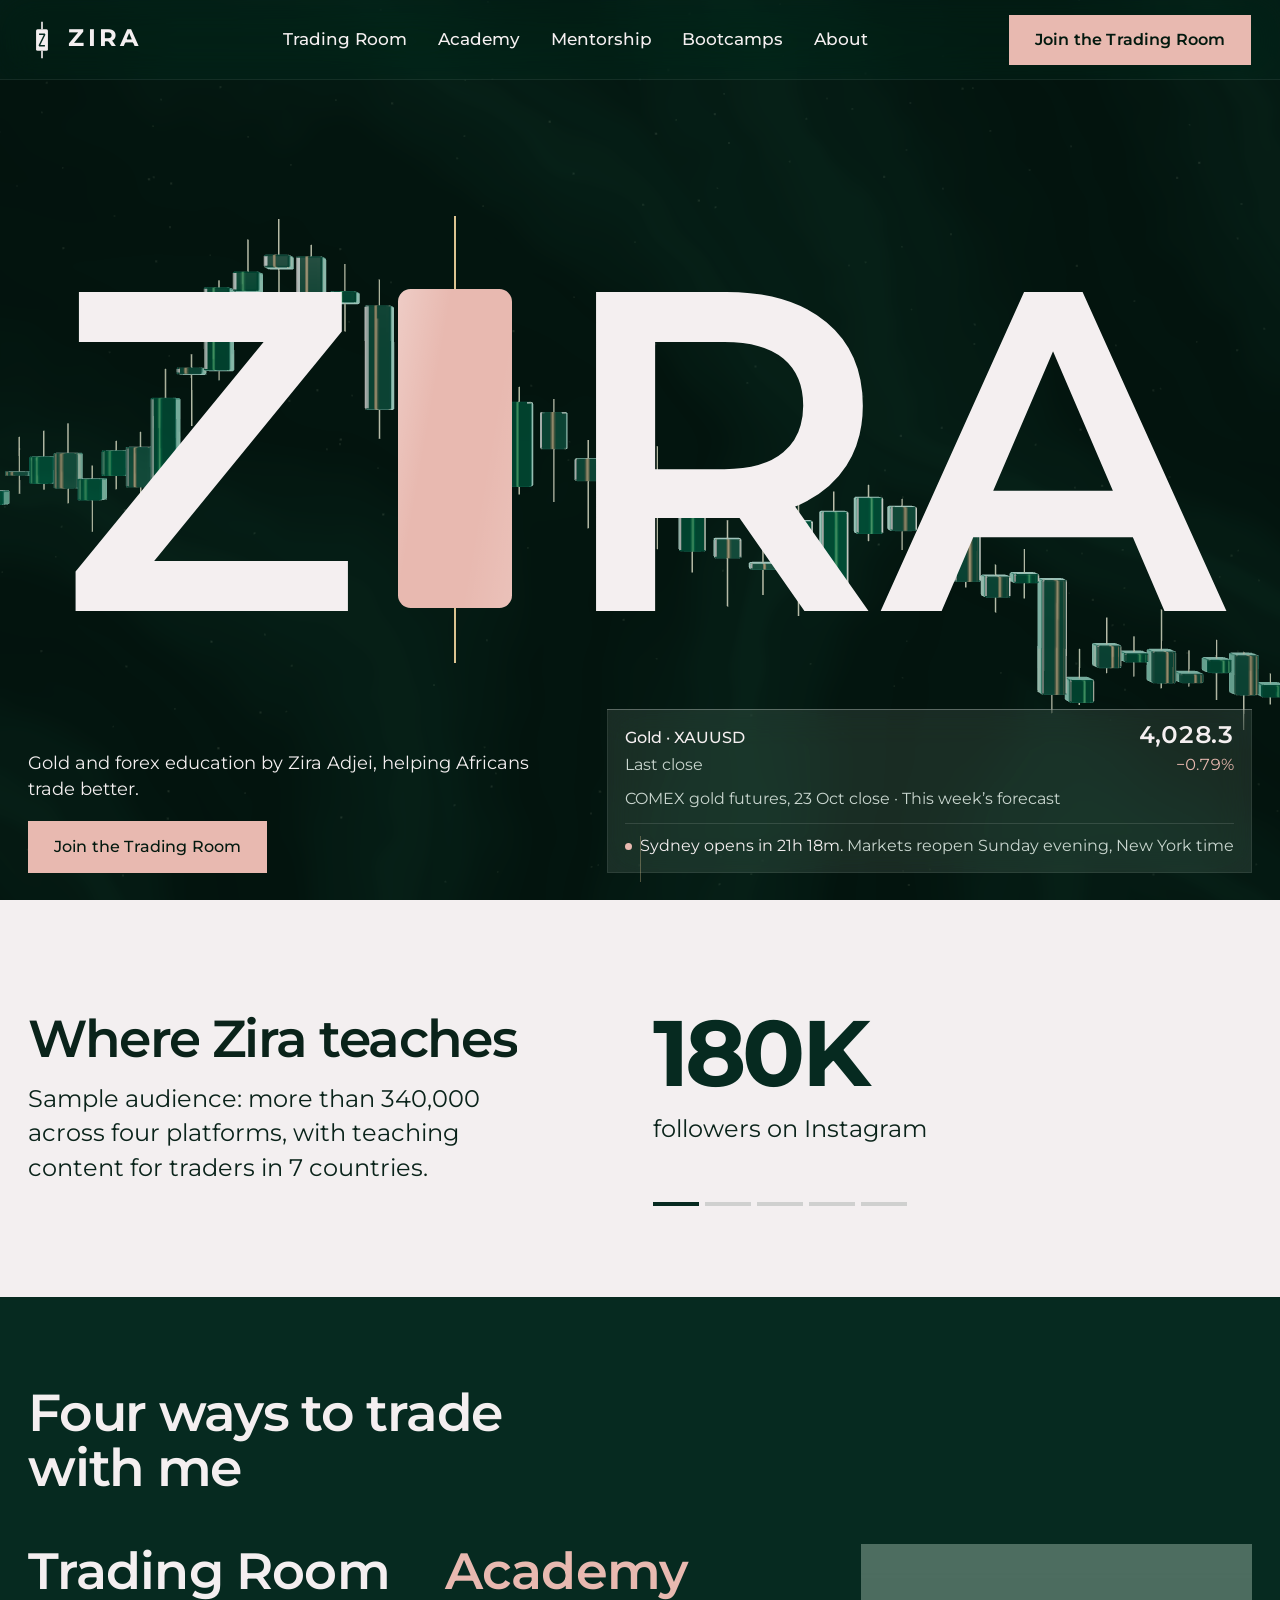
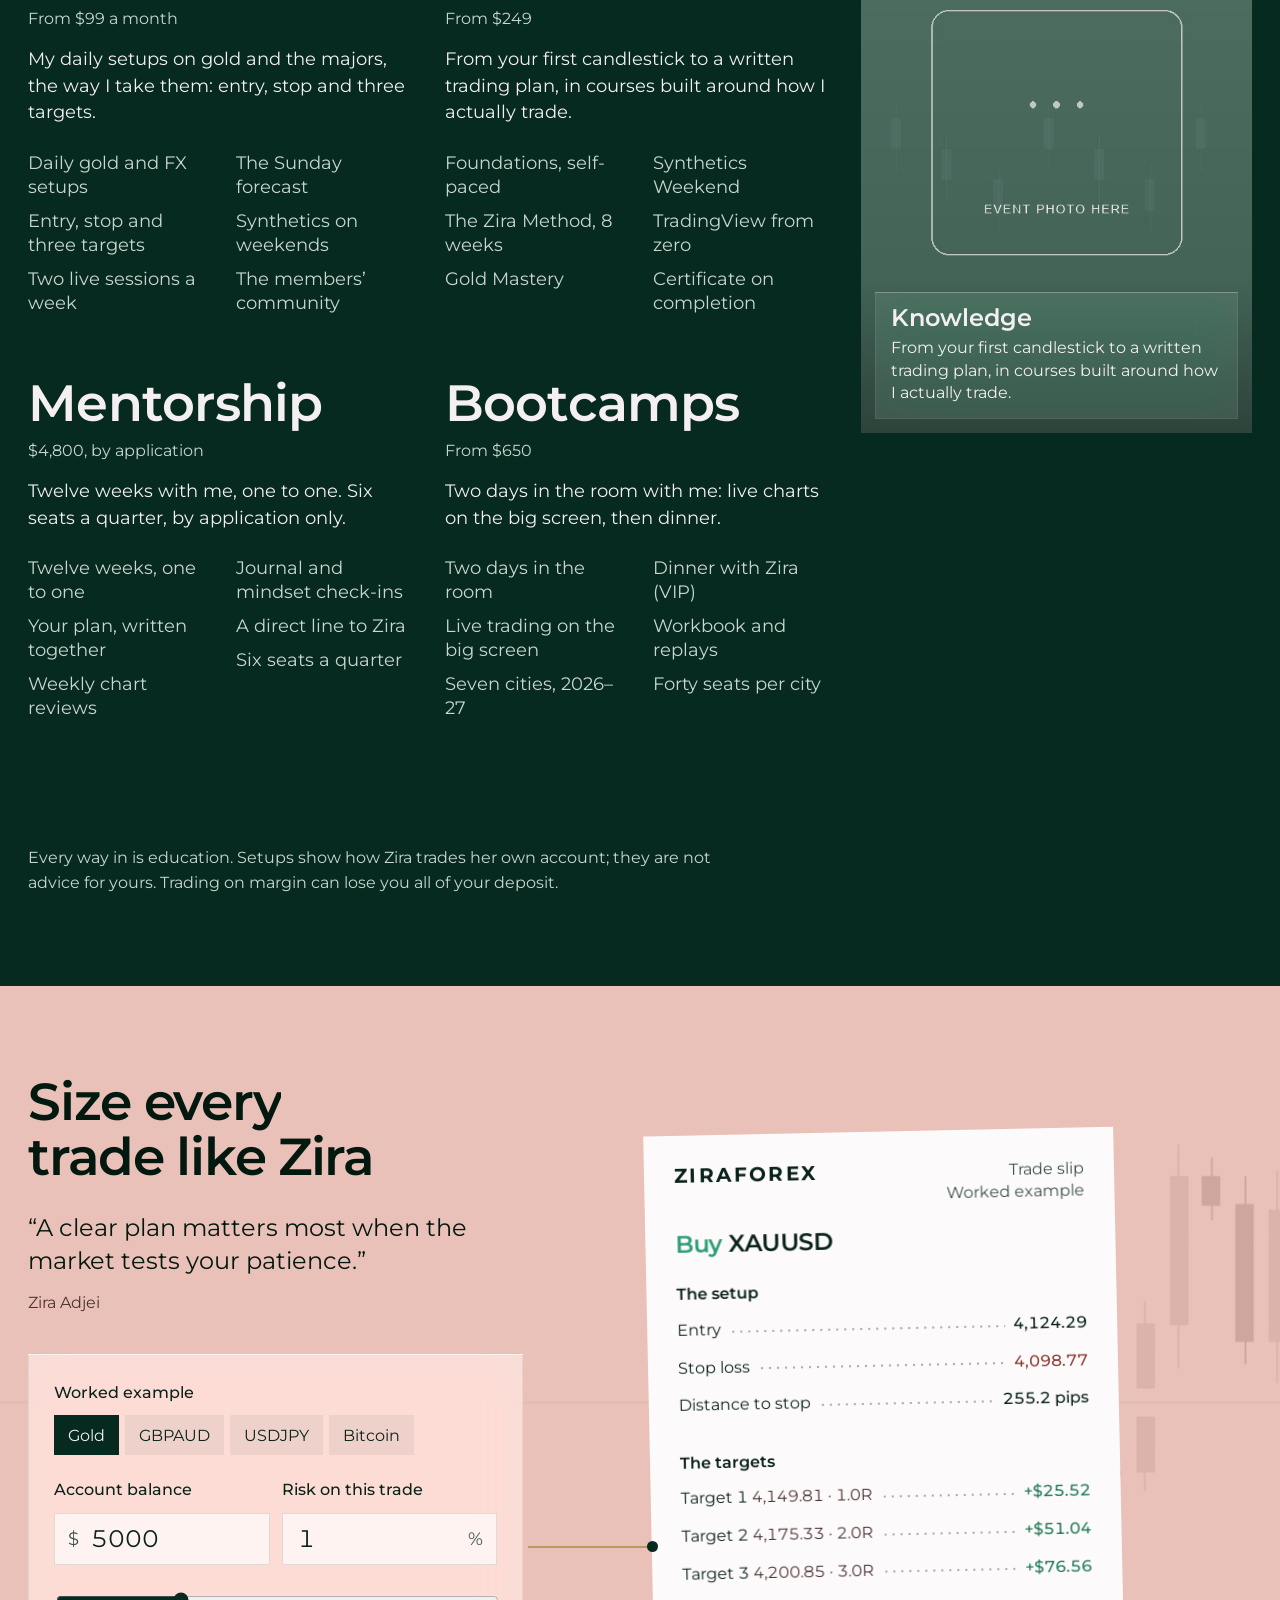
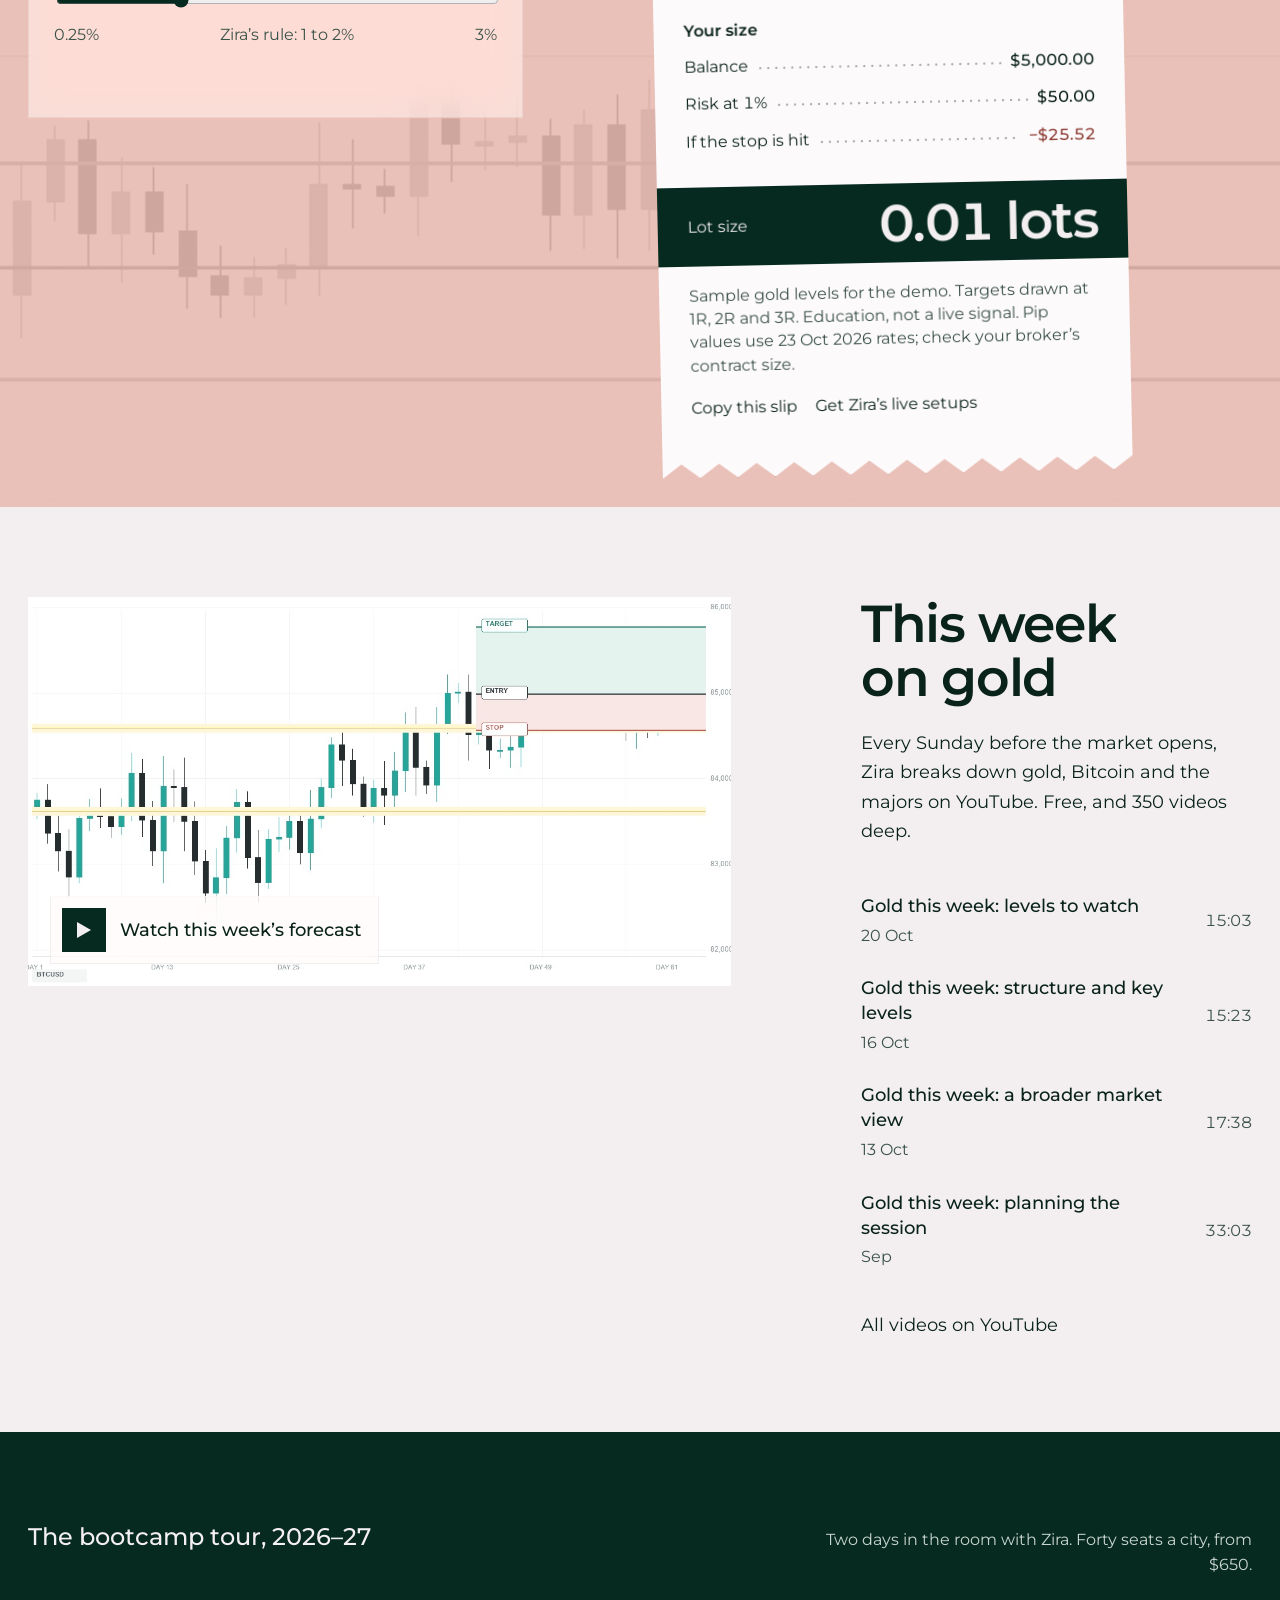
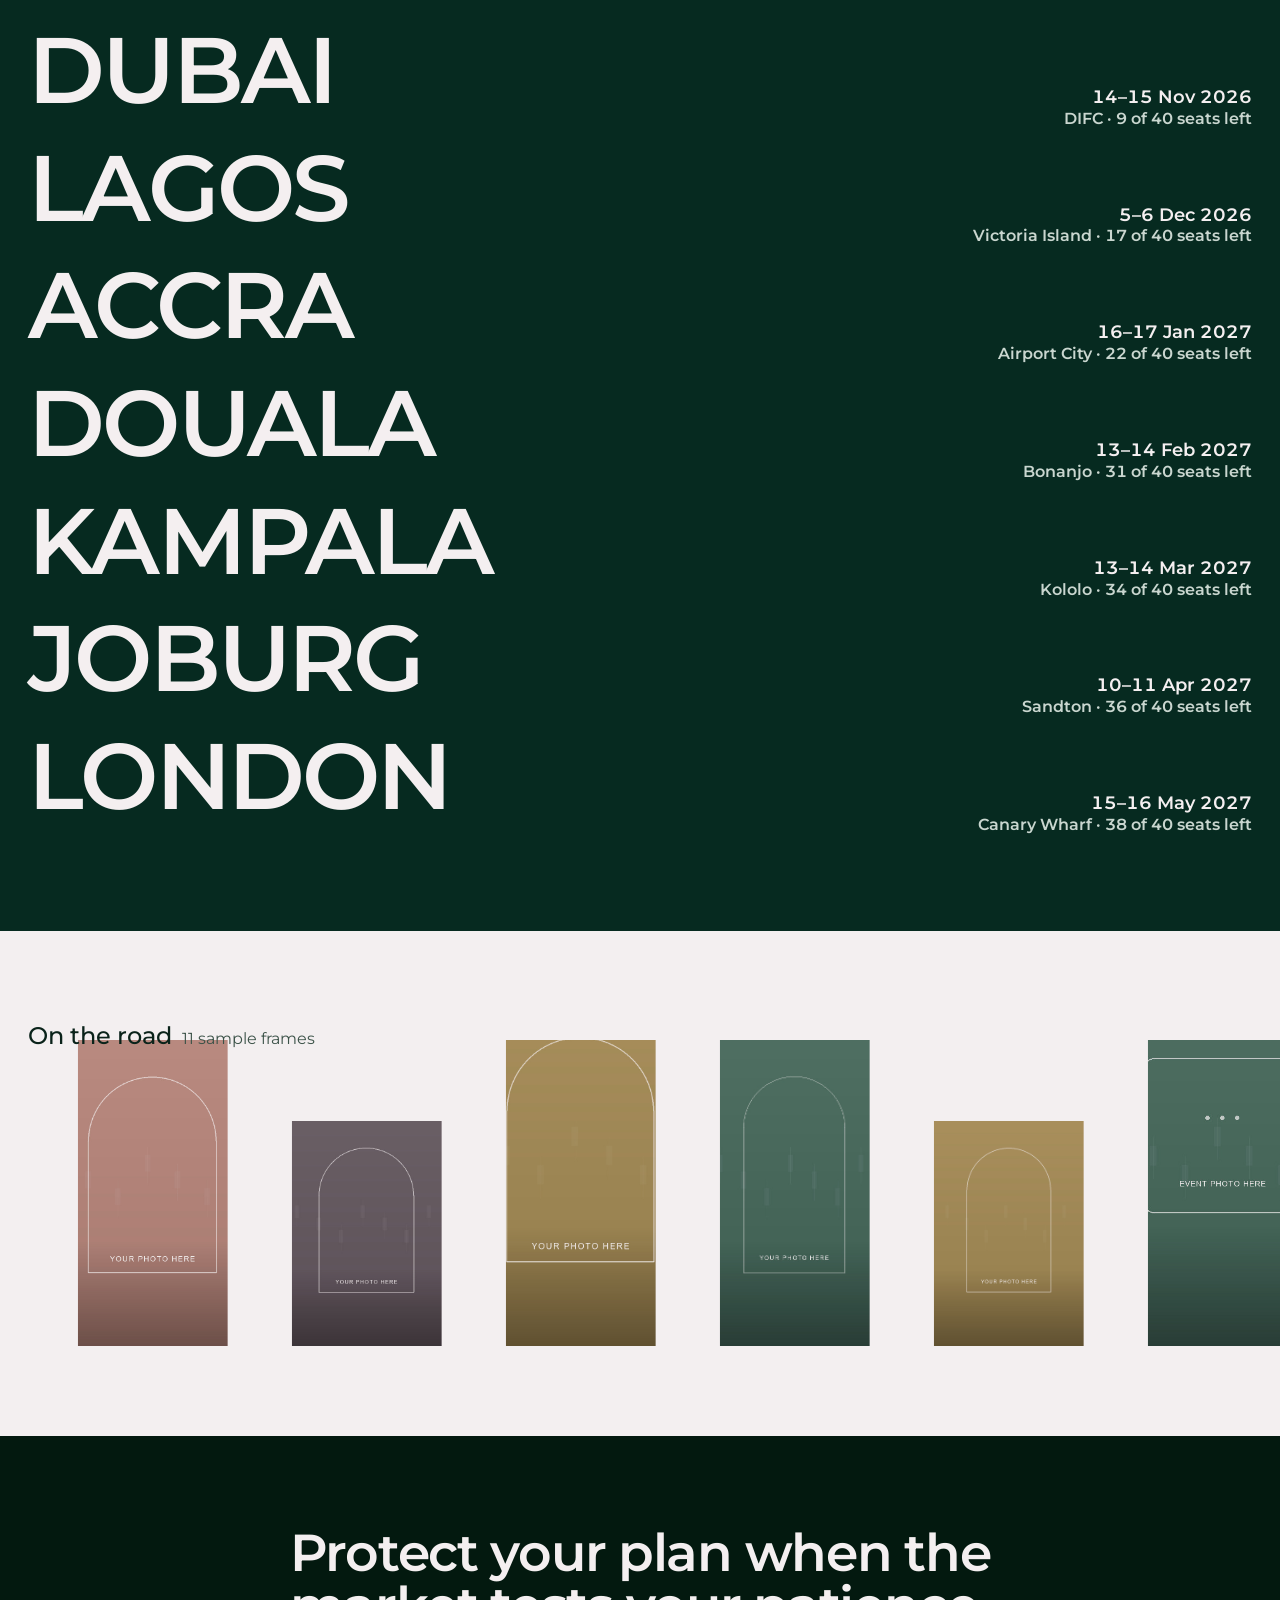
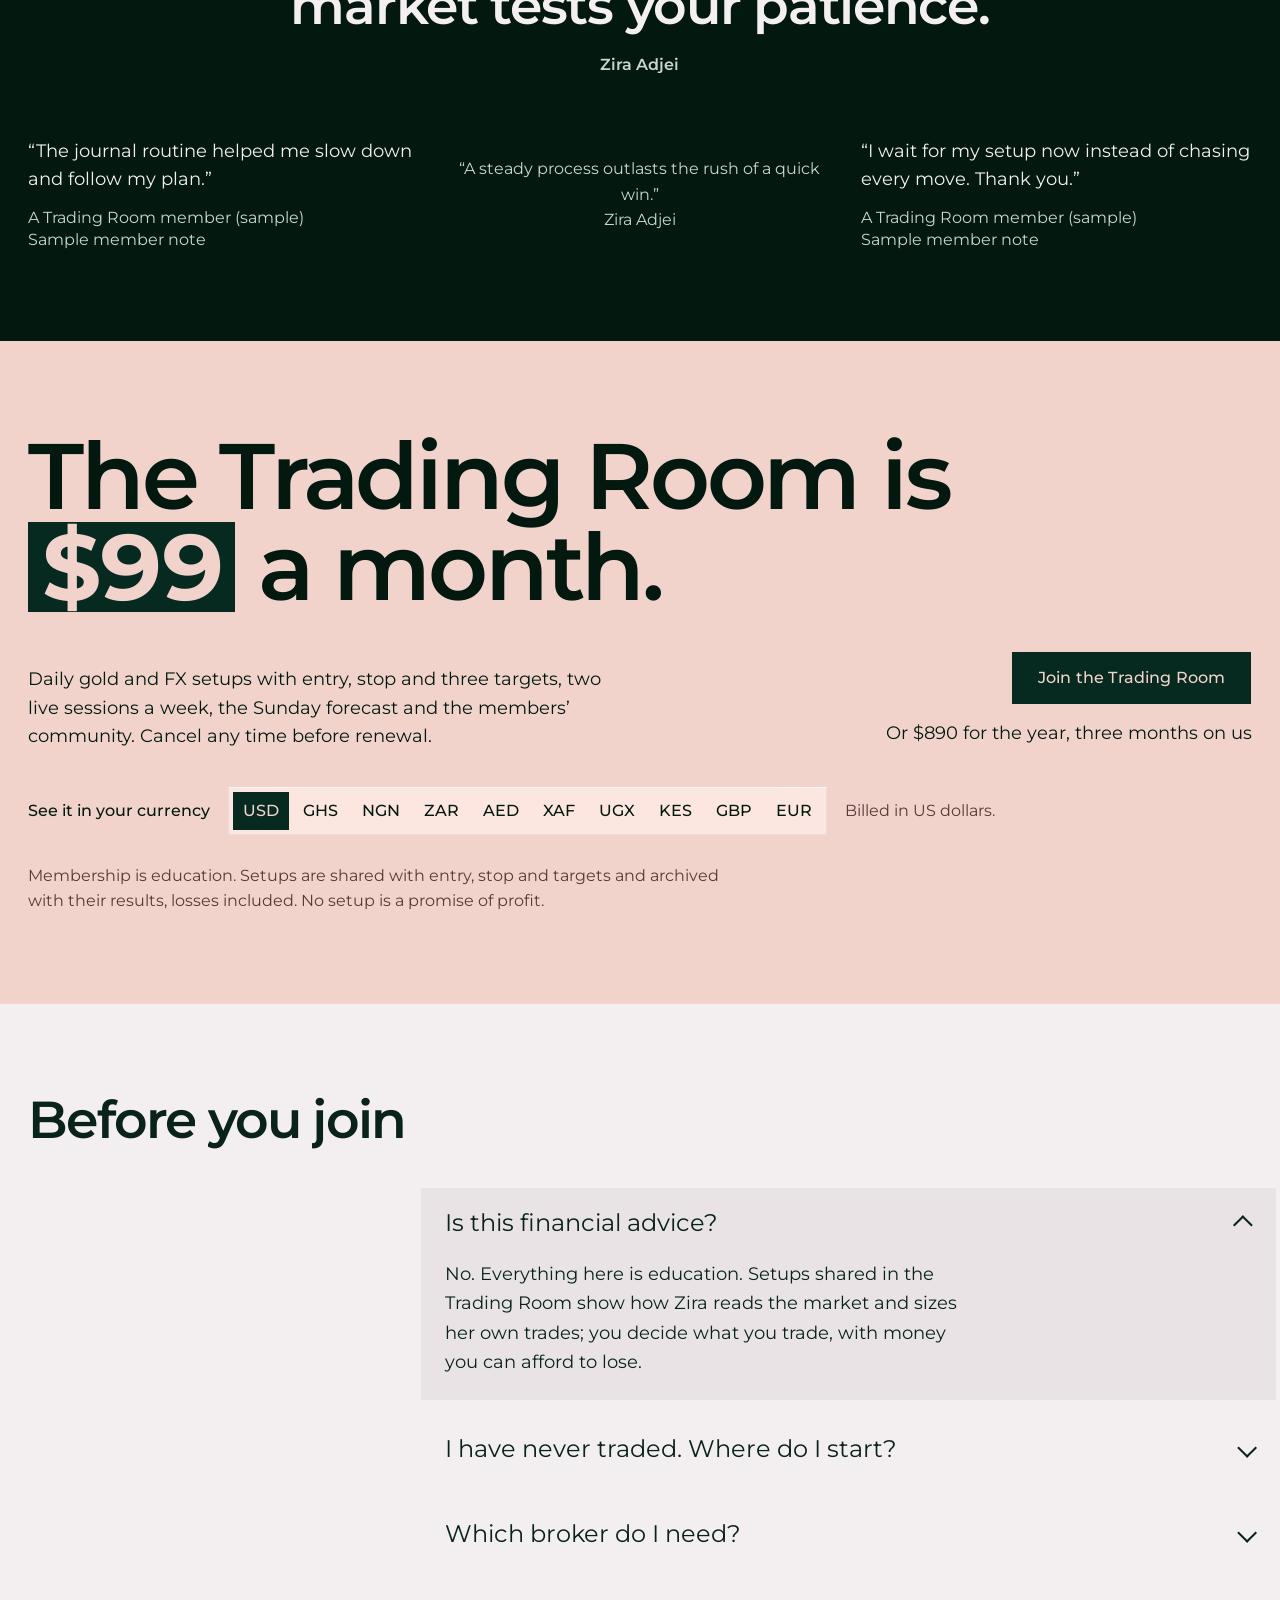
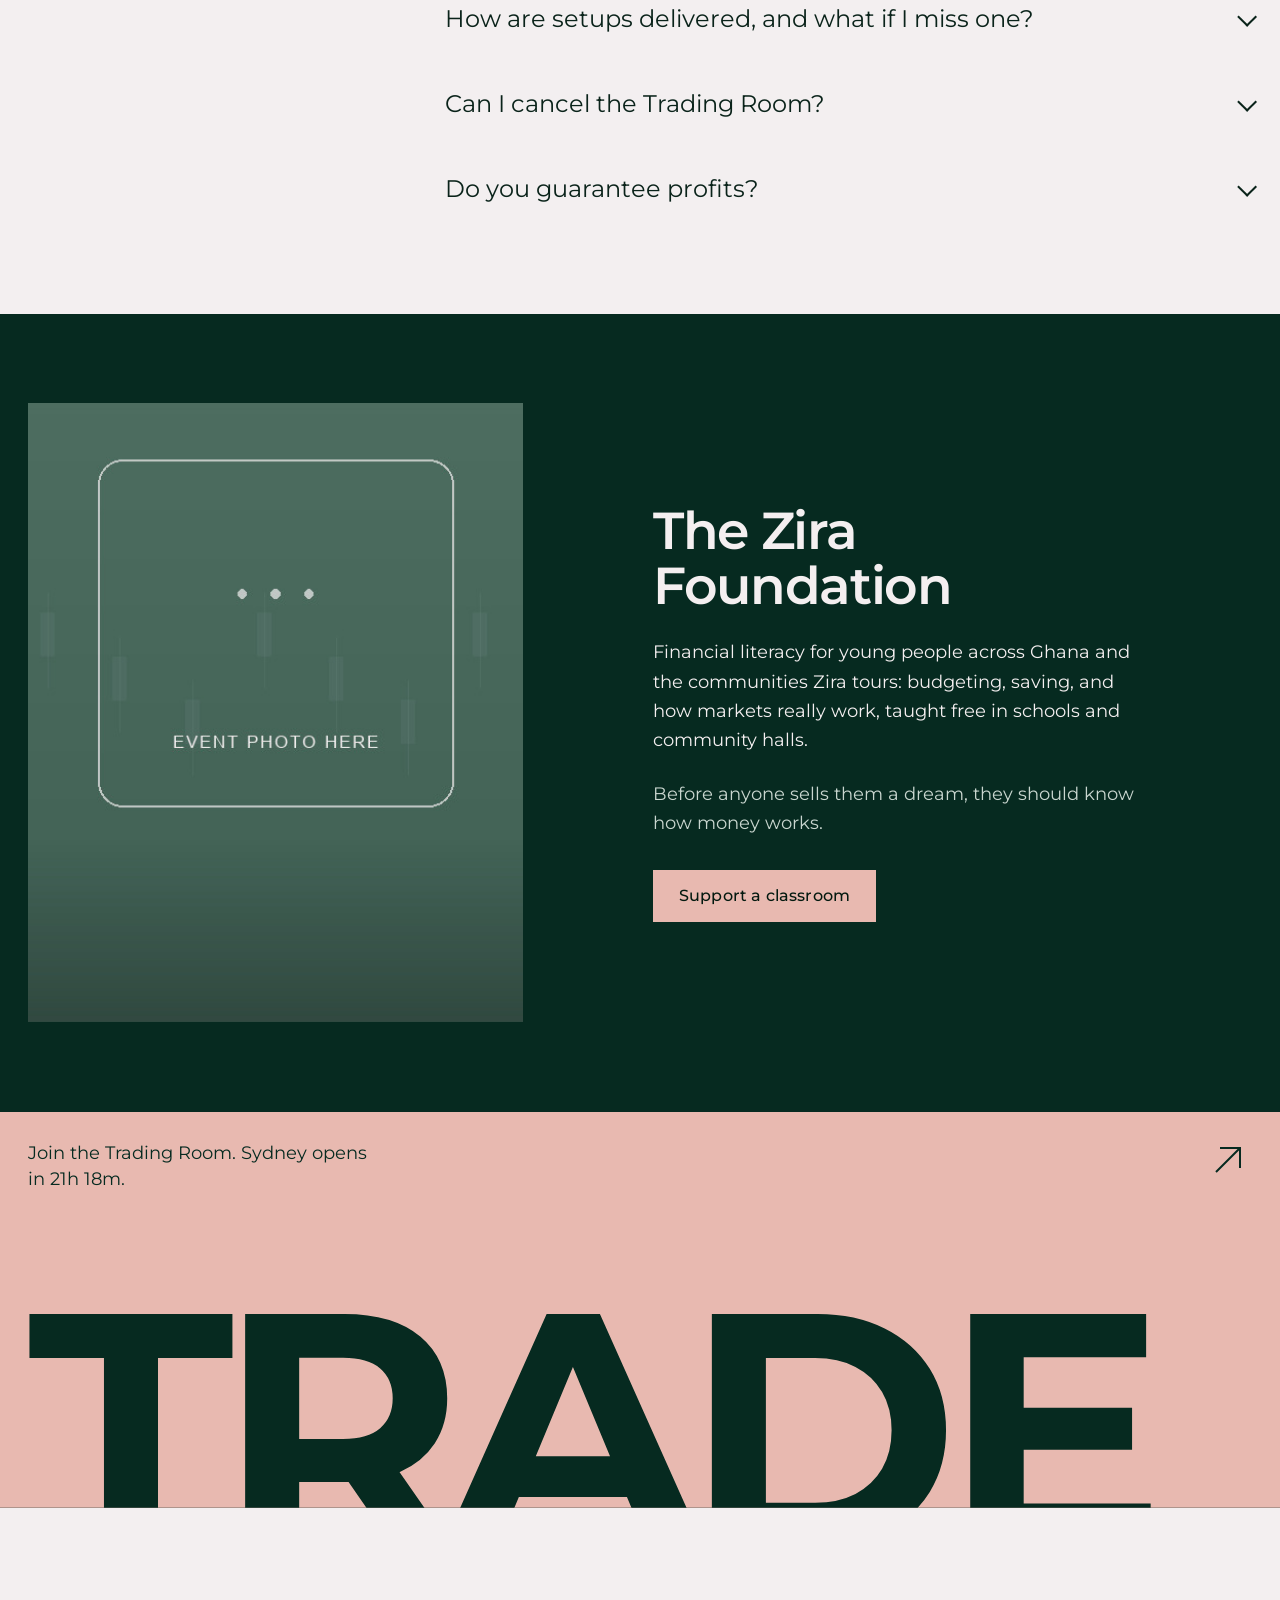
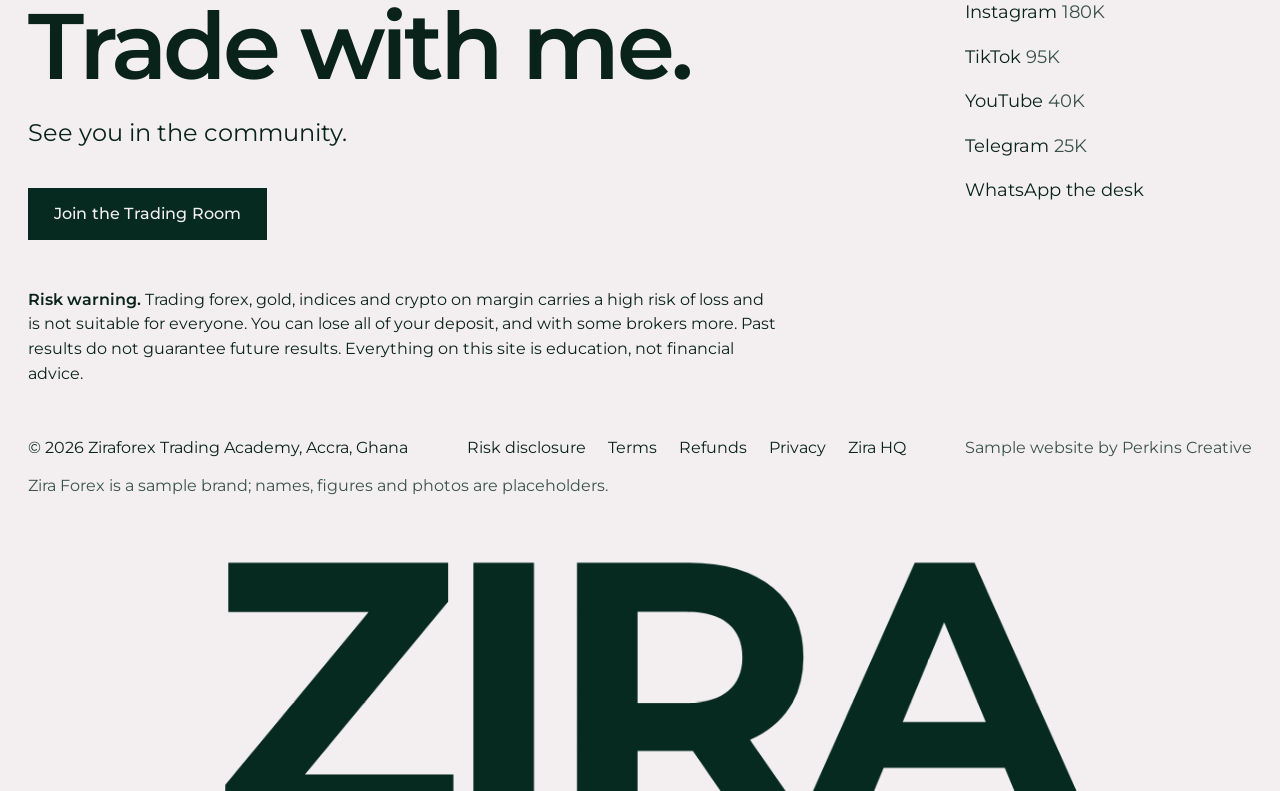
==== index.html @ 64732a95 "Zira Forex sample: website, student area and Zira HQ management system A general sample for forex tr" ====
<!doctype html>
<html lang="en">
<head>
<meta charset="utf-8">
<meta name="viewport" content="width=device-width, initial-scale=1, viewport-fit=cover">
<title>Zira Forex | Gold and forex education</title>
<meta name="description" content="Gold and forex education by Zira Adjei, helping Africans trade better.">
<meta name="theme-color" content="#062a20">
<meta name="robots" content="noindex, nofollow">
<link rel="icon" href="assets/icons/favicon.svg" type="image/svg+xml">

<link rel="stylesheet" href="assets/css/style.css">
<script>
  /* first visit in this tab: hold the hero for the intro (no flash of the finished frame) */
  (function () { try { var q = location.search; if (/pose/.test(q) || matchMedia('(prefers-reduced-motion: reduce)').matches) return; if (!sessionStorage.getItem('zf.intro')) document.documentElement.classList.add('is-intro'); } catch (e) {} })();
</script>
</head>
<body data-page="home">

<main id="main">

  <!-- HERO: the name as a monument. The I is a candle, and Zira stands in it. -->
  <section class="hero" data-tone="malachite" id="top">
    <canvas class="hero__gl" aria-hidden="true"></canvas>
    <div class="hero__fallback" aria-hidden="true"></div>
    <div class="hero__inner">
      <div class="hero__stage">
        <h1 class="monument" data-monument><span class="l l--k" aria-hidden="true">Z</span><span class="i-slot" data-slot><span class="sr-only">I</span><span class="i-slot__wick i-slot__wick--top" data-wick-top></span><span class="i-slot__body" data-body></span><span class="i-slot__wick i-slot__wick--bot" data-wick-bot></span><img class="i-slot__figure" data-cutout alt="" width="502" height="1105"></span><span class="l l--r" aria-hidden="true">R</span><span class="l l--a" aria-hidden="true">A</span></h1>
      </div>
      <div class="hero__bottom">
        <div class="hero__intro" data-hero-part>
          <p>Gold and forex education by Zira Adjei, helping Africans trade better.</p>
          <a class="btn" data-magnetic href="trading-room.html#join" style="--b-bg:var(--rose);--b-fg:var(--deep)">Join the Trading Room</a>
        </div>
        <a class="ticker glass pe" href="#forecast" data-hero-part data-ui aria-label="Gold price and this week's forecast">
          <span class="ticker__pair">Gold &middot; XAUUSD</span><span class="ticker__px num" data-tk-px>&nbsp;</span>
          <span class="t-soft">Last close</span><span class="ticker__chg num" data-tk-chg>&nbsp;</span>
          <span class="ticker__src" data-tk-src>&nbsp;</span>
          <span class="ticker__sess" aria-live="polite"><span data-session-a>&nbsp;</span> <span class="t-soft" data-session-b></span></span>
        </a>
      </div>
    </div>
    <div class="hero__photo"><img src="assets/img/full/portrait-20.jpg" alt="Your photo" width="1086" height="1448" loading="lazy"></div>
    <span class="hero__scroll" aria-hidden="true"></span>
  </section>

  <!-- REACH: one band that cycles through where she teaches and who follows -->
  <section class="reach" data-tone="pearl" id="reach">
    <div class="wrap reach__in">
      <div class="reach__copy">
        <h2 class="t-head" data-split>Where Zira teaches</h2>
        <p data-reveal>Sample audience: more than 340,000 across four platforms, with teaching content for traders in 7 countries.</p>
      </div>
      <div class="reach__show" data-reach aria-roledescription="carousel" aria-label="Zira's reach">
        <a class="reach__slide is-on" href="#" target="_blank" rel="noopener"><span class="reach__n">180K</span><span class="reach__l">followers on Instagram</span></a>
        <a class="reach__slide" href="#" target="_blank" rel="noopener"><span class="reach__n">95K</span><span class="reach__l">followers on TikTok</span></a>
        <a class="reach__slide" href="#" target="_blank" rel="noopener"><span class="reach__n">40K</span><span class="reach__l">subscribers on YouTube</span></a>
        <a class="reach__slide" href="#" target="_blank" rel="noopener"><span class="reach__n">25K</span><span class="reach__l">on the free Telegram</span></a>
        <a class="reach__slide" href="bootcamps.html"><span class="reach__n">7</span><span class="reach__l">countries taught in: Ghana, Nigeria, Cameroon, Uganda, South Africa, the Emirates and Europe</span></a>
        <div class="reach__dots" data-reach-dots role="tablist" aria-label="Choose a slide"></div>
      </div>
    </div>
  </section>

  <!-- OFFERS: four columns of names; the picture spot answers -->
  <section class="section offers" data-tone="malachite" id="offers">
    <div class="wrap">
      <h2 data-split>Four ways to trade with me</h2>
      <div class="offers__grid" data-offers></div>
      <p class="offers__risk">Every way in is education. Setups show how Zira trades her own account; they are not advice for yours. Trading on margin can lose you all of your deposit.</p>
    </div>
  </section>

  <!-- THE SLIP: the one live thing -->
  <section class="section slip-sec" data-tone="rose" id="size">
    <div class="slip-sec__bg" aria-hidden="true"><img src="assets/img/full/chart-3.jpg" alt="" width="1280" height="692" loading="lazy"></div>
    <div class="wrap grid">
      <div class="slip-sec__copy">
        <h2 data-split>Size every trade like Zira</h2>
        <blockquote data-reveal>&ldquo;A clear plan matters most when the market tests your patience.&rdquo;<cite>Zira Adjei</cite></blockquote>
        <form class="console glass glass--light" data-slip-form data-reveal onsubmit="return false">
          <div><span class="lbl" id="lbl-pair">Worked example</span><div class="seg" role="group" aria-labelledby="lbl-pair" data-pairs></div></div>
          <div class="two">
            <div><label for="bal">Account balance</label><div class="field"><span>$</span><input id="bal" inputmode="decimal" value="5000" data-bal aria-describedby="bal-hint"></div></div>
            <div><label for="risk">Risk on this trade</label><div class="field"><input id="riskn" inputmode="decimal" value="1" data-risk-n aria-label="Risk percent"><span>%</span></div></div>
          </div>
          <div><input class="range" id="risk" type="range" min="0.25" max="3" step="0.25" value="1" data-risk aria-label="Risk percent slider"><div class="range-row"><span>0.25%</span><span>Zira&rsquo;s rule: 1 to 2%</span><span>3%</span></div></div>
          <p class="console__warn" data-warn aria-live="polite" id="bal-hint"></p>
        </form>
      </div>
      <div class="slip-wrap" data-reveal>
        <div class="slip" data-tilt="4" data-slip data-ui aria-live="polite"></div>
      </div>
    </div>
  </section>

  <!-- FORECAST: her real charts and uploads -->
  <section class="section forecast" data-tone="pearl" id="forecast">
    <div class="wrap grid">
      <div class="forecast__left">
        <a class="forecast__media" href="#/videos" target="_blank" rel="noopener" data-reveal>
          <div class="forecast__chart"><img src="assets/img/full/chart-1.jpg" alt="Zira's marked-up Bitcoin chart from her weekly forecast" width="1280" height="708" loading="lazy"></div>
          <span class="play glass glass--light"><span class="play__btn"><svg width="14" height="16" viewBox="0 0 14 16" aria-hidden="true"><path d="M0 0l14 8-14 8z" fill="currentColor"/></svg></span>Watch this week&rsquo;s forecast</span>
        </a>
      </div>
      <div class="forecast__copy">
        <h2 data-split>This week on gold</h2>
        <p data-reveal>Every Sunday before the market opens, Zira breaks down gold, Bitcoin and the majors on YouTube. Free, and 350 videos deep.</p>
        <ul class="vids" data-vids data-stagger></ul>
        <a class="link forecast__more" href="#" target="_blank" rel="noopener">All videos on YouTube</a>
      </div>
    </div>
  </section>

  <!-- TOUR: one city per poster line -->
  <section class="tour" data-tone="malachite" id="tour">
    <div class="wrap">
      <div class="tour__head"><h2 data-reveal>The bootcamp tour, 2026&ndash;27</h2><p data-reveal>Two days in the room with Zira. Forty seats a city, from <span data-usd="650">$650</span>.</p></div>
      <ol class="poster" data-poster></ol>
      <p class="tour__note">Two days in the room with Zira. Forty seats a city, from <span data-usd="650">$650</span>.</p>
    </div>
  </section>

  <!-- ON THE ROAD -->
  <section class="road" data-tone="pearl" id="road">
    <div class="road__title"><h2>On the road</h2><span data-road-count></span></div>
    <div class="road__strip" data-road tabindex="0" aria-label="Photographs of Zira on the road. Scroll sideways."></div>
  </section>

  <!-- VOICES -->
  <section class="voices" data-tone="deep" id="voices">
    <figure class="voices__lead" data-reveal><h2>Protect your plan when the market tests your patience.</h2><figcaption>Zira Adjei</figcaption></figure>
    <div class="voices__corners" data-voices></div>
  </section>

  <!-- PRICE: one plan as a sentence -->
  <section class="section price" data-tone="blush" id="price">
    <div class="wrap">
      <h2 class="price__h" data-reveal>The Trading Room is <span class="price__fig" data-usd="99">$99</span> a month.</h2>
      <div class="price__row">
        <p class="price__inc" data-reveal>Daily gold and FX setups with entry, stop and three targets, two live sessions a week, the Sunday forecast and the members&rsquo; community. Cancel any time before renewal.</p>
        <div class="price__act" data-reveal><a class="btn" data-magnetic href="trading-room.html#join">Join the Trading Room</a><a class="link" href="trading-room.html#plans">Or <span data-usd="890">$890</span> for the year, three months on us</a></div>
        <div class="price__ccy"><span class="lbl">See it in your currency</span><div class="ccy glass glass--light" role="group" aria-label="Currency"></div><span class="t-small t-soft" data-ccy-note></span></div>
        <p class="price__fine">Membership is education. Setups are shared with entry, stop and targets and archived with their results, losses included. No setup is a promise of profit.</p>
      </div>
    </div>
  </section>

  <!-- FAQ -->
  <section class="section faq" data-tone="pearl" id="faq">
    <div class="wrap">
      <h2 data-split>Before you join</h2>
      <div class="faq__list"><div data-faq></div></div>
    </div>
  </section>

  <!-- FOUNDATION -->
  <section class="section found" data-tone="malachite" id="foundation">
    <div class="wrap grid">
      <figure class="found__pic" data-reveal><img src="assets/img/full/event-1.jpg" alt="Bootcamp photo" width="540" height="768" loading="lazy"></figure>
      <div class="found__copy">
        <h2 data-split>The Zira Foundation</h2>
        <p data-reveal>Financial literacy for young people across Ghana and the communities Zira tours: budgeting, saving, and how markets really work, taught free in schools and community halls.</p>
        <p data-reveal class="t-soft">Before anyone sells them a dream, they should know how money works.</p>
        <a class="btn" data-magnetic href="about.html#foundation" style="--b-bg:var(--rose);--b-fg:var(--deep)" data-reveal>Support a classroom</a>
      </div>
    </div>
  </section>

  <!-- CTA: one word -->
  <a class="cta" href="trading-room.html#join" data-tone="rose" aria-label="Join the Trading Room">
    <span class="cta__line"><span>Join the Trading Room.</span> <span data-cta-session></span></span>
    <span class="cta__arrow">
      <svg viewBox="0 0 48 48" fill="none" aria-hidden="true"><path d="M12 36L36 12M16 12h20v20" stroke="currentColor" stroke-width="2"/></svg>
    </span>
    <span class="cta__word" aria-hidden="true">TRADE</span>
  </a>

  <div data-footer></div>
</main>

<script src="assets/vendor/gsap.min.js"></script>
<script src="assets/vendor/ScrollTrigger.min.js"></script>
<script src="assets/vendor/lenis.min.js"></script>
<script src="assets/vendor/three.min.js"></script>
<script src="assets/js/data.js"></script>
<script src="assets/js/site.js"></script>
<script src="assets/js/hero3d.js"></script>
<script src="assets/js/slip.js"></script>
<script src="assets/js/desk.js"></script>
<script src="assets/js/home.js"></script>
</body>
</html>
---- assets/css/style.css ----
/* =========================================================================
   Zira Forex: design system
   Malachite and rose quartz, set in Montserrat.
   Signature motif: the candle. The I in ZIRA is a candle body with a wick.
   ========================================================================= */

@font-face { font-family: "Montserrat"; src: url("../fonts/montserrat-var.woff2") format("woff2"); font-weight: 100 900; font-style: normal; font-display: swap; }

:root {
  /* colour: malachite, rose quartz, pearl; champagne only for wicks and light */
  --malachite: #062a20;
  --malachite-2: #0a3528;
  --malachite-3: #104332;
  --deep: #03190f;
  --emerald: #2f9e74;
  --rose: #e8b9b0;
  --rose-2: #f1d3cc;
  --rose-ink: #8e3e36;
  --pearl: #f3eff0;
  --pearl-2: #e9e3e5;
  --paper: #fdfafb;
  --ink: #0a231a;
  --ink-soft: #3b5248;
  --on-dark: #f4eff0;
  --on-dark-soft: #c9d6cf;
  --champagne: #dcc391;
  --champagne-2: #b9995f;

  /* roles, switched per section by data-tone */
  --bg: var(--pearl);
  --fg: var(--ink);
  --fg-soft: var(--ink-soft);
  --accent: var(--malachite);
  --accent-ink: var(--pearl);

  /* type */
  --display: "Montserrat", "Helvetica Neue", Arial, sans-serif;
  --text: "Montserrat", "Helvetica Neue", Arial, sans-serif;
  --step-small: 1rem;
  --step-body: clamp(1.0625rem, 1rem + 0.2vw, 1.15rem);
  --step-lead: clamp(1.25rem, 1.08rem + 0.5vw, 1.55rem);
  --step-head: clamp(2rem, 1.3rem + 2.4vw, 3.5rem);
  --step-poster: clamp(2.75rem, 1rem + 6vw, 7rem);

  /* space */
  --m: clamp(20px, 2.2vw, 32px);           /* the one page margin */
  --gap: clamp(20px, 2vw, 32px);
  --section: clamp(64px, 7vw, 120px);
  --nav-h: 80px;

  /* motion */
  --ease-out: cubic-bezier(.16, 1, .3, 1);
  --ease-io: cubic-bezier(.76, 0, .24, 1);
  --ease-soft: cubic-bezier(.22, .61, .36, 1);
}

/* ---------- reset ---------- */
*, *::before, *::after { box-sizing: border-box; }
html { -webkit-text-size-adjust: 100%; text-size-adjust: 100%; scroll-behavior: auto; }
html.lenis, html.lenis body { height: auto; }
.lenis.lenis-smooth { scroll-behavior: auto !important; }
body { margin: 0; background: var(--malachite); color: var(--fg); font-family: var(--text); font-size: var(--step-body); line-height: 1.6; font-weight: 400; letter-spacing: 0; -webkit-font-smoothing: antialiased; -moz-osx-font-smoothing: grayscale; text-rendering: optimizeLegibility; overflow-x: hidden; }
img, svg, video, canvas { display: block; max-width: 100%; }
img { height: auto; }
a { color: inherit; text-decoration: none; }
button, input, select, textarea { font: inherit; color: inherit; }
button { cursor: pointer; background: none; border: 0; padding: 0; }
h1, h2, h3, h4, p, blockquote, figure, ul, ol, dl, dd { margin: 0; padding: 0; }
figure { overflow: hidden; }
ul, ol { list-style: none; }
[hidden] { display: none !important; }
::selection { background: var(--rose); color: var(--malachite); }
:focus-visible { outline: 2px solid var(--champagne); outline-offset: 3px; }
.sr-only { position: absolute !important; width: 1px; height: 1px; padding: 0; margin: -1px; overflow: hidden; clip: rect(0 0 0 0); white-space: nowrap; border: 0; }
.skip { position: fixed; left: var(--m); top: -60px; z-index: 300; background: var(--pearl); color: var(--ink); padding: 12px 16px; transition: top .2s; }
.skip:focus { top: 12px; }

/* ---------- tones: each section sets its own field ---------- */
[data-tone="pearl"]   { --bg: var(--pearl);     --fg: var(--ink);     --fg-soft: var(--ink-soft);    --accent: var(--malachite); --accent-ink: var(--pearl); }
[data-tone="paper"]   { --bg: var(--pearl-2);   --fg: var(--ink);     --fg-soft: var(--ink-soft);    --accent: var(--malachite); --accent-ink: var(--pearl); }
[data-tone="rose"]    { --bg: var(--rose);      --fg: var(--deep);    --fg-soft: #4a3330;            --accent: var(--malachite); --accent-ink: var(--rose-2); }
[data-tone="blush"]   { --bg: var(--rose-2);    --fg: var(--deep);    --fg-soft: #573a36;            --accent: var(--malachite); --accent-ink: var(--rose-2); }
[data-tone="malachite"] { --bg: var(--malachite); --fg: var(--on-dark); --fg-soft: var(--on-dark-soft); --accent: var(--rose); --accent-ink: var(--malachite); }
[data-tone="deep"]    { --bg: var(--deep);      --fg: var(--on-dark); --fg-soft: var(--on-dark-soft); --accent: var(--rose); --accent-ink: var(--deep); }
[data-tone] { background-color: var(--bg); color: var(--fg); }

/* ---------- layout ---------- */
.wrap { padding-left: var(--m); padding-right: var(--m); }
.grid { display: grid; grid-template-columns: repeat(12, minmax(0, 1fr)); column-gap: var(--gap); }
.section { position: relative; padding-top: var(--section); padding-bottom: var(--section); }

/* ---------- type ---------- */
.t-display, h1, h2, h3 { font-family: var(--display); font-weight: 600; letter-spacing: -0.025em; line-height: 1.06; }
.t-head { font-size: var(--step-head); letter-spacing: -0.03em; line-height: 1.05; text-wrap: balance; }
.t-lead { font-size: var(--step-lead); line-height: 1.38; letter-spacing: -0.005em; }
.t-body { font-size: var(--step-body); }
.t-small { font-size: var(--step-small); line-height: 1.45; }
.t-soft { color: var(--fg-soft); }
.num { font-variant-numeric: tabular-nums lining-nums; font-feature-settings: "tnum" 1, "lnum" 1; }
.measure { max-width: 40ch; }
p + p { margin-top: 1em; }

/* ---------- buttons ---------- */
.btn { --b-bg: var(--accent); --b-fg: var(--accent-ink); position: relative; display: inline-flex; align-items: center; justify-content: center; gap: 12px; min-height: 52px; padding: 0 26px; background: var(--b-bg); color: var(--b-fg); font-family: var(--text); font-size: var(--step-small); font-weight: 500; letter-spacing: 0.01em; line-height: 1; white-space: nowrap; isolation: isolate; overflow: hidden; transition: color .45s var(--ease-out), transform .45s var(--ease-out); will-change: transform; }
.btn::before { content: ""; position: absolute; inset: 0; z-index: -1; background: var(--champagne); transform: scaleY(0); transform-origin: 50% 100%; transition: transform .55s var(--ease-out); }
.btn:hover::before, .btn:focus-visible::before { transform: scaleY(1); }
.btn:hover, .btn:focus-visible { color: var(--deep); }
.btn:active { transform: scale(.98); }
.btn .wick { width: 1px; height: 18px; background: currentColor; opacity: .6; }
.btn--ghost { --b-bg: transparent; --b-fg: var(--fg); box-shadow: inset 0 0 0 1.5px currentColor; } /* taste-skill-ignore: glass, form fields, floating paper or photo scrim, by design */
.btn--ghost::before { background: var(--fg); }
.btn--ghost:hover, .btn--ghost:focus-visible { color: var(--bg); }
.btn--full { width: 100%; }
.link { position: relative; display: inline-block; padding-bottom: 3px; }
.link::after { content: ""; position: absolute; left: 0; right: 0; bottom: 0; height: 1.5px; background: currentColor; transform: scaleX(0); transform-origin: 0 50%; transition: transform .5s var(--ease-out); }
.link:hover::after, .link:focus-visible::after, .link--on::after, .link[aria-current="page"]::after { transform: scaleX(1); }

/* ---------- glass: a material, used on the nav, the slip console, chips and the desk ---------- */
.glass { position: relative; background: rgba(246, 239, 233, 0.10); -webkit-backdrop-filter: blur(18px) saturate(150%); backdrop-filter: blur(18px) saturate(150%); box-shadow: inset 0 1px 0 rgba(255,255,255,.22), inset 0 0 0 1px rgba(255,255,255,.08); isolation: isolate; } /* taste-skill-ignore: glass, form fields, floating paper or photo scrim, by design */
.glass--light { background: rgba(255, 250, 247, 0.52); box-shadow: inset 0 1px 0 rgba(255,255,255,.7), inset 0 0 0 1px rgba(10,35,26,.06); } /* taste-skill-ignore: glass, form fields, floating paper or photo scrim, by design */
.glass::after { content: ""; position: absolute; inset: 0; pointer-events: none; z-index: 2; background: radial-gradient(240px circle at var(--mx, 50%) var(--my, -40%), rgba(255,255,255,.22), transparent 60%); opacity: 0; transition: opacity .5s var(--ease-soft); mix-blend-mode: soft-light; } /* taste-skill-ignore: glass, form fields, floating paper or photo scrim, by design */
.glass:hover::after, .glass.is-lit::after { opacity: 1; }

/* =========================================================================
   NAV: one steady frosted bar. It never hides on scroll.
   ========================================================================= */
.nav { position: fixed; inset: 0 0 auto 0; z-index: 90; height: var(--nav-h); display: flex; align-items: center; gap: 28px; padding: 0 var(--m); color: var(--on-dark); background: rgba(6, 42, 32, 0.34); -webkit-backdrop-filter: blur(20px) saturate(160%); backdrop-filter: blur(20px) saturate(160%); box-shadow: inset 0 -1px 0 rgba(255,255,255,.07); transition: background-color .5s var(--ease-soft), color .5s var(--ease-soft), box-shadow .5s; } /* taste-skill-ignore: glass, form fields, floating paper or photo scrim, by design */
.nav[data-tone-nav="light"] { color: var(--ink); background: rgba(246, 241, 238, 0.62); box-shadow: inset 0 -1px 0 rgba(10,35,26,.07); } /* taste-skill-ignore: glass, form fields, floating paper or photo scrim, by design */
.nav[data-tone-nav="rose"] { color: var(--deep); background: rgba(241, 211, 204, 0.58); box-shadow: inset 0 -1px 0 rgba(10,35,26,.07); } /* taste-skill-ignore: glass, form fields, floating paper or photo scrim, by design */
.brand { display: inline-flex; align-items: center; gap: 12px; flex: none; }
.brand__mark { width: 28px; height: 38px; color: currentColor; }
.brand__word { font-family: var(--display); font-size: 1.5rem; font-weight: 700; letter-spacing: 0.14em; line-height: 1; }
.brand__sub { font-size: var(--step-small); opacity: .8; letter-spacing: .01em; margin-top: 2px; }
.nav__links { display: flex; gap: clamp(20px, 2.4vw, 40px); margin: 0 auto; font-size: 1.0625rem; font-weight: 500; }
.nav__links a { padding: 8px 0; }
.nav__cta { flex: none; min-height: 50px; padding: 0 26px; font-size: 1rem; font-weight: 600; }
.nav[data-tone-nav="light"] .nav__cta, .nav[data-tone-nav="rose"] .nav__cta { --b-bg: var(--malachite); --b-fg: var(--pearl); }
.nav .nav__cta { --b-bg: var(--rose); --b-fg: var(--deep); }
.nav__menu { display: none; margin-left: auto; min-height: 44px; padding: 0 4px; font-size: var(--step-body); }
.nav__menu .bars { display: inline-block; width: 22px; height: 10px; margin-left: 10px; vertical-align: middle; background: linear-gradient(currentColor, currentColor) 0 0 / 100% 1.5px no-repeat, linear-gradient(currentColor, currentColor) 0 100% / 70% 1.5px no-repeat; } /* taste-skill-ignore: glass, form fields, floating paper or photo scrim, by design */

.drawer { position: fixed; inset: 0; z-index: 120; display: none; flex-direction: column; padding: calc(var(--nav-h) + 24px) var(--m) 28px; background: rgba(3, 25, 15, 0.82); -webkit-backdrop-filter: blur(24px) saturate(140%); backdrop-filter: blur(24px) saturate(140%); color: var(--on-dark); opacity: 0; visibility: hidden; transition: opacity .45s var(--ease-soft), visibility 0s .45s; }
.drawer.is-show { display: flex; }
.drawer.is-open { opacity: 1; visibility: visible; transition: opacity .45s var(--ease-soft); }
.drawer__close { position: absolute; top: 14px; right: var(--m); min-height: 44px; font-size: var(--step-body); }
.drawer a.big { font-family: var(--display); font-size: var(--step-head); line-height: 1.05; letter-spacing: -0.02em; padding: 4px 0; display: block; }
.drawer__foot { margin-top: auto; display: grid; gap: 14px; }

/* =========================================================================
   HERO: ZIRA as a monument. The I is a candle; Zira stands in it.
   ========================================================================= */
.hero { position: relative; min-height: 100svh; overflow: hidden; background: var(--malachite); color: var(--on-dark); isolation: isolate; }
.hero__gl { position: absolute; inset: 0; z-index: 0; width: 100%; height: 100%; }
.hero__fallback { position: absolute; inset: 0; z-index: 0; }
.hero__fallback svg { width: 100%; height: 100%; }
.hero__inner { position: relative; z-index: 2; min-height: 100svh; display: grid; grid-template-columns: minmax(0, 1fr); grid-template-rows: 1fr auto; padding: calc(var(--nav-h) + clamp(12px, 2vh, 28px)) var(--m) clamp(20px, 3vh, 32px); pointer-events: none; }
.hero__inner a, .hero__inner button, .hero__inner .pe { pointer-events: auto; }
.hero__top { display: flex; justify-content: space-between; align-items: flex-start; gap: 24px; }
.hero__intro { max-width: 44ch; }
.hero__intro p { font-size: var(--step-body); line-height: 1.45; color: var(--on-dark); }
.hero__intro .btn { margin-top: 18px; }
.hero__session { text-align: right; font-size: var(--step-small); line-height: 1.45; }
.hero__session strong { font-weight: 500; display: block; }
.hero__session .dot { display: inline-block; width: 7px; height: 7px; border-radius: 50%; background: var(--emerald); margin-right: 8px; vertical-align: 1px; box-shadow: 0 0 0 0 rgba(47,158,116,.6); animation: pulse 2.4s infinite; } /* taste-skill-ignore: glass, form fields, floating paper or photo scrim, by design */
.hero__session .dot.is-closed { background: var(--rose); animation: none; }
@keyframes pulse { 0% { box-shadow: 0 0 0 0 rgba(47,158,116,.55); } 70% { box-shadow: 0 0 0 10px rgba(47,158,116,0); } 100% { box-shadow: 0 0 0 0 rgba(47,158,116,0); } } /* taste-skill-ignore: glass, form fields, floating paper or photo scrim, by design */

.hero__stage { display: flex; align-items: center; justify-content: center; min-height: 0; min-width: 0; }
.monument { --F: min(35.6vw, calc((100svh - 300px) / 1.0)); position: relative; display: flex; align-items: flex-end; justify-content: center; font-family: var(--display); font-weight: 600; font-size: var(--F); line-height: .7; letter-spacing: -0.005em; color: var(--on-dark); white-space: nowrap; margin: 0; padding-top: .2em; will-change: transform; transform-origin: 50% 70%; }
.monument .l { display: inline-block; position: relative; z-index: 3; height: .7em; line-height: .7; will-change: transform, filter; }
.monument .l--k { z-index: 4; }
.i-slot { position: relative; display: inline-block; width: .41em; height: .7em; flex: none; z-index: 2; margin: 0 .01em; }
.i-slot__wick { position: absolute; left: 50%; width: max(1.5px, .0035em); margin-left: max(-0.75px, -.00175em); background: var(--champagne); transform-origin: 50% 0; }
.i-slot__wick--top { top: -.16em; height: .16em; }
.i-slot__wick--bot { top: .7em; height: .12em; transform-origin: 50% 0; }
.i-slot__body { position: absolute; left: 50%; top: 0; width: .25em; height: .7em; margin-left: -.125em; background: var(--rose); border-radius: .028em; overflow: hidden; transform-origin: 50% 50%; }
.i-slot__body::after { content: ""; position: absolute; inset: 0; background: linear-gradient(100deg, rgba(255,255,255,.28) 0%, rgba(255,255,255,0) 32%, rgba(255,255,255,0) 70%, rgba(255,255,255,.12) 100%); } /* taste-skill-ignore: glass, form fields, floating paper or photo scrim, by design */
.i-slot__figure { position: absolute; bottom: -.004em; left: -.04em; width: .394em; height: auto; max-width: none; z-index: 3; transform-origin: 50% 100%; will-change: transform; filter: drop-shadow(0 .012em .02em rgba(3,25,15,.35)); }
.i-slot__figure:not([src]) { display: none; } /* Set one src to add a prospect cut-out; the rose candle stands alone by default. */
.hero__bottom { display: flex; justify-content: space-between; align-items: flex-end; gap: 24px; }
.hero__where { font-size: var(--step-small); line-height: 1.45; max-width: 30ch; }
.ticker { display: inline-grid; grid-template-columns: auto auto; column-gap: 18px; row-gap: 2px; align-items: baseline; padding: 14px 18px; color: var(--on-dark); font-size: var(--step-small); }
.ticker__pair { font-weight: 500; }
.ticker__px { font-family: var(--display); font-size: var(--step-lead); line-height: 1; letter-spacing: -0.01em; text-align: right; }
.ticker__chg { text-align: right; }
.ticker__chg.is-down { color: var(--rose); }
.ticker__chg.is-up { color: #8fe0bd; }
.ticker__sess { grid-column: 1 / -1; margin-top: 10px; padding-top: 10px; box-shadow: inset 0 1px 0 rgba(255,255,255,.12); } /* taste-skill-ignore: glass, form fields, floating paper or photo scrim, by design */
.ticker__sess .dot { display: inline-block; width: 7px; height: 7px; border-radius: 50%; background: var(--emerald); margin-right: 8px; vertical-align: 1px; animation: pulse 2.4s infinite; }
.ticker__sess .dot.is-closed { background: var(--rose); animation: none; }
.ticker__src { grid-column: 1 / -1; color: var(--on-dark-soft); font-size: var(--step-small); margin-top: 6px; }
.hero__scroll { position: absolute; left: 50%; bottom: 18px; z-index: 3; width: 1px; height: 46px; background: rgba(220,195,145,.35); overflow: hidden; }
.hero__scroll::after { content: ""; position: absolute; left: 0; top: -46px; width: 1px; height: 46px; background: var(--champagne); animation: wick 2.2s var(--ease-io) infinite; }
@keyframes wick { to { transform: translateY(92px); } }
.hero__photo { display: none; }

/* =========================================================================
   REACH: one band, one number at a time
   ========================================================================= */
.reach { padding: clamp(56px, 6vw, 96px) 0; }
.reach__in { display: grid; grid-template-columns: repeat(12, minmax(0, 1fr)); column-gap: var(--gap); align-items: center; }
.reach__copy { grid-column: 1 / span 5; }
.reach__copy p { margin-top: 16px; max-width: 34ch; font-size: var(--step-lead); line-height: 1.45; }
.reach__show { grid-column: 7 / span 6; position: relative; min-height: clamp(200px, 19vw, 280px); }
.reach__slide { position: absolute; inset: 0 0 44px 0; display: flex; flex-direction: column; justify-content: center; opacity: 0; transform: translateY(22px); transition: opacity .7s var(--ease-soft), transform .9s var(--ease-out); pointer-events: none; }
.reach__slide.is-on { opacity: 1; transform: none; pointer-events: auto; }
.reach__n { font-family: var(--display); font-weight: 700; font-size: var(--step-poster); line-height: 1; letter-spacing: -0.04em; color: var(--malachite); }
.reach__l { margin-top: 12px; font-size: var(--step-lead); line-height: 1.4; max-width: 32ch; }
.reach__dots { position: absolute; left: 0; bottom: 0; display: flex; gap: 6px; }
.reach__dots button { position: relative; width: 46px; height: 32px; }
.reach__dots button::before, .reach__dots button::after { content: ""; position: absolute; left: 0; right: 0; top: 14px; height: 4px; background: rgba(10,35,26,.15); }
.reach__dots button::after { background: var(--malachite); transform: scaleX(0); transform-origin: 0 50%; }
.reach__dots button[aria-selected="true"]::after { animation: reachbar var(--dur, 3.2s) linear forwards; }
@keyframes reachbar { to { transform: scaleX(1); } }

/* =========================================================================
   PROOF: where Zira teaches, as one sentence, a city lit at a time
   ========================================================================= */
.proof h2 { font-size: var(--step-lead); font-family: var(--text); font-weight: 500; letter-spacing: 0; line-height: 1.3; margin-bottom: 28px; }
.proof__sentence { font-family: var(--display); font-size: var(--step-lead); line-height: 1.22; letter-spacing: -0.01em; max-width: 34ch; }
.proof__sentence .c { color: rgba(10,35,26,.42); transition: color .45s var(--ease-soft); }
.proof__sentence .c.is-lit { color: var(--ink); }
.proof__row { display: grid; grid-template-columns: repeat(12, minmax(0,1fr)); column-gap: var(--gap); align-items: end; }
.proof__text { grid-column: 1 / span 7; }
.proof__stats { grid-column: 9 / span 4; display: grid; grid-template-columns: repeat(2, minmax(0, 1fr)); gap: 36px 24px; }
.stat__n { font-family: var(--display); font-size: var(--step-head); line-height: .9; letter-spacing: -0.03em; }
.stat__l { margin-top: 10px; font-size: var(--step-small); }
.stat__l a { color: var(--fg); }

/* =========================================================================
   STORY: the lounge opens to the full screen, then side facts and the record
   ========================================================================= */
.story { padding-top: 0; }
.story__open { position: relative; height: 150svh; }
.story__frame { position: sticky; top: 0; height: 100svh; overflow: hidden; display: grid; place-items: center; }
.story__pic { position: relative; width: 100%; height: 100%; overflow: hidden; will-change: clip-path; clip-path: inset(12% 22% 12% 22%); }
.story__pic img { width: 100%; height: 100%; object-fit: cover; object-position: 50% 58%; transform: scale(1.18); will-change: transform; }
.story__cap { position: absolute; left: 0; right: 0; bottom: 0; z-index: 2; padding: 80px var(--m) 26px; color: var(--on-dark); font-size: var(--step-small); background: linear-gradient(180deg, rgba(0,0,0,0), rgba(0,0,0,.55)); } /* taste-skill-ignore: glass, form fields, floating paper or photo scrim, by design */
.story__body { padding-top: var(--section); }
.story__row { display: grid; grid-template-columns: repeat(12, minmax(0,1fr)); column-gap: var(--gap); }
.story__row > :first-child { grid-column: 1 / span 3; }
.story__row > :last-child { grid-column: 5 / span 8; }
.facts { display: grid; gap: 20px; align-content: start; max-width: 240px; }
.facts dt { font-size: var(--step-small); color: var(--fg-soft); }
.facts dd { font-size: var(--step-body); font-weight: 500; }
.story__para { font-family: var(--display); font-size: var(--step-lead); line-height: 1.3; letter-spacing: -0.008em; max-width: 34em; }
.story__para + .story__sign { margin-top: 28px; display: flex; align-items: center; gap: 18px; }
.story__sign img { width: 72px; height: 72px; object-fit: cover; }
.story__h { font-size: var(--step-head); margin-bottom: 36px; max-width: 16ch; }
.story__row--rec { margin-top: 64px; }
.rec__word { font-size: var(--step-body); font-weight: 500; }
.rec__lists { display: grid; grid-template-columns: repeat(2, minmax(0, 340px)); gap: 40px 64px; }
.rec__list h3 { font-family: var(--text); font-size: var(--step-body); font-weight: 500; letter-spacing: 0; margin-bottom: 14px; line-height: 1.3; }
.rec__list li { display: flex; justify-content: space-between; gap: 16px; font-size: var(--step-small); padding: 7px 0; }
.rec__list li span:last-child { color: var(--fg-soft); flex: none; }

/* =========================================================================
   OFFERS: four columns of names; the picture spot answers the hover
   ========================================================================= */
.offers h2 { font-size: var(--step-head); max-width: 16ch; margin-bottom: 48px; }
.offers__grid { display: grid; grid-template-columns: repeat(12, minmax(0,1fr)); column-gap: var(--gap); align-items: start; }
.offer { grid-column: span 4; padding: 0 0 56px; }
.offer:nth-child(1) { grid-column: 1 / span 4; grid-row: 1; }
.offer:nth-child(2) { grid-column: 5 / span 4; grid-row: 1; }
.offer:nth-child(3) { grid-column: 1 / span 4; grid-row: 2; }
.offer:nth-child(4) { grid-column: 5 / span 4; grid-row: 2; }
.offer__name { display: block; font-family: var(--display); font-size: min(var(--step-head), 4vw); letter-spacing: -0.03em; white-space: nowrap; line-height: 1.05; letter-spacing: -0.015em; margin-bottom: 6px; }
.offer__from { font-size: var(--step-small); color: var(--fg-soft); display: block; }
.offer__line { margin: 14px 0 20px; max-width: 34ch; font-size: var(--step-body); line-height: 1.45; color: var(--fg); }
.offer__items { columns: 2; column-gap: var(--gap); }
.offer__items li { break-inside: avoid; font-size: var(--step-body); line-height: 1.3; padding: 5px 0; color: var(--fg-soft); transition: color .35s var(--ease-soft), transform .35s var(--ease-out); cursor: default; }
.offer__items li:hover, .offer__items li.is-on { color: var(--fg); transform: translateX(6px); }
.offer.is-on .offer__name { color: var(--rose); }
.offer__go { margin-top: 22px; display: inline-block; font-size: var(--step-small); }
.offers__spot { grid-column: 9 / span 4; grid-row: 1 / span 2; align-self: start; position: sticky; top: calc(var(--nav-h) + 24px); }
.spot__frame { position: relative; aspect-ratio: 4 / 5; overflow: hidden; background: var(--malachite-3); transform-style: preserve-3d; will-change: transform; }
.spot__frame img { position: absolute; inset: 0; width: 100%; height: 100%; object-fit: cover; opacity: 0; transform: scale(1.06); transition: opacity .7s var(--ease-soft), transform 1.4s var(--ease-out); }
.spot__frame img.is-on { opacity: 1; transform: scale(1); }
.spot__chip { position: absolute; left: 14px; right: 14px; bottom: 14px; z-index: 3; padding: 14px 16px; color: var(--on-dark); }
.spot__word { font-family: var(--display); font-size: var(--step-lead); line-height: 1; }
.spot__line { margin-top: 8px; font-size: var(--step-small); line-height: 1.4; }
.offers__risk { grid-column: 1 / span 8; margin-top: 64px; max-width: 66ch; font-size: var(--step-small); color: var(--fg-soft); }

/* =========================================================================
   THE SLIP: size every trade like Zira (the one live thing)
   ========================================================================= */
.slip-sec { overflow: hidden; }
.slip-sec__bg { position: absolute; inset: 0; z-index: 0; opacity: .12; }
.slip-sec__bg img { width: 100%; height: 100%; object-fit: cover; filter: grayscale(1) contrast(1.1); mix-blend-mode: multiply; }
.slip-sec .grid { position: relative; z-index: 1; align-items: start; }
.slip-sec__copy { grid-column: 1 / span 5; }
.slip-sec__copy h2 { font-size: var(--step-head); max-width: 11ch; }
.slip-sec__copy blockquote { margin-top: 28px; font-size: var(--step-lead); line-height: 1.38; max-width: 30ch; }
.slip-sec__copy cite { display: block; margin-top: 14px; font-style: normal; font-size: var(--step-small); color: var(--fg-soft); }
.console { margin-top: 40px; padding: 26px; display: grid; grid-template-columns: minmax(0, 1fr); gap: 22px; max-width: 520px; color: var(--ink); }
.console > * { min-width: 0; }
.console label, .console .lbl { display: block; font-size: var(--step-small); font-weight: 500; margin-bottom: 10px; }
.seg { display: inline-flex; flex-wrap: wrap; gap: 6px; }
.seg button { min-height: 40px; padding: 0 14px; font-size: var(--step-small); background: rgba(10,35,26,.06); color: var(--ink); transition: background .3s, color .3s; }
.seg button[aria-pressed="true"] { background: var(--malachite); color: var(--pearl); }
.seg button:hover { background: rgba(10,35,26,.12); }
.seg button[aria-pressed="true"]:hover { background: var(--malachite); }
.field { display: flex; align-items: center; gap: 10px; background: rgba(255,255,255,.65); padding: 0 14px; min-height: 52px; box-shadow: inset 0 0 0 1px rgba(10,35,26,.12); } /* taste-skill-ignore: glass, form fields, floating paper or photo scrim, by design */
.field:focus-within { box-shadow: inset 0 0 0 2px var(--malachite); } /* taste-skill-ignore: glass, form fields, floating paper or photo scrim, by design */
.field input { flex: 1; min-width: 0; border: 0; background: transparent; outline: none; font-size: var(--step-lead); font-variant-numeric: tabular-nums; }
.field span { color: var(--ink-soft); }
.range { width: 100%; accent-color: var(--malachite); }
.range-row { display: flex; justify-content: space-between; font-size: var(--step-small); color: var(--ink-soft); margin-top: 6px; }
.console__warn { font-size: var(--step-small); color: var(--rose-ink); min-height: 1.4em; }
.two { display: grid; grid-template-columns: minmax(0, 1fr) minmax(0, 1fr); gap: 12px; }

.slip-wrap { grid-column: 7 / span 5; position: relative; perspective: 1400px; align-self: end; }
.slip-sec .slip-wrap::before { content: ""; position: absolute; left: calc(-1 * (100% / 5 + var(--gap))); top: 50%; width: calc(100% / 5 + var(--gap)); height: 1.5px; background: var(--champagne-2); }
.slip-sec .slip { margin-left: 0; }
.slip-sec .slip-wrap::after { content: ""; position: absolute; left: -6px; top: calc(50% - 5px); width: 11px; height: 11px; border-radius: 50%; background: var(--malachite); }
.slip { position: relative; width: min(100%, 470px); margin-left: auto; background: var(--paper); color: var(--ink); padding: 30px 30px 54px; font-size: var(--step-small); transform-style: preserve-3d; will-change: transform; box-shadow: 0 30px 60px -30px rgba(3,25,15,.45), 0 8px 18px -10px rgba(3,25,15,.25); clip-path: polygon(0 0, 100% 0, 100% calc(100% - 14px), 96% 100%, 92% calc(100% - 14px), 88% 100%, 84% calc(100% - 14px), 80% 100%, 76% calc(100% - 14px), 72% 100%, 68% calc(100% - 14px), 64% 100%, 60% calc(100% - 14px), 56% 100%, 52% calc(100% - 14px), 48% 100%, 44% calc(100% - 14px), 40% 100%, 36% calc(100% - 14px), 32% 100%, 28% calc(100% - 14px), 24% 100%, 20% calc(100% - 14px), 16% 100%, 12% calc(100% - 14px), 8% 100%, 4% calc(100% - 14px), 0 100%); } /* taste-skill-ignore: glass, form fields, floating paper or photo scrim, by design */
.slip__head { display: flex; justify-content: space-between; align-items: flex-start; gap: 16px; padding-bottom: 18px; }
.slip__brand { font-family: var(--display); font-weight: 700; font-size: 1.25rem; line-height: 1; letter-spacing: 0.12em; }
.slip__meta { font-size: var(--step-small); color: var(--ink-soft); text-align: right; line-height: 1.4; }
.slip__title { font-family: var(--display); font-size: var(--step-lead); line-height: 1; letter-spacing: -0.02em; margin: 4px 0 6px; }
.slip__title .dir { color: var(--emerald); }
.slip__title .dir.is-sell { color: var(--rose-ink); }
.slip h4 { font-family: var(--text); font-weight: 600; font-size: var(--step-small); margin-top: 26px; margin-bottom: 4px; }
.row { display: flex; align-items: baseline; gap: 8px; padding: 6px 0; font-variant-numeric: tabular-nums; }
.row .dots { flex: 1; height: 4px; align-self: center; margin-top: 4px; background-image: radial-gradient(circle, rgba(10,35,26,.35) 1.2px, transparent 1.6px); background-size: 8px 4px; background-repeat: repeat-x; } /* taste-skill-ignore: glass, form fields, floating paper or photo scrim, by design */
.row .v { font-weight: 500; }
.row .v.pos { color: #1f7a56; }
.row .v.neg { color: var(--rose-ink); }
.slip__total { display: flex; justify-content: space-between; align-items: center; gap: 12px; margin: 26px -30px 0; padding: 14px 30px; min-height: 52px; background: var(--malachite); color: var(--pearl); font-variant-numeric: tabular-nums; }
.slip-sec .slip__total strong, .slip__total strong.big { font-size: var(--step-head) !important; line-height: 1; letter-spacing: -0.03em; }
.slip__total strong { font-family: var(--display); font-size: var(--step-lead); font-weight: 500; }
.slip__note { margin-top: 18px; font-size: var(--step-small); line-height: 1.45; color: var(--ink-soft); }
.slip__actions { display: flex; gap: 18px; align-items: center; margin-top: 18px; font-size: var(--step-small); }
.slip .flash { animation: flash .7s var(--ease-soft); }
@keyframes flash { 0% { background-color: rgba(220,195,145,.55); } 100% { background-color: transparent; } }

/* =========================================================================
   FORECAST: her real charts and uploads
   ========================================================================= */
.forecast .grid { align-items: start; }
.forecast__left { grid-column: 1 / span 7; }
.forecast__media { position: relative; display: block; }
.forecast__thumbs { display: grid; grid-template-columns: 1fr 1fr; gap: var(--gap); margin-top: var(--gap); }
.forecast__thumbs figure { background: #fff; }
.forecast__thumbs img { width: 100%; aspect-ratio: 1280 / 708; object-fit: cover; }
.forecast__thumbs figcaption { padding: 12px 0 0; background: var(--bg); font-size: var(--step-small); color: var(--fg-soft); }
.forecast__chart { position: relative; overflow: hidden; background: #fff; aspect-ratio: 1280 / 708; }
.forecast__chart img { width: 100%; height: 100%; object-fit: cover; transition: transform 1.2s var(--ease-out); }
.forecast__media:hover .forecast__chart img { transform: scale(1.03); }
.play { position: absolute; left: 22px; bottom: 22px; z-index: 3; display: inline-flex; align-items: center; gap: 14px; padding: 12px 18px 12px 12px; color: var(--ink); font-weight: 500; }
.play__btn { width: 44px; height: 44px; display: grid; place-items: center; background: var(--malachite); color: var(--pearl); }
.forecast__copy { grid-column: 9 / span 4; }
.forecast__copy h2 { font-size: var(--step-head); max-width: 9ch; }
.forecast__copy p { margin-top: 22px; }
.vids { margin-top: 34px; }
.vids li a { display: grid; grid-template-columns: minmax(0,1fr) auto; gap: 4px 16px; padding: 14px 0; transition: transform .35s var(--ease-out); }
.vids li a:hover { transform: translateX(6px); }
.vids .vt { font-size: var(--step-body); line-height: 1.35; font-weight: 500; }
.vids .vm { font-size: var(--step-small); color: var(--fg-soft); grid-column: 1; }
.vids .vl { grid-row: 1 / span 2; grid-column: 2; align-self: center; font-variant-numeric: tabular-nums; color: var(--fg-soft); font-size: var(--step-small); }
.forecast__more { margin-top: 26px; }

/* =========================================================================
   TOUR: one city per poster line
   ========================================================================= */
.tour { padding-top: var(--section); padding-bottom: var(--section); }
.tour__head { display: flex; justify-content: space-between; align-items: baseline; gap: 24px; margin-bottom: 40px; }
.tour__head h2 { font-size: var(--step-lead); font-family: var(--text); font-weight: 500; letter-spacing: 0; line-height: 1.3; }
.tour__head p { font-size: var(--step-small); color: var(--fg-soft); text-align: right; max-width: 40ch; }
.tour__note { display: none; }
.poster li a { position: relative; display: flex; align-items: baseline; justify-content: space-between; gap: 24px; padding: 6px 0; font-family: var(--display); font-weight: 600; font-size: var(--step-poster); line-height: 1; letter-spacing: -0.03em; text-transform: uppercase; transition: color .35s var(--ease-soft); }
.poster li a .city { display: inline-block; transition: transform .6s var(--ease-out); }
.poster li a:hover, .poster li a:focus-visible { color: var(--rose); }
.poster li a:hover .city { transform: translateX(1.2vw); }
.poster .meta { font-family: var(--text); font-size: var(--step-body); letter-spacing: 0; text-transform: none; line-height: 1.3; text-align: right; font-variant-numeric: tabular-nums; flex: none; color: var(--fg); }
.poster .meta small { display: block; font-size: var(--step-small); color: var(--fg-soft); }

/* =========================================================================
   ON THE ROAD: small frames, wide space
   ========================================================================= */
.road { display: flex; flex-direction: column; justify-content: center; padding: var(--section) 0; overflow: hidden; }
.road__title { position: relative; z-index: 3; padding: 0 var(--m); margin-bottom: -12px; }
.road__title h2 { display: inline; font-family: var(--text); font-weight: 500; font-size: var(--step-lead); letter-spacing: 0; line-height: 1.3; }
.road__title span { color: var(--fg-soft); margin-left: 10px; font-size: var(--step-small); }
.road__strip { display: flex; gap: 5vw; overflow-x: auto; scrollbar-width: none; padding: 0 var(--m) 0 calc(var(--m) + 3vw); scroll-snap-type: x proximity; cursor: grab; -webkit-overflow-scrolling: touch; }
.road__strip::-webkit-scrollbar { display: none; }
.road__strip.is-drag { cursor: grabbing; scroll-snap-type: none; }
.road__strip figure { flex: none; width: 11vw; min-width: 150px; aspect-ratio: 2 / 3; overflow: hidden; scroll-snap-align: start; background: var(--pearl-2); }
.road__strip img { width: 100%; height: 100%; object-fit: cover; transition: transform .25s var(--ease-soft); pointer-events: none; user-select: none; -webkit-user-drag: none; }
.road__strip figure:hover img { transform: scale(1.1); }
.road__strip figure:nth-child(3n+2) { margin-top: 9svh; }
.road__strip figure:nth-child(3n) { margin-top: -5svh; }

/* =========================================================================
   VOICES: one large voice, two small
   ========================================================================= */
.voices { display: grid; grid-template-rows: auto auto; padding-top: var(--section); padding-bottom: var(--section); }
.voices__lead { max-width: 15em; margin: 0 auto; text-align: center; font-family: var(--display); font-size: var(--step-head); line-height: 1.04; letter-spacing: -0.025em; text-wrap: balance; }
.voices__lead h2 { font: inherit; letter-spacing: inherit; line-height: inherit; }
.voices__lead figcaption { display: block; margin-top: 24px; font-family: var(--text); font-size: var(--step-small); letter-spacing: 0; color: var(--fg-soft); }
.voices__corners { display: grid; grid-template-columns: repeat(12, minmax(0,1fr)); column-gap: var(--gap); align-items: start; padding: 0 var(--m); margin-top: 64px; }
.voices__corners blockquote { grid-column: 1 / span 4; font-size: var(--step-body); line-height: 1.5; }
.voices__corners blockquote:last-child { grid-column: 9 / span 4; }
.voices__corners footer { margin-top: 14px; font-size: var(--step-small); color: var(--fg-soft); line-height: 1.4; }
.voices__mid { grid-column: 5 / span 4; align-self: center; text-align: center; font-size: var(--step-small); color: var(--fg-soft); }

/* =========================================================================
   PRICE: one plan as a sentence
   ========================================================================= */
.price { display: flex; flex-direction: column; justify-content: center; }
.price__h { font-size: var(--step-poster); line-height: .98; letter-spacing: -0.035em; max-width: 15ch; }
.price__fig { display: inline-block; background: var(--malachite); color: var(--rose-2); padding: 0 .15em; line-height: .98; font-variant-numeric: tabular-nums lining-nums; transition: color .3s; }
.price__fig.flash { animation: figflash .6s var(--ease-soft); }
@keyframes figflash { 0% { color: var(--champagne); } 100% { color: var(--rose-2); } }
.price__row { display: grid; grid-template-columns: repeat(12, minmax(0,1fr)); column-gap: var(--gap); align-items: end; margin-top: 40px; }
.price__inc { grid-column: 1 / span 6; font-size: var(--step-body); line-height: 1.55; max-width: 52ch; }
.price__act { grid-column: 9 / span 4; justify-self: end; text-align: right; display: grid; gap: 14px; justify-items: end; }
.price__ccy { grid-column: 1 / span 12; margin-top: 36px; display: flex; flex-wrap: wrap; align-items: center; gap: 12px 18px; }
.price__ccy .lbl { font-size: var(--step-small); font-weight: 500; }
.ccy { display: inline-flex; flex-wrap: wrap; gap: 4px; padding: 5px; }
.ccy button { min-height: 38px; min-width: 52px; padding: 0 10px; font-size: var(--step-small); font-weight: 500; color: var(--deep); transition: background .3s, color .3s; }
.ccy button[aria-pressed="true"] { background: var(--malachite); color: var(--rose-2); }
.ccy button:not([aria-pressed="true"]):hover { background: rgba(6,42,32,.1); }
.price__fine { grid-column: 1 / span 8; margin-top: 28px; font-size: var(--step-small); color: var(--fg-soft); max-width: 66ch; }

/* =========================================================================
   FAQ: wide heading, indented questions
   ========================================================================= */
.faq { overflow-x: clip; }
.faq h2 { font-size: var(--step-head); max-width: 16ch; letter-spacing: -0.035em; }
.faq__list { display: grid; grid-template-columns: repeat(12, minmax(0,1fr)); column-gap: var(--gap); margin-top: 40px; }
.faq__list > div { grid-column: 5 / span 8; display: grid; gap: 14px; }
.qa { position: relative; }
.qa summary { list-style: none; cursor: pointer; display: flex; align-items: center; justify-content: space-between; gap: 24px; padding: 20px 24px; margin: 0 -24px; font-size: var(--step-lead); line-height: 1.3; transition: background-color .35s var(--ease-soft); }
.qa summary::-webkit-details-marker { display: none; }
.qa summary .chev { flex: none; width: 14px; height: 14px; border-right: 2px solid currentColor; border-bottom: 2px solid currentColor; transform: rotate(45deg) translateY(-3px); transition: transform .45s var(--ease-out); }
.qa[open] summary .chev { transform: rotate(225deg) translateY(-3px); }
.qa[open] { background: var(--pearl-2); }
.qa[open] summary { margin: 0; }
.qa .ans { padding: 0 24px 24px; max-width: 48ch; font-size: var(--step-body); color: var(--fg); }
.qa[open] { margin: 0 -24px; }
.qa[open] .ans { padding-left: 24px; }

/* =========================================================================
   FOUNDATION band
   ========================================================================= */
.found .grid { align-items: center; }
.found__pic { grid-column: 1 / span 5; aspect-ratio: 4 / 5; overflow: hidden; }
.found__pic img { width: 100%; height: 100%; object-fit: cover; }
.found__copy { grid-column: 7 / span 5; }
.found__copy h2 { font-size: var(--step-head); max-width: 10ch; }
.found__copy p { margin-top: 24px; max-width: 44ch; }
.found__copy .btn { margin-top: 32px; }

/* =========================================================================
   CTA: one word is the button
   ========================================================================= */
.cta { position: relative; display: block; min-height: 44svh; background: var(--rose); color: var(--malachite); overflow: hidden; clip-path: polygon(0 0, 100% 0, 100% 100%, 0 100%); transition: background-color .25s, color .25s; }
.cta:hover, .cta:focus-visible { background: var(--malachite); color: var(--rose); outline: none; }
.cta__line { position: absolute; left: var(--m); top: 28px; max-width: 30ch; font-size: var(--step-body); line-height: 1.4; }
.cta__arrow { position: absolute; right: var(--m); top: 24px; width: 48px; height: 48px; transition: transform .5s var(--ease-out); }
.cta:hover .cta__arrow { transform: translate(6px, -6px); }
.cta__word { position: absolute; left: var(--m); right: var(--m); bottom: 2.4vw; font-family: var(--display); font-weight: 700; font-size: 26vw; line-height: .72; letter-spacing: -0.05em; white-space: nowrap; }
.cta__wick { position: absolute; left: 50%; top: 0; width: 1.5px; height: 100%; background: currentColor; opacity: .18; }

/* =========================================================================
   FOOTER: invitation over a cropped name
   ========================================================================= */
.foot { position: relative; overflow: hidden; display: flex; flex-direction: column; padding-top: var(--section); }
.foot__top { display: grid; grid-template-columns: repeat(12, minmax(0,1fr)); column-gap: var(--gap); }
.foot__inv { grid-column: 1 / span 7; }
.foot__inv h2 { font-size: var(--step-poster); letter-spacing: -0.04em; }
.foot__inv p { margin-top: 18px; font-size: var(--step-lead); }
.foot__inv .btn { margin-top: 36px; }
.foot__links { grid-column: 10 / span 3; display: grid; gap: 12px; font-size: var(--step-body); align-content: start; }
.foot__risk { margin-top: 48px; max-width: 68ch; font-size: var(--step-small); line-height: 1.55; }
.foot__risk strong { font-weight: 600; }
.foot__legal { margin-top: auto; padding-top: 48px; display: flex; flex-wrap: wrap; justify-content: space-between; gap: 10px 24px; font-size: var(--step-small); position: relative; z-index: 2; }
.foot__legal nav { display: flex; flex-wrap: wrap; gap: 8px 22px; }
.foot__name { position: relative; margin: 10px calc(var(--m) * -1) 0; height: 22vw; overflow: hidden; }
.foot__name span { position: absolute; left: 50%; top: 0; transform: translate(-50%, 0); font-family: var(--display); font-weight: 700; font-size: 31vw; line-height: .74; letter-spacing: -0.05em; white-space: nowrap; color: var(--malachite); will-change: transform; }

/* =========================================================================
   PAGE CURTAIN: a candle opens across the screen
   ========================================================================= */
.curtain { position: fixed; inset: 0; z-index: 200; pointer-events: none; display: grid; place-items: center; }
.curtain__body { position: absolute; inset: 0; background: var(--malachite); transform: scaleX(0); transform-origin: 50% 50%; }
.curtain__wick { position: absolute; left: 50%; top: 0; width: 1.5px; height: 100%; background: var(--champagne); transform: scaleY(0); transform-origin: 50% 0; }
.curtain__word { position: relative; font-family: var(--display); font-size: var(--step-head); color: var(--on-dark); letter-spacing: 0.12em; opacity: 0; visibility: hidden; }
.curtain.is-cover { pointer-events: auto; }
.curtain.is-cover .curtain__body { transform: scaleX(1); }
.curtain.is-cover .curtain__word { opacity: 1; visibility: visible; }

/* intro (home, first visit): held until home.js takes over */
html.is-intro .monument .l, html.is-intro .i-slot__figure, html.is-intro [data-hero-part], html.is-intro .nav { opacity: 0; }
html.is-intro .i-slot__body { transform: scaleX(.012) scaleY(0); }
html.is-intro .i-slot__wick { transform: scaleY(0); }
/* intro veil (home, first visit) */
.intro-skip { position: fixed; right: var(--m); bottom: 24px; z-index: 210; min-height: 40px; padding: 0 14px; font-size: var(--step-small); color: var(--on-dark); opacity: 0; transition: opacity .4s; }
html.is-intro .intro-skip { opacity: .85; }

/* =========================================================================
   THE DESK: Zira's concierge
   ========================================================================= */
.desk-btn { transition: opacity .5s var(--ease-soft), transform .5s var(--ease-out), visibility 0s; }
body.at-hero .desk-btn { display: none; }
.desk-btn { position: fixed; right: var(--m); bottom: 22px; z-index: 95; display: inline-flex; align-items: center; gap: 12px; min-height: 52px; padding: 0 18px 0 14px; color: var(--on-dark); font-size: var(--step-small); font-weight: 500; background: rgba(6,42,32,.55); }
.desk-btn .ava { width: 32px; height: 32px; border-radius: 50%; object-fit: cover; }
.desk-btn .live { width: 8px; height: 8px; border-radius: 50%; background: #8fe0bd; }
.desk { position: fixed; right: var(--m); bottom: 86px; z-index: 96; width: min(400px, calc(100vw - 2 * var(--m))); max-height: min(620px, calc(100svh - 120px)); display: flex; flex-direction: column; color: var(--on-dark); background: rgba(3,25,15,.72); box-shadow: 0 30px 80px -20px rgba(0,0,0,.5), inset 0 1px 0 rgba(255,255,255,.16); opacity: 0; visibility: hidden; transform: translateY(16px) scale(.98); transform-origin: 100% 100%; transition: opacity .4s var(--ease-soft), transform .5s var(--ease-out), visibility 0s .4s; } /* taste-skill-ignore: glass, form fields, floating paper or photo scrim, by design */
.desk:not(.is-show) { display: none; }
.desk.is-open { opacity: 1; visibility: visible; transform: none; transition: opacity .4s var(--ease-soft), transform .5s var(--ease-out); }
.desk__head { display: flex; align-items: center; gap: 12px; padding: 16px 18px; }
.desk__head img { width: 40px; height: 40px; border-radius: 50%; object-fit: cover; }
.desk__head strong { display: block; font-weight: 500; }
.desk__head small { font-size: var(--step-small); color: var(--on-dark-soft); }
.desk__x { margin-left: auto; min-width: 44px; min-height: 44px; font-size: 1.5rem; line-height: 1; }
.desk__log { flex: 1; overflow-y: auto; padding: 4px 18px 12px; display: grid; gap: 10px; align-content: start; overscroll-behavior: contain; }
.msg { max-width: 88%; padding: 11px 14px; font-size: var(--step-small); line-height: 1.45; }
.msg--k { background: rgba(246,239,233,.1); }
.msg--u { justify-self: end; background: var(--rose); color: var(--deep); }
.msg a { text-decoration: underline; text-underline-offset: 3px; }
.desk__chips { display: flex; flex-wrap: wrap; gap: 6px; padding: 0 18px 12px; }
.desk__chips button { min-height: 36px; padding: 0 12px; font-size: var(--step-small); background: rgba(246,239,233,.1); transition: background .3s; }
.desk__chips button:hover { background: rgba(246,239,233,.2); }
.desk__form { display: flex; gap: 8px; padding: 12px 18px 18px; }
.desk__form input { flex: 1; min-width: 0; min-height: 46px; padding: 0 14px; background: rgba(246,239,233,.1); border: 0; outline: none; color: var(--on-dark); }
.desk__form input::placeholder { color: var(--on-dark-soft); }
.desk__form button { min-height: 46px; padding: 0 16px; background: var(--rose); color: var(--deep); font-weight: 500; }

.toast { position: fixed; left: 50%; bottom: 28px; z-index: 220; transform: translate(-50%, 20px); padding: 14px 20px; background: var(--deep); color: var(--on-dark); font-size: var(--step-small); opacity: 0; pointer-events: none; transition: opacity .35s, transform .45s var(--ease-out); }
.toast.is-on { opacity: 1; transform: translate(-50%, 0); }

/* =========================================================================
   reveal helpers (content is visible without script)
   ========================================================================= */
.js [data-reveal] { opacity: 0; transform: translateY(26px); }
.js [data-reveal].is-in { opacity: 1; transform: none; transition: opacity .9s var(--ease-soft), transform 1.1s var(--ease-out); transition-delay: var(--d, 0s); }
.js [data-split] .w { display: inline-block; overflow: hidden; vertical-align: top; padding-bottom: .08em; margin-bottom: -.08em; }
.js [data-split] .w > span { display: inline-block; transform: translateY(105%); }
.js [data-split].is-in .w > span { transform: none; transition: transform .85s var(--ease-out); transition-delay: calc(var(--i, 0) * 45ms + var(--d, 0s)); }

/* =========================================================================
   INNER PAGES: shared pieces
   ========================================================================= */
.page-hero { position: relative; min-height: 78svh; display: grid; align-content: end; padding: calc(var(--nav-h) + 48px) var(--m) clamp(40px, 5vw, 72px); overflow: hidden; }
.page-hero__pic { position: absolute; inset: 0; z-index: 0; }
.page-hero__pic img { width: 100%; height: 100%; object-fit: cover; }
.page-hero__pic::after { content: ""; position: absolute; inset: 0; background: linear-gradient(180deg, rgba(3,25,15,.15) 0%, rgba(3,25,15,.25) 45%, rgba(3,25,15,.82) 100%); } /* taste-skill-ignore: glass, form fields, floating paper or photo scrim, by design */
.page-hero__in { position: relative; z-index: 2; display: grid; grid-template-columns: repeat(12, minmax(0,1fr)); column-gap: var(--gap); align-items: end; color: var(--on-dark); }
.page-hero h1 { grid-column: 1 / span 8; font-size: var(--step-poster); line-height: .92; letter-spacing: -0.04em; }
.page-hero__side { grid-column: 9 / span 4; display: grid; gap: 20px; justify-items: start; }
.page-hero__side p { font-size: var(--step-lead); line-height: 1.38; }

.split { display: grid; grid-template-columns: repeat(12, minmax(0,1fr)); column-gap: var(--gap); align-items: start; }
.split__l { grid-column: 1 / span 5; }
.split__r { grid-column: 7 / span 6; }
.split__l h2 { font-size: var(--step-head); max-width: 11ch; }
.split__l p { margin-top: 22px; max-width: 42ch; }

/* plans */
.plans { display: grid; gap: 4px; }
.plan { position: relative; display: grid; grid-template-columns: minmax(0, 2.2fr) minmax(0, 2fr) minmax(0, 3fr) auto; column-gap: var(--gap); align-items: center; padding: 26px 28px; background: var(--paper); transition: background .4s var(--ease-soft); }
.plan ul { display: none; }
.plan .btn { margin-top: 0 !important; }
.plan:hover { background: #e6dbd6; }
.plan--hi { background: var(--malachite); color: var(--on-dark); --fg-soft: var(--on-dark-soft); }
.plan--hi:hover { background: var(--malachite-2); }
.plan__name { display: block; font-family: var(--display); font-size: var(--step-lead); line-height: 1; letter-spacing: -0.02em; }
.plan__price { font-family: var(--display); font-size: var(--step-head); line-height: 1; letter-spacing: -0.03em; font-variant-numeric: tabular-nums lining-nums; }
.plan__per { display: block; margin-top: 6px; color: var(--fg-soft); font-family: var(--text); font-size: var(--step-small); }
.plan ul { display: grid; gap: 8px; margin-top: 6px; font-size: 1.0625rem; }
.plan .btn { margin-top: 12px; }
.plan--hi .btn { --b-bg: var(--rose); --b-fg: var(--deep); }

/* course list */
.courses { display: grid; gap: 4px; }
.course { display: grid; grid-template-columns: repeat(12, minmax(0,1fr)); column-gap: var(--gap); padding: 28px; background: var(--pearl-2); align-items: start; }
.course__pic { grid-column: 1 / span 3; aspect-ratio: 4 / 5; overflow: hidden; }
.course__pic img { width: 100%; height: 100%; object-fit: cover; transition: transform 1.2s var(--ease-out); }
.course:hover .course__pic img { transform: scale(1.05); }
.course__main { grid-column: 4 / span 6; }
.course__main h3 { font-size: clamp(2.25rem, 1.5rem + 2vw, 3.5rem); line-height: 1; letter-spacing: -0.03em; }
.course__main .meta { margin-top: 10px; color: var(--fg-soft); font-size: 1rem; }
.course__main p { margin-top: 16px; max-width: 46ch; }
.course__mods { margin-top: 20px; display: grid; gap: 6px; font-size: 1.0625rem; counter-reset: m; }
.course__mods li { display: flex; gap: 12px; }
.course__mods li::before { content: ""; flex: none; width: 1.5px; height: 1.1em; margin-top: .2em; background: var(--champagne-2); }
.course__buy { grid-column: 10 / span 3; justify-self: end; text-align: right; display: grid; gap: 12px; justify-items: end; }
.course__buy .plan__price { font-size: clamp(2.5rem, 2rem + 1.4vw, 3.5rem); }

/* forms */
.form { display: grid; gap: 18px; }
.form label { display: grid; gap: 8px; font-size: 1rem; font-weight: 500; }
.form input, .form select, .form textarea { min-height: 54px; padding: 12px 16px; background: var(--paper); border: 0; box-shadow: inset 0 0 0 1px rgba(10,35,26,.16); font-size: 1.0625rem; color: var(--ink); outline: none; border-radius: 0; } /* taste-skill-ignore: glass, form fields, floating paper or photo scrim, by design */
.form textarea { min-height: 120px; resize: vertical; }
.form input:focus, .form select:focus, .form textarea:focus { box-shadow: inset 0 0 0 2px var(--malachite); } /* taste-skill-ignore: glass, form fields, floating paper or photo scrim, by design */
.form .hint { font-size: 0.9375rem; font-weight: 400; color: var(--fg-soft); }
.form .row2 { display: grid; grid-template-columns: 1fr 1fr; gap: 14px; }
.choice { display: grid; gap: 8px; }
.choice label { display: flex; align-items: center; gap: 12px; padding: 14px 16px; background: var(--paper); box-shadow: inset 0 0 0 1px rgba(10,35,26,.14); font-weight: 400; cursor: pointer; transition: box-shadow .3s, background .3s; } /* taste-skill-ignore: glass, form fields, floating paper or photo scrim, by design */
.choice input { width: 18px; height: 18px; min-height: 0; accent-color: var(--malachite); box-shadow: none; } /* taste-skill-ignore: glass, form fields, floating paper or photo scrim, by design */
.choice label:has(input:checked) { box-shadow: inset 0 0 0 2px var(--malachite); background: #fff; } /* taste-skill-ignore: glass, form fields, floating paper or photo scrim, by design */
.steps { display: flex; gap: 6px; margin-bottom: 30px; }
.steps span { flex: 1; height: 4px; background: rgba(10,35,26,.12); }
.steps span.is-on { background: var(--malachite); }

.sessions { display: grid; gap: 0; }
.sess { display: grid; grid-template-columns: minmax(0, 1.2fr) minmax(0, 1.4fr) auto; align-items: baseline; gap: 18px; padding: 18px 0; box-shadow: inset 0 -1px 0 rgba(244,239,240,.12); } /* taste-skill-ignore: a departures board, rows on a real table */
.sess__city { font-family: var(--display); font-size: 1.75rem; line-height: 1; }
.sess__time { font-variant-numeric: tabular-nums; color: var(--fg-soft); }
.sess__state { font-weight: 500; display: flex; align-items: center; gap: 8px; }
.sess__state .pip { width: 8px; height: 8px; border-radius: 50%; background: var(--rose); }
.sess.is-open .sess__state .pip { background: #8fe0bd; box-shadow: 0 0 0 4px rgba(143,224,189,.18); } /* taste-skill-ignore: glass, form fields, floating paper or photo scrim, by design */

.feed { display: grid; gap: 4px; }
.feed__item { display: grid; grid-template-columns: 140px minmax(0,1fr) auto; gap: 18px; align-items: center; padding: 18px 22px; background: var(--pearl-2); font-variant-numeric: tabular-nums; }
.feed__item .tag { font-weight: 600; }
.feed__item .res { font-weight: 500; }
.feed__item .res.win { color: #1f7a56; }
.feed__item .res.loss { color: var(--rose-ink); }

.globe-sec { position: relative; min-height: 100svh; overflow: hidden; }
.globe-sec canvas { position: absolute; inset: 0; width: 100%; height: 100%; }
.globe-sec__copy { position: relative; z-index: 2; padding: calc(var(--nav-h) + 48px) var(--m) 48px; display: grid; grid-template-columns: repeat(12, minmax(0,1fr)); column-gap: var(--gap); min-height: 100svh; align-content: space-between; pointer-events: none; }
.globe-sec__copy h1 { grid-column: 1 / span 5; font-size: var(--step-head); line-height: .94; letter-spacing: -0.035em; }
.globe-sec__copy .side { grid-column: 9 / span 4; align-self: start; }
.globe-sec__card { grid-column: 1 / span 4; padding: 24px 26px; pointer-events: auto; background: rgba(3, 25, 15, 0.82); }
.globe-sec__card h2 { font-size: 2.75rem; line-height: 1; letter-spacing: -0.03em; }
.globe-sec__card p { margin-top: 10px; }

.legal h2 { font-size: clamp(2rem, 1.4rem + 2vw, 3rem); margin: 56px 0 18px; }
.legal p, .legal li { max-width: 72ch; }
.legal ul { list-style: disc; padding-left: 1.2em; display: grid; gap: 8px; margin-top: 12px; }

/* =========================================================================
   responsive
   ========================================================================= */
@media (max-width: 1100px) {
  .nav__links { gap: 18px; font-size: .95rem; }
  .offers__grid { row-gap: 48px; }
  .offer__name { font-size: var(--step-lead); }
  .offers__spot { grid-column: 9 / span 4; grid-row: 1 / span 2; }
}
@media (max-width: 960px) {
  :root { --nav-h: 66px; }
  .reach__copy, .reach__show { grid-column: 1 / -1; }
  .reach__show { margin-top: 28px; min-height: 210px; }
  .nav__links, .nav__cta { display: none; }
  .nav__menu { display: inline-flex; align-items: center; }
  .proof__text { grid-column: 1 / -1; }
  .proof__stats { grid-column: 1 / -1; margin-top: 56px; grid-template-columns: repeat(4, minmax(0,1fr)); }
  .story__row { grid-template-columns: minmax(0,1fr); row-gap: 40px; }
  .story__row > :first-child, .story__row > :last-child { grid-column: 1 / -1; }
  .story__row:not(.story__row--rec) > :first-child { order: 2; }
  .forecast__copy { order: -1; margin-top: 0; margin-bottom: 48px; }
  .found__copy { order: -1; margin-top: 0 !important; margin-bottom: 40px; }
  .voices { min-height: 0; }
  .road { min-height: 0; padding: 96px 0; }
  .facts { grid-template-columns: repeat(2, minmax(0,1fr)); max-width: none; gap: 18px 24px; }
  .story__row--rec { margin-top: 72px; }
  .rec__lists { grid-template-columns: minmax(0, 1fr); }
  .offers__spot { grid-column: 1 / -1; grid-row: auto; position: relative; top: 0; margin-top: 48px; order: -1; }
  .offer:nth-child(n) { grid-row: auto; }
  .offer__items { columns: 2; }
  .spot__frame { aspect-ratio: 16 / 11; }
  .slip-sec__copy, .slip-wrap { grid-column: 1 / -1; }
  .slip-wrap { margin-top: 48px; }
  .slip-sec .slip-wrap::before, .slip-sec .slip-wrap::after { display: none; }
  .slip { margin: 0 auto; }
  .console { max-width: none; }
  .forecast__left, .forecast__copy { grid-column: 1 / -1; }
  .voices__corners blockquote { grid-column: 1 / span 6; }
  .voices__corners blockquote:last-child { grid-column: 7 / span 6; }
  .voices__mid { display: none; }
  .price__inc, .price__act, .price__fine { grid-column: 1 / -1; }
  .price__act { justify-self: start; justify-items: start; text-align: left; margin-top: 32px; }
  .faq__list > div { grid-column: 1 / -1; }
  .found__pic, .found__copy { grid-column: 1 / -1; }
  .foot__inv, .foot__links { grid-column: 1 / -1; }
  .foot__links { margin-top: 40px; grid-template-columns: repeat(2, minmax(0,1fr)); }
  .page-hero h1, .page-hero__side { grid-column: 1 / -1; }
  .page-hero__side { margin-top: 28px; }
  .split__l, .split__r { grid-column: 1 / -1; }
  .split__r { margin-top: 40px; }
  .plan { grid-template-columns: minmax(0, 1fr) auto; row-gap: 12px; }
  .plan .btn { grid-column: 1 / -1; justify-self: start; }
  .camps { gap: 48px; }
  .desk-btn { display: none !important; }
  .course__pic { grid-column: 1 / span 12; aspect-ratio: 16 / 10; }
  .course__main { grid-column: 1 / -1; margin-top: 22px; }
  .course__buy { grid-column: 1 / -1; justify-self: end; text-align: right; justify-items: end; margin-top: 28px; }
  .globe-sec__copy h1, .globe-sec__copy .side, .globe-sec__card { grid-column: 1 / -1; }
}
@media (max-width: 640px) {
  .hero__inner { grid-template-rows: auto auto; padding-top: calc(var(--nav-h) + 18px); }
  .hero__session { text-align: left; }
  .hero__stage { padding: 6svh 0 2svh; }
  .monument { --F: 50vw; margin: 0 -14vw; }
  .i-slot__figure { width: .46em; left: -.075em; }
  .hero__stage { padding-top: 13svh; }
  .hero__bottom { flex-direction: column; align-items: stretch; gap: 16px; }
  .ticker { width: 100%; }
  .page-hero__pic { inset: var(--nav-h) 0 0 0; }
  .hero__photo { display: block; position: relative; z-index: 2; margin: 0 var(--m); aspect-ratio: 4 / 5; overflow: hidden; }
  .hero__photo img { width: 100%; height: 100%; object-fit: cover; }
  .hero__scroll { display: none; }
  .proof__stats { grid-template-columns: repeat(2, minmax(0,1fr)); gap: 32px 20px; }
  .offer:nth-child(n) { grid-column: 1 / -1; grid-row: auto; padding-bottom: 8px; }
  .offer__items { columns: 1; }
  .offers__grid { row-gap: 40px; }
  .offer__items li { line-height: 1.4; }
  .two { grid-template-columns: 1fr; }
  .slip { padding: 24px 20px 50px; }
  .slip__total { margin: 22px -20px 0; padding: 0 20px; }
  .slip__title { font-size: 1.875rem; }
  .poster li a { flex-direction: column; align-items: flex-start; gap: 6px; font-size: 15vw; padding-bottom: 18px; }
  .poster .meta { text-align: left; }
  .tour__head { flex-direction: column; }
  .tour__head p { display: none; }
  .tour__note { display: block; margin-top: 28px; color: var(--fg-soft); }
  .road { min-height: 80svh; }
  .road__strip figure { width: 34vw; min-width: 0; }
  .voices__lead { text-align: left; margin: 0; padding: 0 var(--m); font-size: 7.2vw; }
  .voices__corners { margin-top: 96px; row-gap: 32px; }
  .voices__corners blockquote { grid-column: 1 / -1; }
  .voices__corners blockquote:last-child { grid-column: 4 / -1; }
  .price__h { font-size: var(--step-head); }
  .price__act .btn { width: 100%; }
  .price__act { justify-self: stretch; justify-items: stretch; }
  .qa summary { padding: 16px; margin: 0 -16px; }
  .qa[open] { margin: 0 calc(var(--m) * -1); }
  .qa[open] summary { padding: 16px var(--m); }
  .qa .ans, .qa[open] .ans { padding: 0 var(--m) 20px; }
  .cta { min-height: 46svh; }
  .cta__word { font-size: 25vw; }
  .cta__arrow { width: 32px; height: 32px; }
  .foot__inv h2 { font-size: var(--step-head); }
  .foot__inv .btn { width: 100%; }
  .foot__name { height: 27vw; }
  .foot__name span { font-size: 40vw; }
  .desk-btn { right: 12px; bottom: 12px; padding: 0 14px 0 10px; }
  .desk-btn .txt { display: none; }
  .desk { right: 12px; left: 12px; width: auto; bottom: 74px; }
  .feed__item { grid-template-columns: minmax(0,1fr) auto; }
  .feed__item .when { grid-column: 1 / -1; }
  .sess { grid-template-columns: minmax(0,1fr) auto; }
  .sess__time { grid-column: 1 / -1; order: 3; }
  .form .row2 { grid-template-columns: 1fr; }
  .course { padding: 20px; }
}

/* reduced motion and pose mode: content stays, travel goes */
@media (prefers-reduced-motion: reduce) {
  *, *::before, *::after { animation-duration: 1ms !important; animation-iteration-count: 1 !important; transition-duration: 1ms !important; }
  .js [data-reveal], .js [data-split] .w > span { opacity: 1 !important; transform: none !important; }
  .story__pic { clip-path: none !important; }
  .story__pic img { transform: none !important; }
}
html.pose *, html.pose *::before, html.pose *::after { animation: none !important; transition: none !important; }
html.pose [data-reveal], html.pose [data-split] .w > span { opacity: 1 !important; transform: none !important; }
html.pose .story__pic { clip-path: none !important; }
html.pose .desk-btn { display: none; }

/* =========================================================================
   INNER PAGE COMPONENTS
   ========================================================================= */
/* the path: four candles rising */
.steps-up { display: grid; grid-template-columns: repeat(4, minmax(0, 1fr)); gap: var(--gap); align-items: end; min-height: 380px; }
.up { display: grid; gap: 8px; align-content: end; }
.up__candle { position: relative; display: block; height: calc(var(--h) * 300px); margin-bottom: 14px; }
.up__candle::before { content: ""; position: absolute; left: 50%; top: -22px; bottom: -22px; width: 1.5px; margin-left: -.75px; background: var(--champagne); }
.up__candle i { position: absolute; inset: 0 22%; background: var(--rose); border-radius: 3px; transform-origin: 50% 100%; }
.up:last-child .up__candle i { background: var(--emerald); }
.js .up[data-reveal] .up__candle i { transform: scaleY(0); }
.js .up[data-reveal].is-in .up__candle i { transform: scaleY(1); transition: transform 1.2s var(--ease-out) calc(var(--d, 0s) + .15s); }
.up__name { font-family: var(--display); font-size: var(--step-lead); line-height: 1.05; }
.up__len { font-size: var(--step-small); }

/* certificate */
.cert { background: var(--paper); color: var(--ink); padding: 18px; transform-style: preserve-3d; box-shadow: 0 40px 80px -40px rgba(3,25,15,.5); } /* taste-skill-ignore: glass, form fields, floating paper or photo scrim, by design */
.cert__in { position: relative; padding: clamp(28px, 4vw, 56px); box-shadow: inset 0 0 0 1.5px var(--champagne-2), inset 0 0 0 6px var(--paper), inset 0 0 0 7px rgba(185,153,95,.5); text-align: center; overflow: hidden; } /* taste-skill-ignore: glass, form fields, floating paper or photo scrim, by design */
.cert__mark { font-family: var(--display); font-size: var(--step-small); letter-spacing: .12em; }
.cert__lead { margin: 22px auto 0; max-width: 36ch; font-size: var(--step-small); color: var(--ink-soft); }
.cert__name { margin-top: 14px; font-family: var(--display); font-size: var(--step-head); line-height: 1; letter-spacing: -0.03em; overflow-wrap: anywhere; }
.cert__foot { display: flex; justify-content: space-between; align-items: end; gap: 16px; margin-top: 40px; font-size: var(--step-small); color: var(--ink-soft); }
.cert__sig { font-family: var(--display); font-weight: 600; font-size: var(--step-lead); color: var(--ink); }
.cert__wick { position: absolute; left: 50%; top: 0; width: 1.5px; height: 18px; background: var(--champagne-2); }

/* split hero (mentorship, about) */
.m-hero { position: relative; min-height: 88svh; display: grid; grid-template-columns: repeat(12, minmax(0,1fr)); column-gap: var(--gap); align-items: center; padding: calc(var(--nav-h) + 40px) var(--m) 56px; overflow: hidden; }
.m-hero__pic { grid-column: 1 / span 6; align-self: stretch; position: relative; overflow: hidden; min-height: 60svh; }
.m-hero__pic img { position: absolute; inset: 0; width: 100%; height: 100%; object-fit: cover; }
.m-hero__copy { grid-column: 8 / span 5; display: grid; gap: 22px; justify-items: start; }
.m-hero__copy h1 { font-size: var(--step-head); line-height: .94; letter-spacing: -0.035em; }
.m-hero__copy p { font-size: var(--step-lead); line-height: 1.38; max-width: 30ch; }
.m-hero__meta { display: flex; align-items: baseline; gap: 14px; flex-wrap: wrap; }

/* weeks */
.weeks { display: grid; gap: 4px; }
.weeks li { display: grid; grid-template-columns: minmax(140px, 1fr) 2fr; gap: 20px; padding: 22px 24px; background: var(--pearl-2); }
.weeks__w { font-family: var(--display); font-size: var(--step-lead); line-height: 1.05; }
.fit { display: grid; grid-template-columns: 1fr 1fr; gap: 40px; }
.fit h3 { font-size: var(--step-lead); margin-bottom: 14px; }
.fit li { padding: 8px 0; color: var(--fg-soft); }

/* application */
.apply .step { border: 0; padding: 0; margin: 0; display: grid; gap: 18px; min-width: 0; }
.apply legend { margin-bottom: 8px; padding: 0; }
.apply__nav { display: flex; gap: 12px; margin-top: 8px; }
.slots { display: grid; gap: 10px; }
.slots__day { display: grid; grid-template-columns: 120px 1fr; align-items: center; gap: 14px; }
.slots__day > span { font-weight: 500; font-size: var(--step-small); }
.apply__done { padding: 8px 0; }

/* tour list */
.camps { display: grid; gap: 4px; margin-top: 8px; }
.camp { display: grid; grid-template-columns: repeat(12, minmax(0,1fr)); column-gap: var(--gap); align-items: center; padding: 24px 28px; background: var(--pearl-2); transition: background .4s var(--ease-soft); }
.camp:hover { background: #e2dadd; }
.camp__city { grid-column: 1 / span 3; font-family: var(--display); font-size: var(--step-head); line-height: .95; letter-spacing: -0.03em; }
.camp__meta { grid-column: 4 / span 3; display: grid; gap: 2px; font-size: var(--step-body); }
.camp__seats { grid-column: 7 / span 3; display: grid; gap: 8px; font-size: var(--step-body); }
.camp__buy { grid-column: 10 / span 3; display: flex; flex-wrap: wrap; gap: 10px 18px; align-items: center; justify-content: flex-end; }
.bar { height: 6px; background: rgba(10,35,26,.12); overflow: hidden; }
.bar span { display: block; height: 100%; background: var(--malachite); transform-origin: 0 50%; }
.globe-gl { position: absolute; inset: 0; width: 100%; height: 100%; touch-action: pan-y; cursor: grab; }
.globe-gl:active { cursor: grabbing; }
.globe-sec__card h2 { font-size: var(--step-head); }

/* checkout */
.co-sum { padding: 26px; position: sticky; top: calc(var(--nav-h) + 24px); }
.co-item { display: grid; gap: 4px; margin: 18px 0 10px; }
.co-name { font-family: var(--display); font-size: var(--step-lead); line-height: 1.1; }
.co-sum .ccy button:not([aria-pressed="true"]) { color: var(--ink); }
.agree { display: grid !important; grid-template-columns: auto minmax(0, 1fr); gap: 12px; align-items: start; padding: 14px 16px; background: var(--paper); box-shadow: inset 0 0 0 1px rgba(10,35,26,.14); font-weight: 400 !important; cursor: pointer; } /* taste-skill-ignore: glass, form fields, floating paper or photo scrim, by design */
.agree input { width: 18px; height: 18px; min-height: 0 !important; margin-top: 3px; padding: 0 !important; box-shadow: none !important; accent-color: var(--malachite); } /* taste-skill-ignore: glass, form fields, floating paper or photo scrim, by design */
.globe-sec__copy .side { grid-column: 1 / span 5 !important; grid-row: 2; align-self: start; margin-top: 24px; }
.globe-sec__copy h1 { grid-row: 1; pointer-events: auto; }
.globe-sec__copy .side { pointer-events: auto; }
.globe-sec__card { grid-row: 3; align-self: end; }

/* the atelier */
.atelier { padding-bottom: var(--section); }
.at-head { display: flex; justify-content: space-between; align-items: flex-end; gap: 24px; flex-wrap: wrap; }
.at-chip { display: grid; gap: 4px; padding: 18px 22px; min-width: 260px; }
.at-chip strong { font-family: var(--display); font-weight: 500; font-size: var(--step-lead); }
.at-grid { display: grid; grid-template-columns: repeat(12, minmax(0,1fr)); gap: 4px; margin-top: 40px; }
.at-card { padding: 26px; background: var(--pearl-2); display: grid; gap: 16px; align-content: start; }
.at-card__h { display: flex; justify-content: space-between; align-items: baseline; gap: 16px; }
.at-live { grid-column: 1 / span 4; background: var(--malachite); color: var(--on-dark); }
.at-setups { grid-column: 5 / span 8; }
.at-course { grid-column: 1 / span 5; }
.at-journal { grid-column: 6 / span 7; }
.at-orders { grid-column: 1 / -1; }
.at-count { font-family: var(--display); font-size: var(--step-head); line-height: 1; letter-spacing: -0.02em; }
.at-setups .feed__item { background: var(--pearl); grid-template-columns: 130px minmax(0,1fr) auto; }
.mods { display: grid; gap: 4px; }
.mods label { display: flex; gap: 12px; align-items: center; padding: 10px 12px; background: var(--pearl); cursor: pointer; }
.mods input { width: 18px; height: 18px; accent-color: var(--malachite); }
.at-jform .row2 { gap: 10px; }
.jlist { display: grid; gap: 4px; }
.jlist li { display: grid; gap: 2px; padding: 12px 14px; background: var(--pearl); }

/* legal */
.legal__nav { position: sticky; top: calc(var(--nav-h) + 40px); display: grid; gap: 10px; justify-items: start; }

@media (max-width: 960px) {
  .steps-up { min-height: 300px; }
  .m-hero { min-height: 0; }
  .m-hero__pic { grid-column: 1 / -1; min-height: 70svh; }
  .m-hero__pic img[src*="white-suit"] { object-position: 16% 24% !important; }
  .globe-sec__copy .side { grid-column: 1 / -1 !important; }
  .m-hero__copy { grid-column: 1 / -1; margin-top: 36px; }
  .fit { grid-template-columns: 1fr; }
  .camp { row-gap: 12px; grid-template-columns: minmax(0, 5fr) minmax(0, 7fr); align-items: start; }
  .camp__city { grid-column: 1; grid-row: 1 / span 3; }
  .camp__meta, .camp__seats, .camp__buy { grid-column: 2; }
  .camp__buy { justify-content: flex-start; }
  .course__buy .plan__price { font-size: var(--step-lead); }
  .camp { background: none; padding: 28px 0; box-shadow: inset 0 -1px 0 rgba(10,35,26,.12); }
  .co-main, .co-sum { grid-column: 1 / -1 !important; }
  .co-sum { position: relative; top: 0; margin-top: 48px; }
  .at-live, .at-setups, .at-course, .at-journal { grid-column: 1 / -1; }
  .legal__nav { display: none; }
  .legal > .wrap > div { grid-column: 1 / -1 !important; }
  [style*="grid-column:1 / span 5"], [style*="grid-column:7 / span 6"], [style*="grid-column:1 / span 4"], [style*="grid-column:6 / span 7"] { grid-column: 1 / -1 !important; }
  .slip-wrap[style] { margin-top: 40px; }
}
@media (max-width: 640px) {
  .steps-up { grid-template-columns: repeat(2, minmax(0, 1fr)); row-gap: 40px; }
  .weeks li { grid-template-columns: 1fr; gap: 6px; }
  .slots__day { grid-template-columns: 1fr; gap: 6px; }
  .at-setups .feed__item { grid-template-columns: minmax(0,1fr) auto; }
  .camp { background: none; padding: 28px 0; box-shadow: inset 0 -1px 0 rgba(10,35,26,.12); }
  .camp__buy { justify-content: flex-end; }
  #dates .tour__head p { display: none; }
  #dates .tour__note { display: block; margin-top: 24px; color: var(--fg-soft); }
}

/* Montserrat: display pieces carry weight */
.offer__name, .spot__word, .stat__n, .slip__title, .slip__total strong, .plan__name, .plan__price, .camp__city, .weeks__w, .up__name, .sess__city, .cert__name, .co-name, .at-count, .ticker__px, .voices__lead, .found__copy h2, .price__h, .rec__list h3, .course__main h3, .fit h3 { font-weight: 600; }
.price__fig { font-weight: 700; }
.story__para, .proof__sentence { font-weight: 400; }

/* =========================================================================
   PHONE FIXES (23 Oct): nothing is cut by the screen edge, nothing overlaps
   ========================================================================= */
h1, h2, h3, h4 { overflow-wrap: break-word; }
.mods input, .agree input, .choice input { flex: none; }
@media (max-width: 640px) {
  /* the whole word ZIRA fits the screen, with Zira standing in the I */
  .monument { --F: calc((100vw - 2 * var(--m)) / 2.7); margin: 0 auto; }
  .i-slot__figure { width: .5em; left: -.095em; }
  .hero__stage { padding-top: 15svh; }
  .hero__gl { opacity: .5; }
  /* the footer name sits whole on the page */
  .foot__name { height: 31vw; }
  .foot__name span { font-size: 36vw; }
  .cta__line { right: calc(var(--m) + 48px); }
  /* offers: the picture keeps its one word, the sentence is in the list below */
  .spot__line { display: none; }
  .spot__chip { left: 10px; right: auto; bottom: 10px; padding: 10px 14px; }
  /* setups in the student area: the pair on top, the levels under it */
  .feed__item, .at-setups .feed__item { grid-template-columns: minmax(0, 1fr) auto; row-gap: 6px; padding: 16px 18px; }
  .feed__item > :nth-child(2) { grid-column: 1 / -1; grid-row: 2; }
  .feed__item > .res { grid-column: 2; grid-row: 1; }
  .at-head { flex-direction: column; align-items: stretch; }
  .at-chip { width: 100%; }
}
@media (max-width: 640px) {
  .hero__stage { padding-bottom: 3svh; }
  .at-live .btn, .found .btn { white-space: normal; text-align: center; }
}
@media (max-width: 380px) {
  .console { padding: 20px 14px; }
  .field input { min-width: 0; width: 100%; }
  .btn { padding-left: 18px; padding-right: 18px; }
}
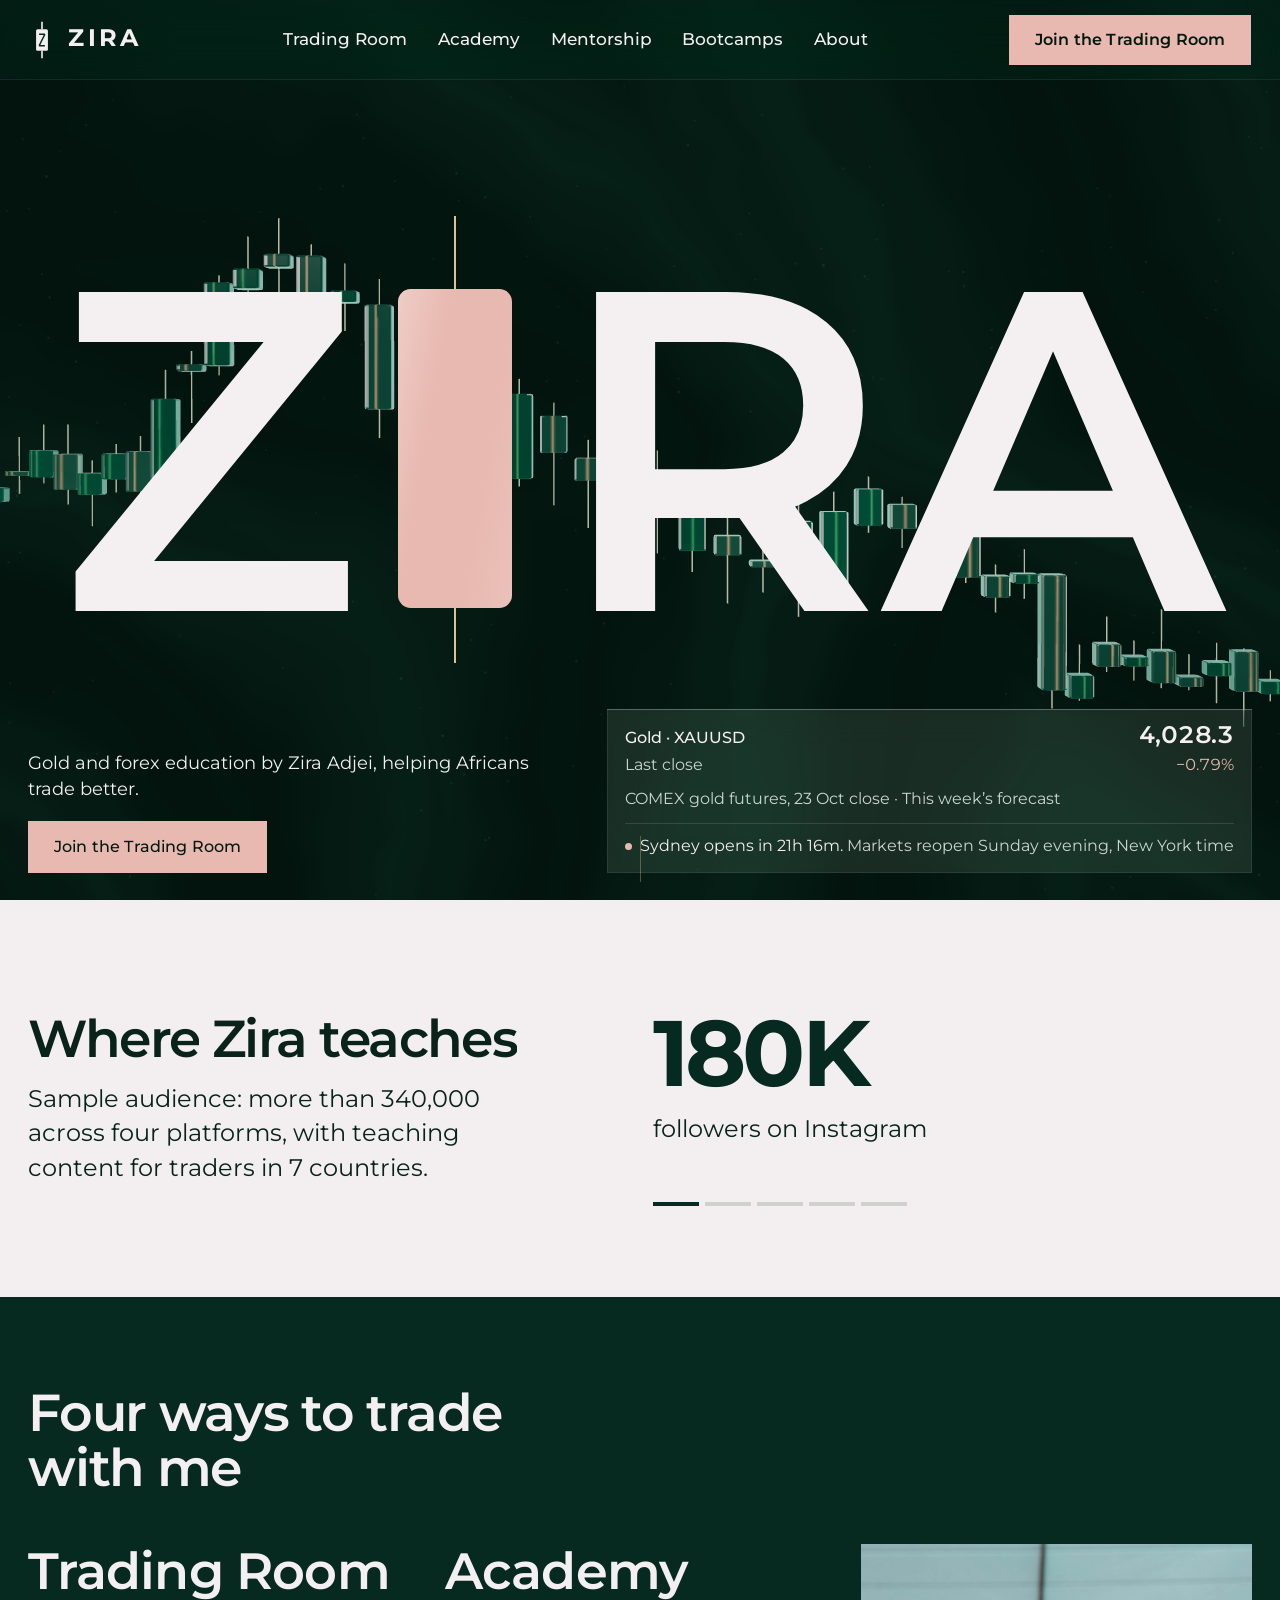
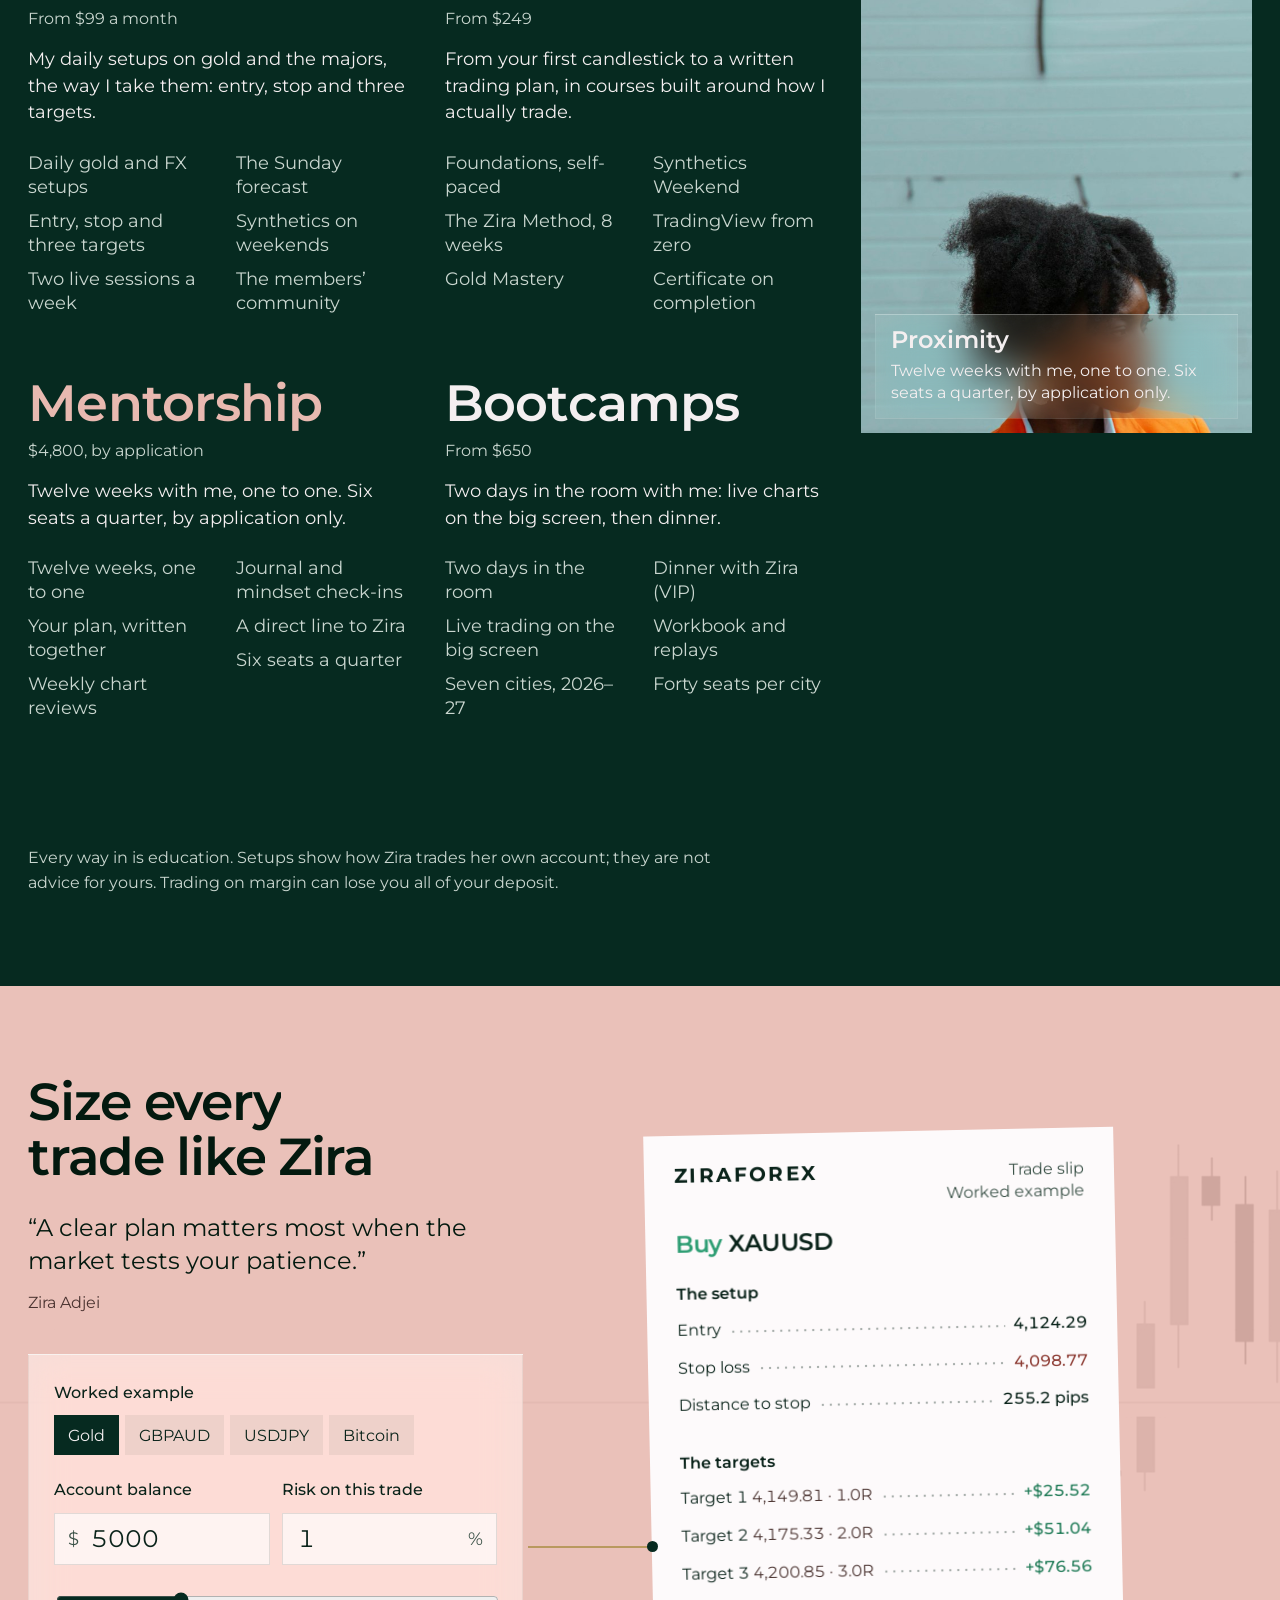
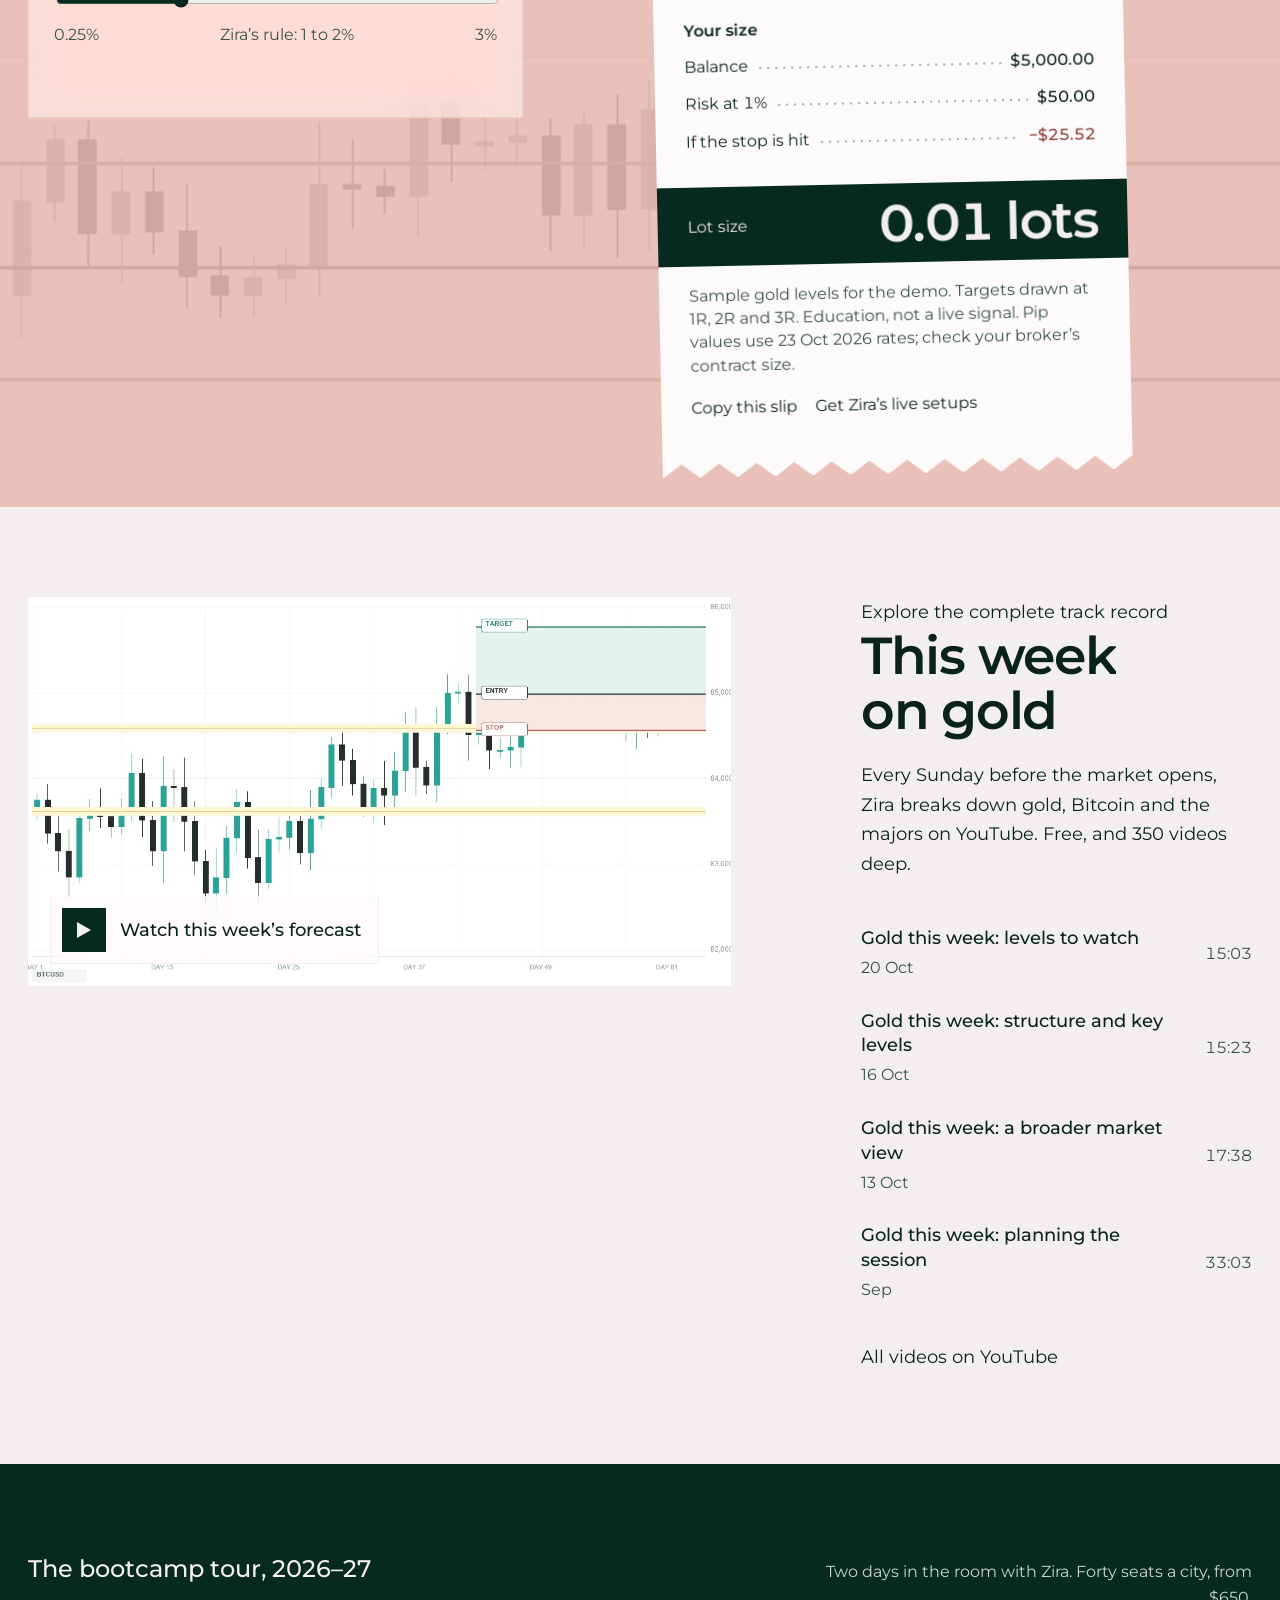
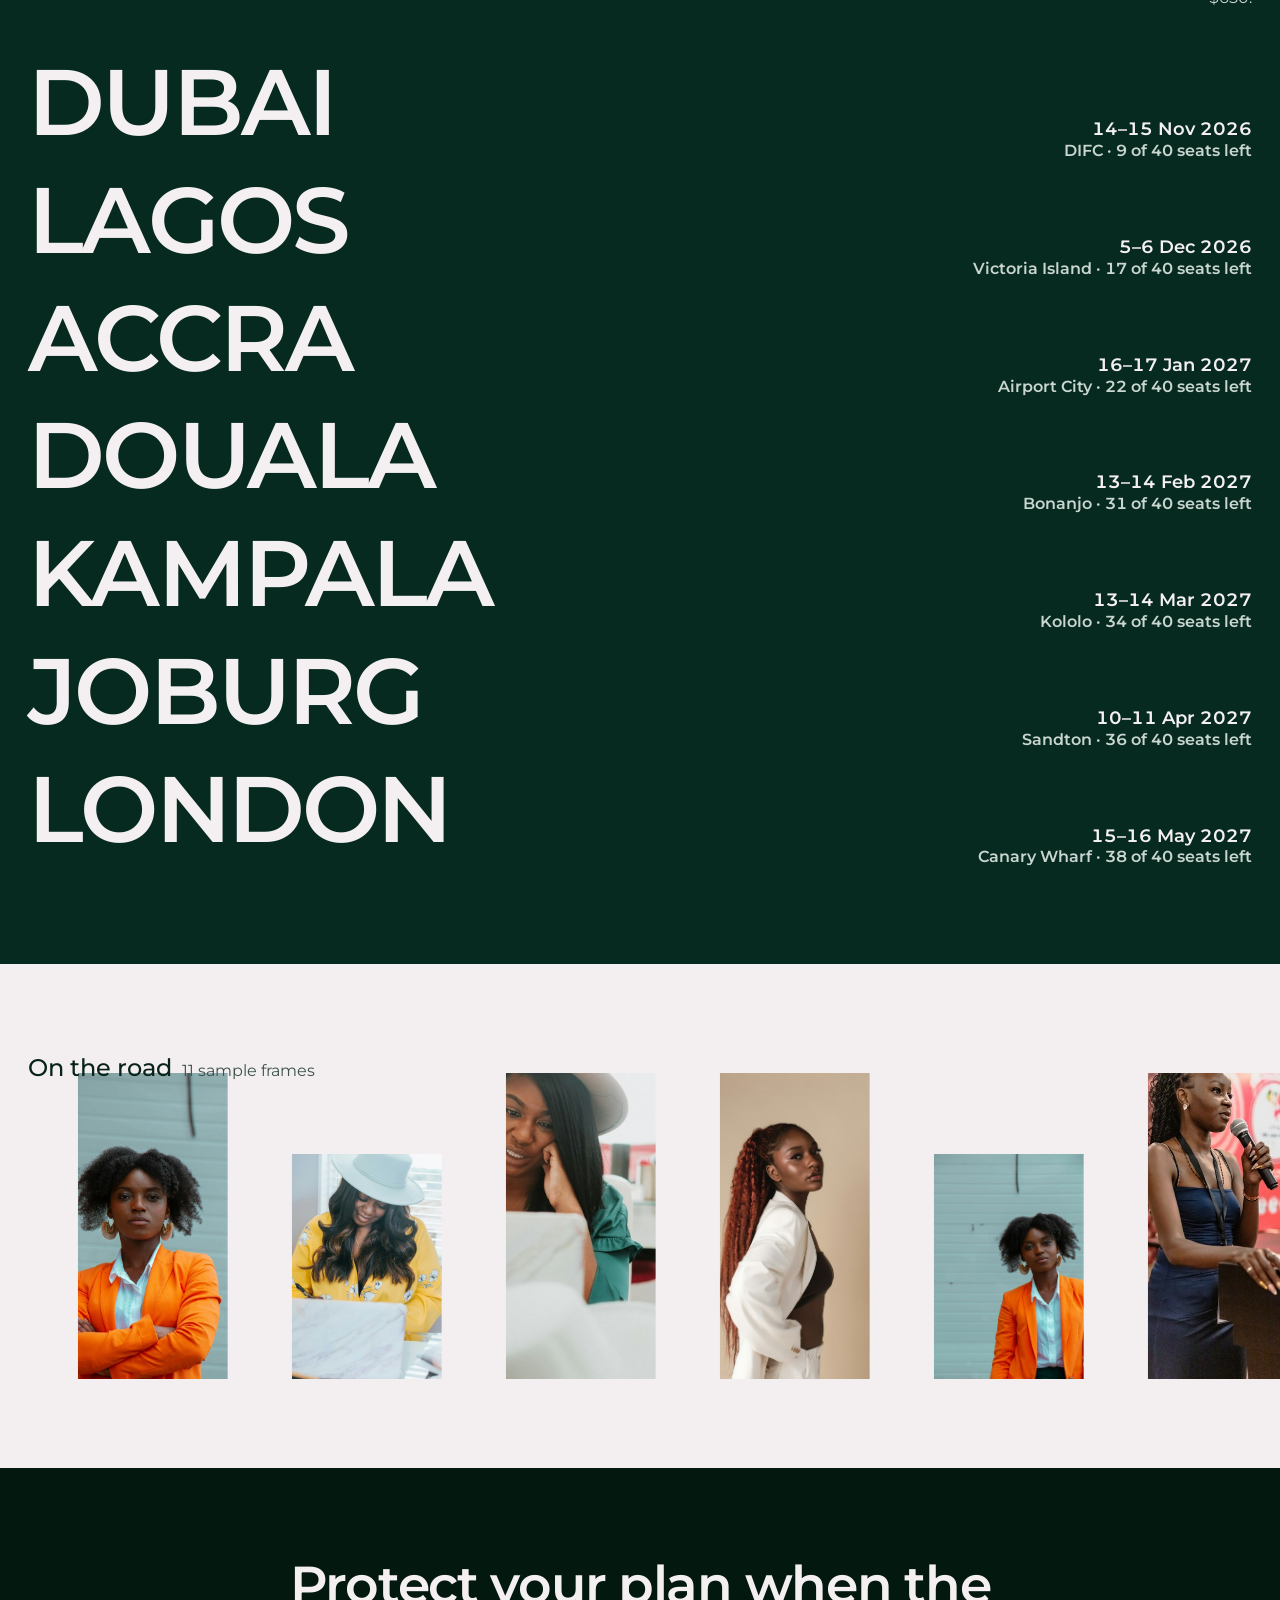
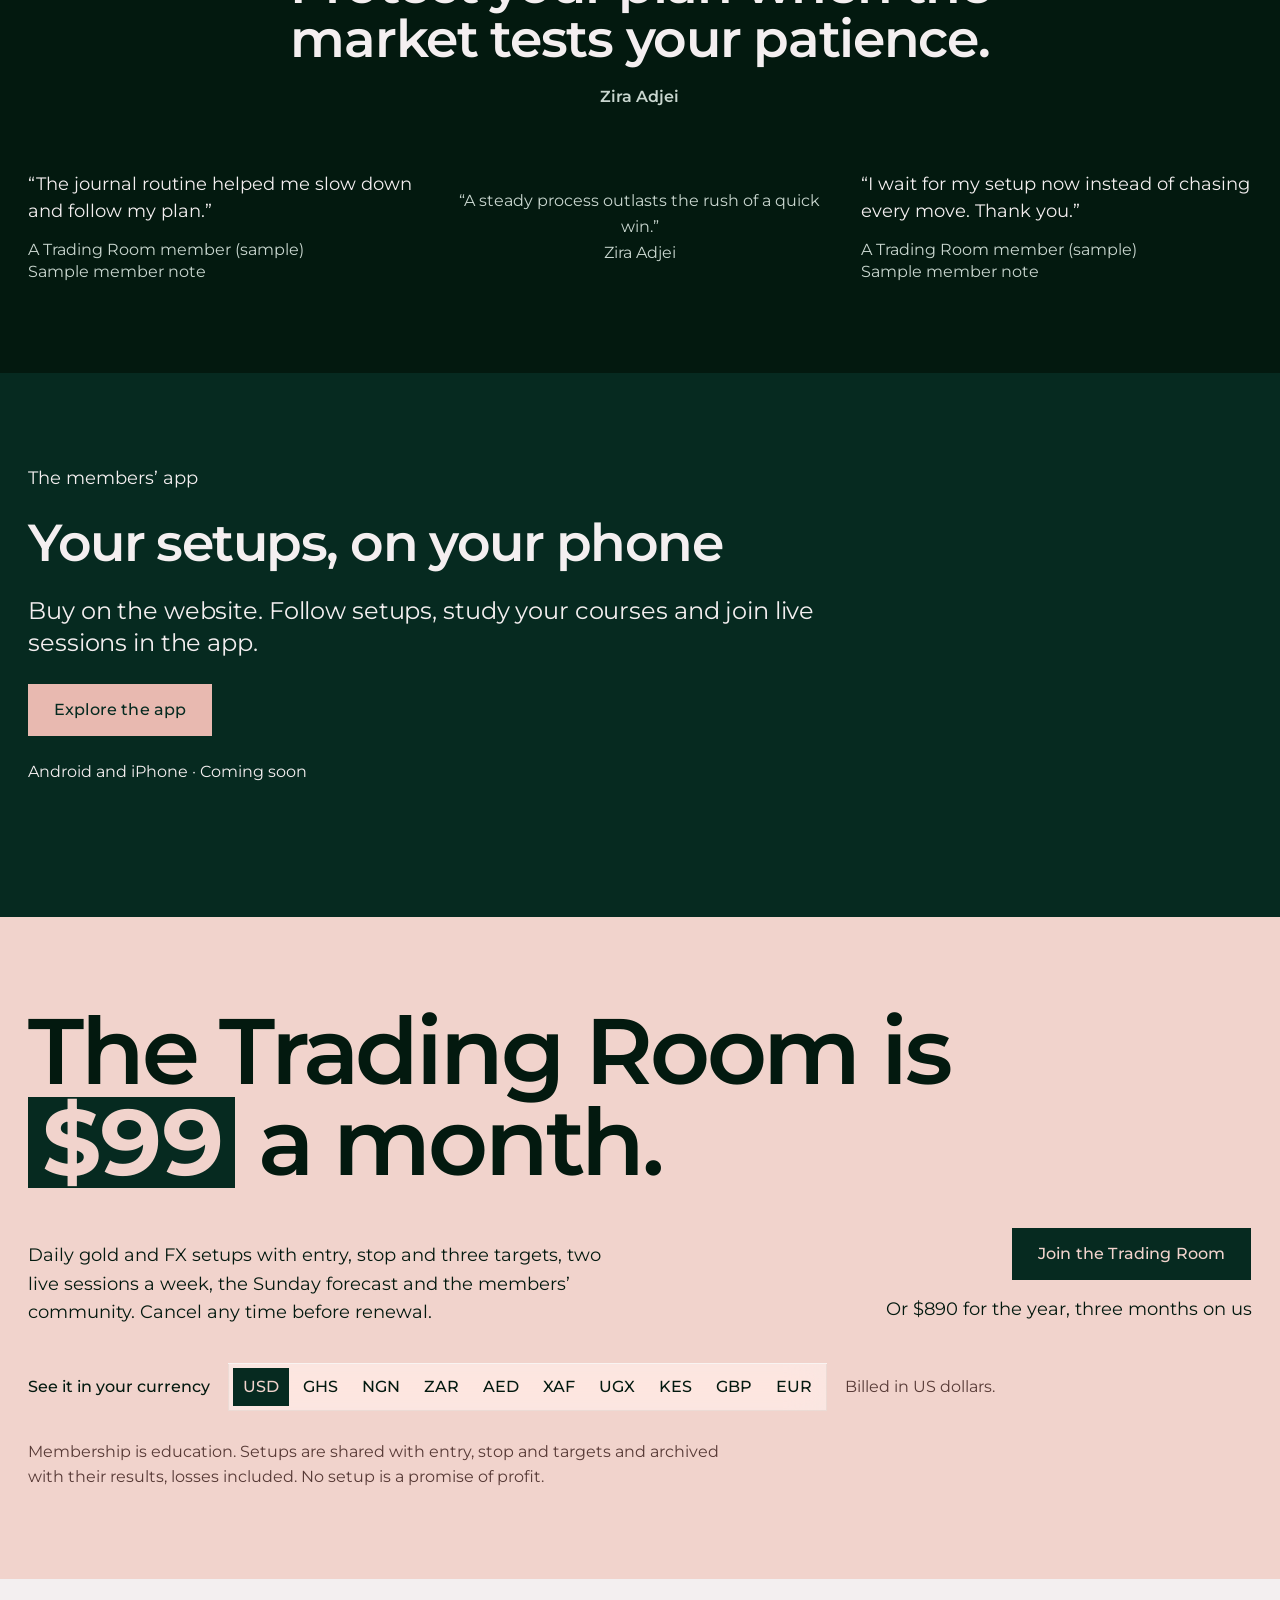
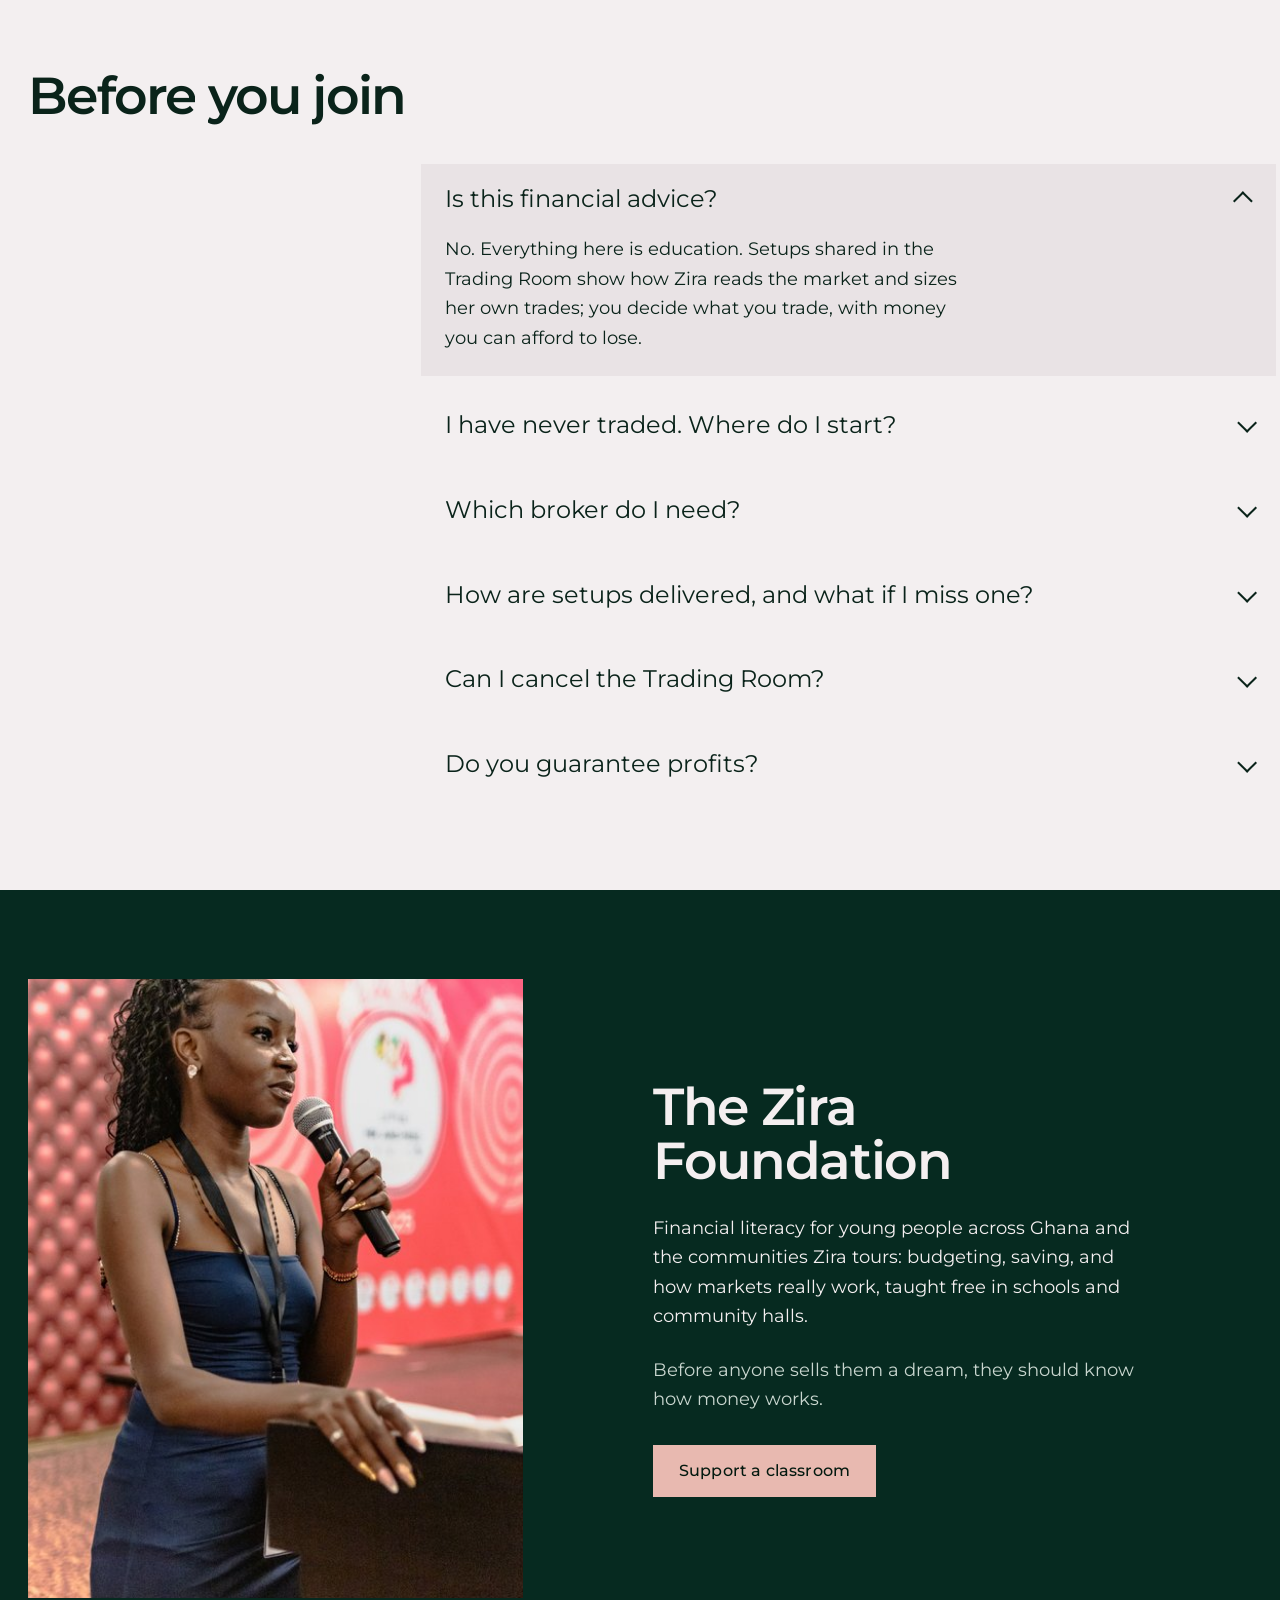
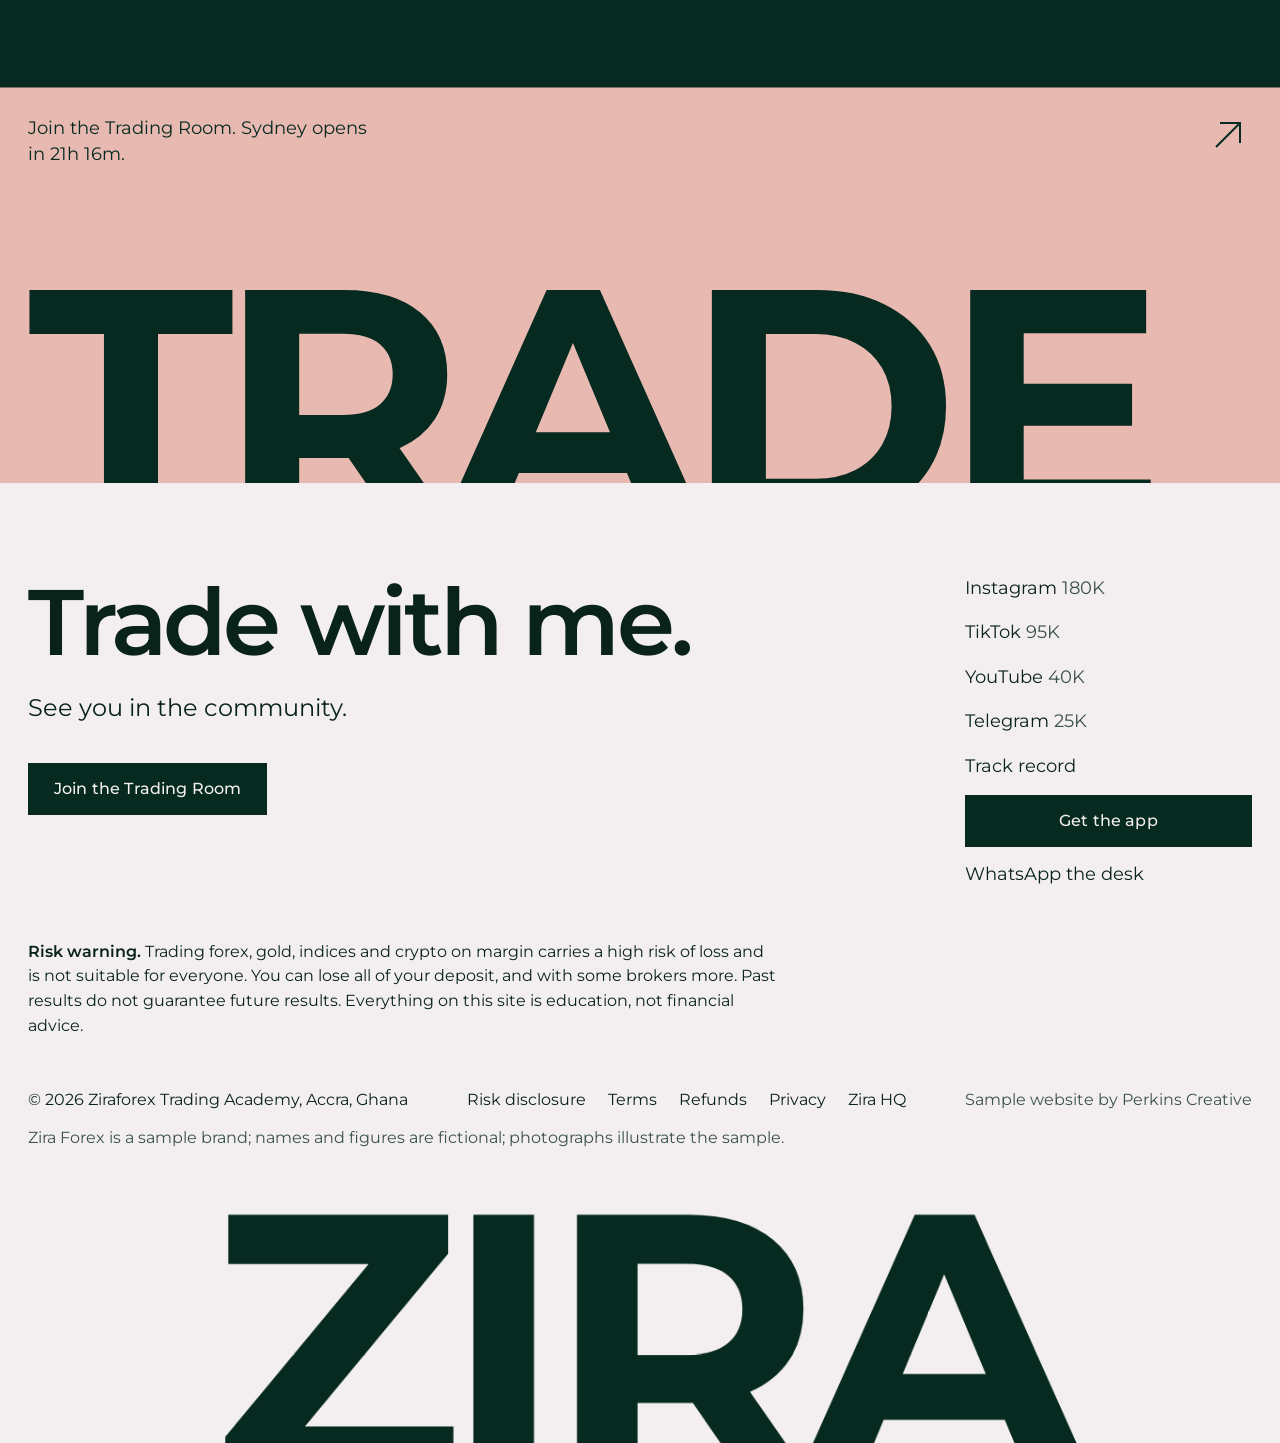
==== commit 6a9db929: "Complete forex ecosystem: track record, app page, certificates, crypto, Trading Desk, referrals, bro" ====
--- a/index.html
+++ b/index.html
@@ -40,7 +40,7 @@
         </a>
       </div>
     </div>
-    <div class="hero__photo"><img src="assets/img/full/portrait-20.jpg" alt="Your photo" width="1086" height="1448" loading="lazy"></div>
+    <div class="hero__photo"><img src="assets/img/full/portrait-20.jpg" alt="Zira Adjei in an orange blazer with folded arms" width="1086" height="1448" loading="lazy"></div>
     <span class="hero__scroll" aria-hidden="true"></span>
   </section>
 
@@ -103,7 +103,7 @@
           <span class="play glass glass--light"><span class="play__btn"><svg width="14" height="16" viewBox="0 0 14 16" aria-hidden="true"><path d="M0 0l14 8-14 8z" fill="currentColor"/></svg></span>Watch this week&rsquo;s forecast</span>
         </a>
       </div>
-      <div class="forecast__copy">
+      <div class="forecast__copy"><a class="link" href="results.html" data-reveal>Explore the complete track record</a>
         <h2 data-split>This week on gold</h2>
         <p data-reveal>Every Sunday before the market opens, Zira breaks down gold, Bitcoin and the majors on YouTube. Free, and 350 videos deep.</p>
         <ul class="vids" data-vids data-stagger></ul>
@@ -134,6 +134,7 @@
   </section>
 
   <!-- PRICE: one plan as a sentence -->
+  <section class="section" data-tone="malachite"><div class="wrap eco-intro" data-reveal><p class="lbl">The members’ app</p><h2 class="t-head">Your setups, on your phone</h2><p class="t-lead">Buy on the website. Follow setups, study your courses and join live sessions in the app.</p><a class="btn" href="app.html">Explore the app</a><p class="t-small">Android and iPhone · Coming soon</p></div></section>
   <section class="section price" data-tone="blush" id="price">
     <div class="wrap">
       <h2 class="price__h" data-reveal>The Trading Room is <span class="price__fig" data-usd="99">$99</span> a month.</h2>
@@ -157,7 +158,7 @@
   <!-- FOUNDATION -->
   <section class="section found" data-tone="malachite" id="foundation">
     <div class="wrap grid">
-      <figure class="found__pic" data-reveal><img src="assets/img/full/event-1.jpg" alt="Bootcamp photo" width="540" height="768" loading="lazy"></figure>
+      <figure class="found__pic" data-reveal><img src="assets/img/full/event-1.jpg" alt="Speaker holding a microphone at an event" width="540" height="768" loading="lazy"></figure>
       <div class="found__copy">
         <h2 data-split>The Zira Foundation</h2>
         <p data-reveal>Financial literacy for young people across Ghana and the communities Zira tours: budgeting, saving, and how markets really work, taught free in schools and community halls.</p>
--- a/assets/css/style.css
+++ b/assets/css/style.css
@@ -936,3 +936,41 @@
   .field input { min-width: 0; width: 100%; }
   .btn { padding-left: 18px; padding-right: 18px; }
 }
+
+/* Brief 5: additive ecosystem screens, using the existing type and colour roles. */
+.eco-page { padding-top:calc(var(--nav-h) + 60px); }
+.eco-intro { display:grid; gap:24px; max-width:850px; margin-bottom:44px; justify-items:start; }
+.eco-grid { display:grid; grid-template-columns:repeat(2,minmax(0,1fr)); gap:24px; }
+.eco-stats { grid-template-columns:repeat(4,minmax(0,1fr)); }
+.eco-card { min-width:0; padding:28px; border:1px solid rgba(6,42,32,.12); border-radius:14px; background:var(--paper); color:var(--ink); display:grid; gap:18px; align-content:start; overflow-wrap:anywhere; }
+.eco-card .t-soft { color:var(--ink-soft); }
+.eco-card .btn { --b-bg:var(--malachite); --b-fg:var(--pearl); justify-self:start; }
+.eco-card-head { display:flex; justify-content:space-between; gap:18px; flex-wrap:wrap; }
+.eco-note { margin:24px 0; }
+.eco-filters { flex-wrap:wrap; margin:24px 0; }
+.eco-strip { display:flex; gap:5px; flex-wrap:wrap; margin:22px 0 12px; }
+.eco-strip span { width:25px; min-height:30px; border-radius:4px; text-align:center; font-size:13px; padding:5px 0; color:var(--deep); }
+.eco-strip .win { background:#b6dfce; } .eco-strip .loss { background:var(--rose); } .eco-strip .neutral { background:var(--champagne); }
+.eco-archive { display:grid; gap:16px; }
+.eco-levels { display:grid; grid-template-columns:1fr 1fr 2fr 1fr .5fr; gap:18px; }
+.eco-levels dt { font-size:13px; color:var(--ink-soft); } .eco-levels dd { margin:5px 0 0; font-variant-numeric:tabular-nums; }
+.eco-app-layout { display:grid; grid-template-columns:minmax(280px,1fr) minmax(0,1.2fr); gap:70px; align-items:center; }
+.eco-phone { width:min(320px,100%); min-height:570px; margin:auto; border:9px solid var(--deep); border-radius:44px; padding:24px 22px; box-shadow:0 25px 60px -30px var(--deep); position:relative; }
+.eco-phone-top { display:flex; justify-content:space-between; font-size:12px; margin-bottom:50px; }
+.eco-phone [data-phone-screen] { display:grid; gap:24px; }
+.eco-phone .lbl { font-size:11px; } .eco-phone h3 { font-size:27px; line-height:1.2; }
+.eco-notification { padding:18px; border:1px solid #ffffff35; border-radius:16px; background:#ffffff10; display:grid; gap:12px; font-size:14px; }
+.eco-notification small { font-size:10px; } .eco-phone-caption { font-size:32px; line-height:1.15; margin-top:30px; color:var(--rose); }
+.eco-phone-home { position:absolute; bottom:13px; width:90px; height:4px; border-radius:8px; background:var(--pearl); left:calc(50% - 45px); }
+.eco-video { min-height:155px; background:linear-gradient(135deg,var(--rose),var(--champagne)); color:var(--deep); display:grid; place-content:center; text-align:center; border-radius:8px; } .eco-video span { font-size:38px; }
+.eco-count { font-size:30px; color:var(--rose); font-variant-numeric:tabular-nums; }
+.eco-badges { display:flex; gap:14px; flex-wrap:wrap; }
+.eco-badge { display:flex; align-items:center; gap:15px; border:1px solid var(--ink); background:var(--deep); color:var(--pearl); border-radius:10px; padding:12px 18px; }
+.eco-badge small,.eco-badge strong { display:block; } .eco-badge small { font-size:10px; } .eco-badge strong { font-size:20px; }
+.eco-play { width:0; height:0; border-left:24px solid var(--rose); border-top:16px solid transparent; border-bottom:16px solid transparent; }
+.eco-apple { width:25px; height:29px; background:var(--pearl); border-radius:45% 45% 40% 40%; position:relative; }
+.eco-apple:before { content:''; position:absolute; width:11px; height:7px; background:var(--pearl); transform:rotate(-35deg); top:-7px; left:13px; border-radius:70% 0; }
+.eco-desk-title { margin-top:64px; } .eco-gauge { display:grid; gap:10px; margin:16px 0; }
+.eco-check { display:flex; gap:12px; align-items:start; } .eco-check input { margin-top:6px; width:18px; height:18px; flex-shrink:0; }
+.eco-card input,.eco-card select { max-width:100%; min-width:0; } .eco-card [data-invite] { font-size:13px; }
+@media(max-width:700px){ .eco-grid,.eco-app-layout { grid-template-columns:minmax(0,1fr); gap:20px; } .eco-stats { grid-template-columns:repeat(2,minmax(0,1fr)); } .eco-card { padding:20px; } .eco-levels { grid-template-columns:repeat(2,minmax(0,1fr)); } .eco-levels>div:nth-child(3){grid-column:1/-1;} .eco-app-layout { gap:44px; } .eco-stats .t-lead { font-size:26px; } }
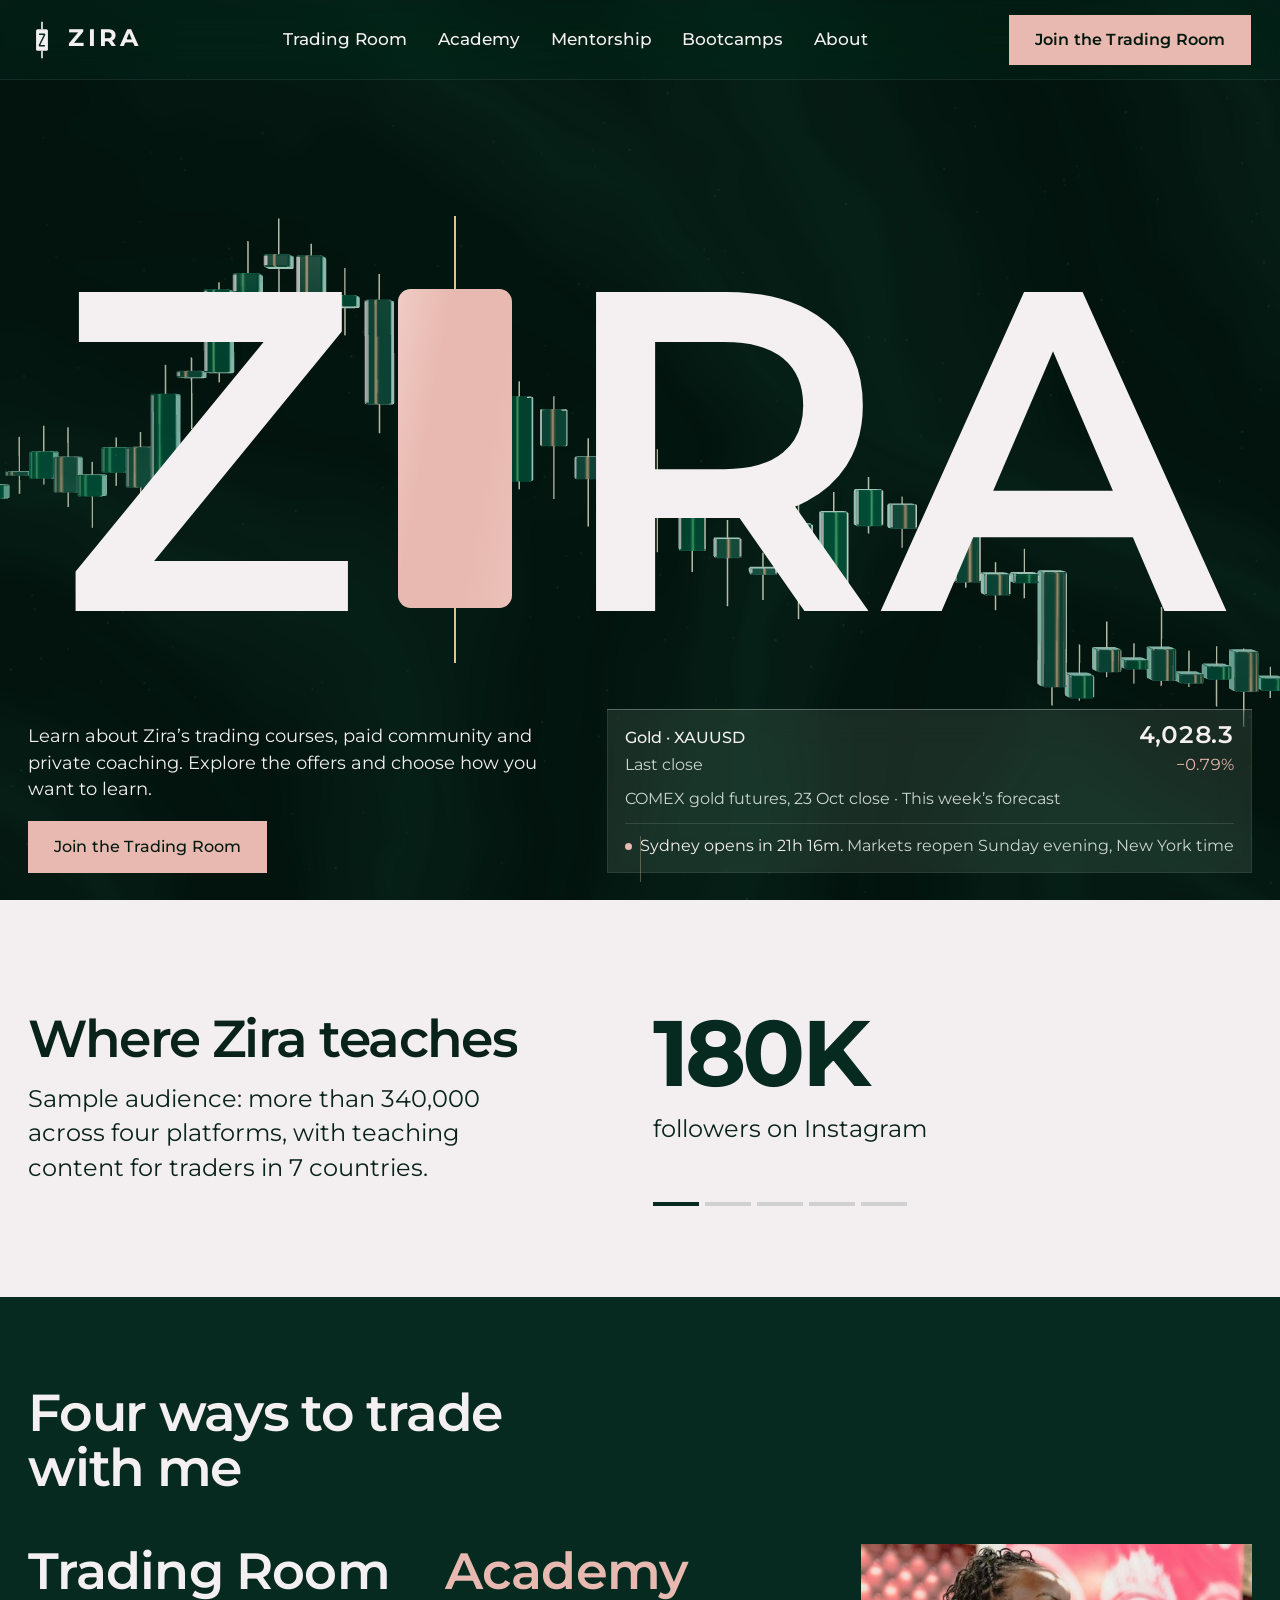
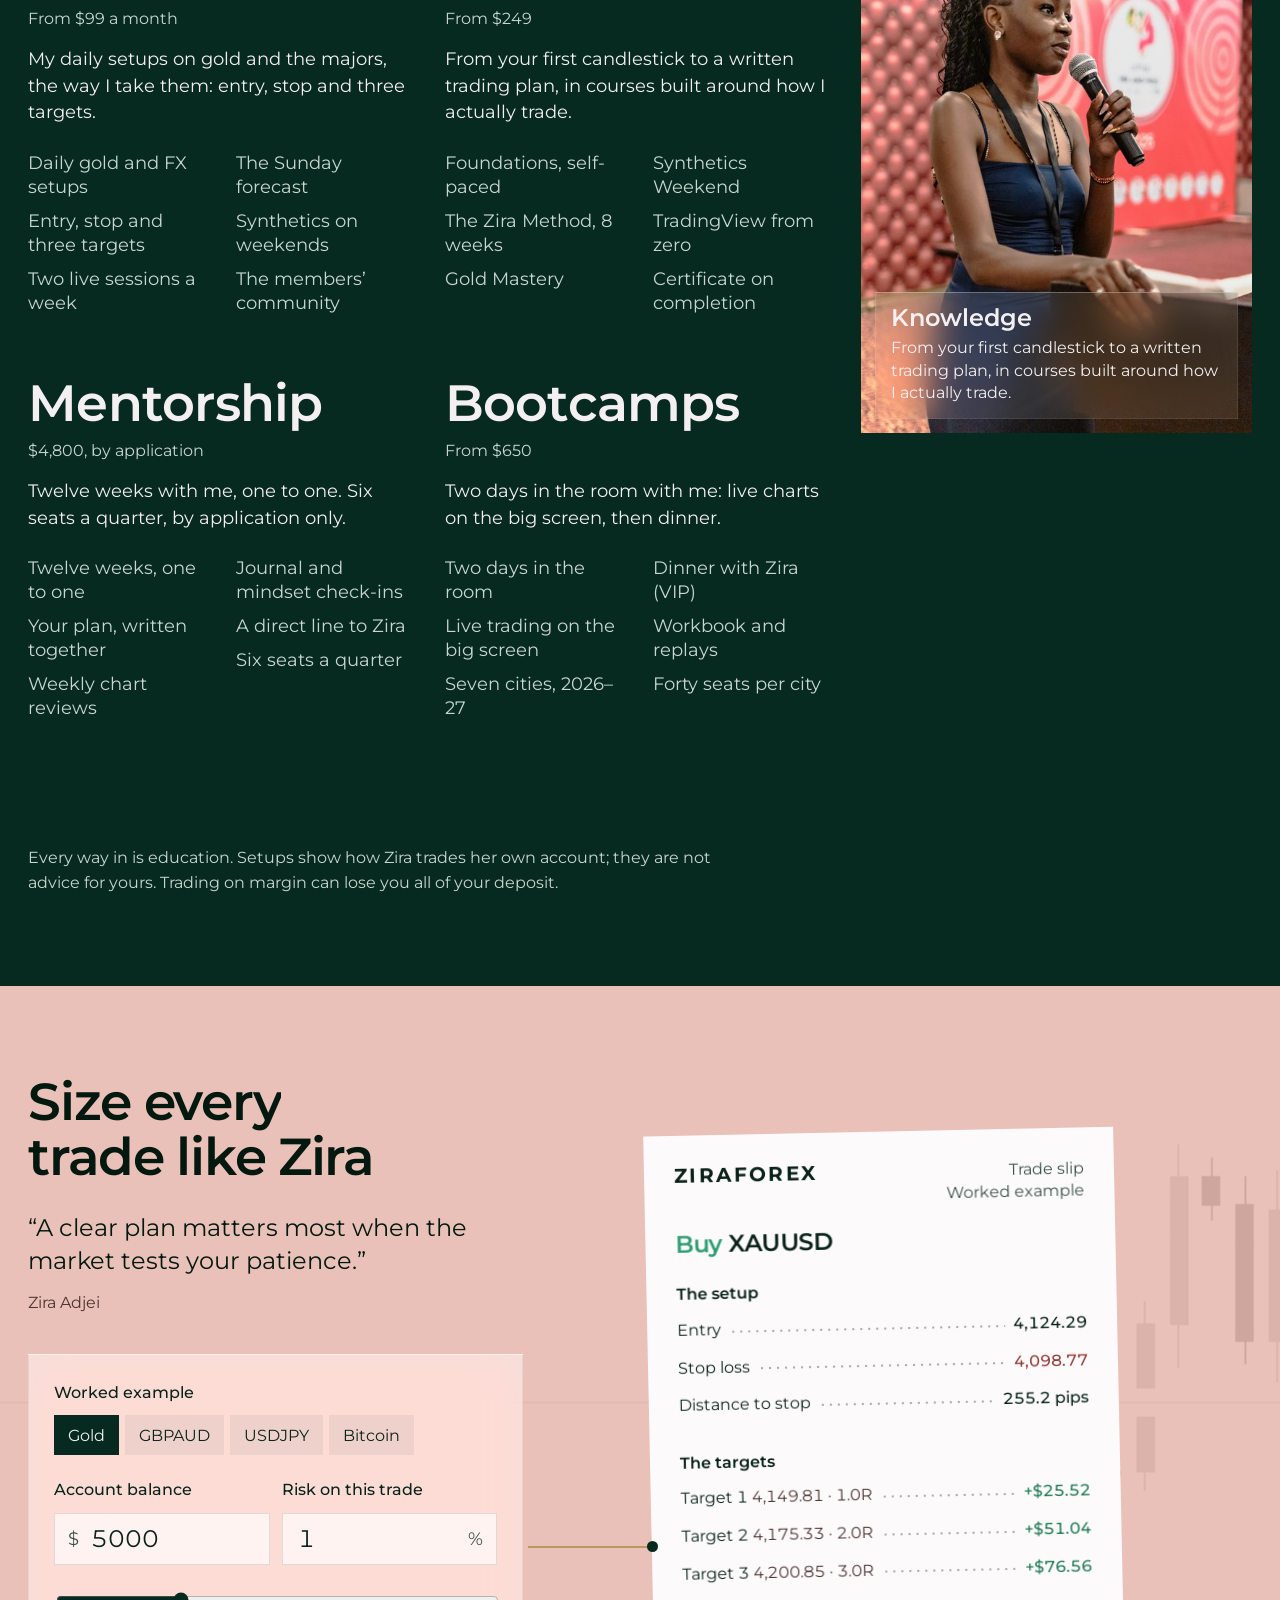
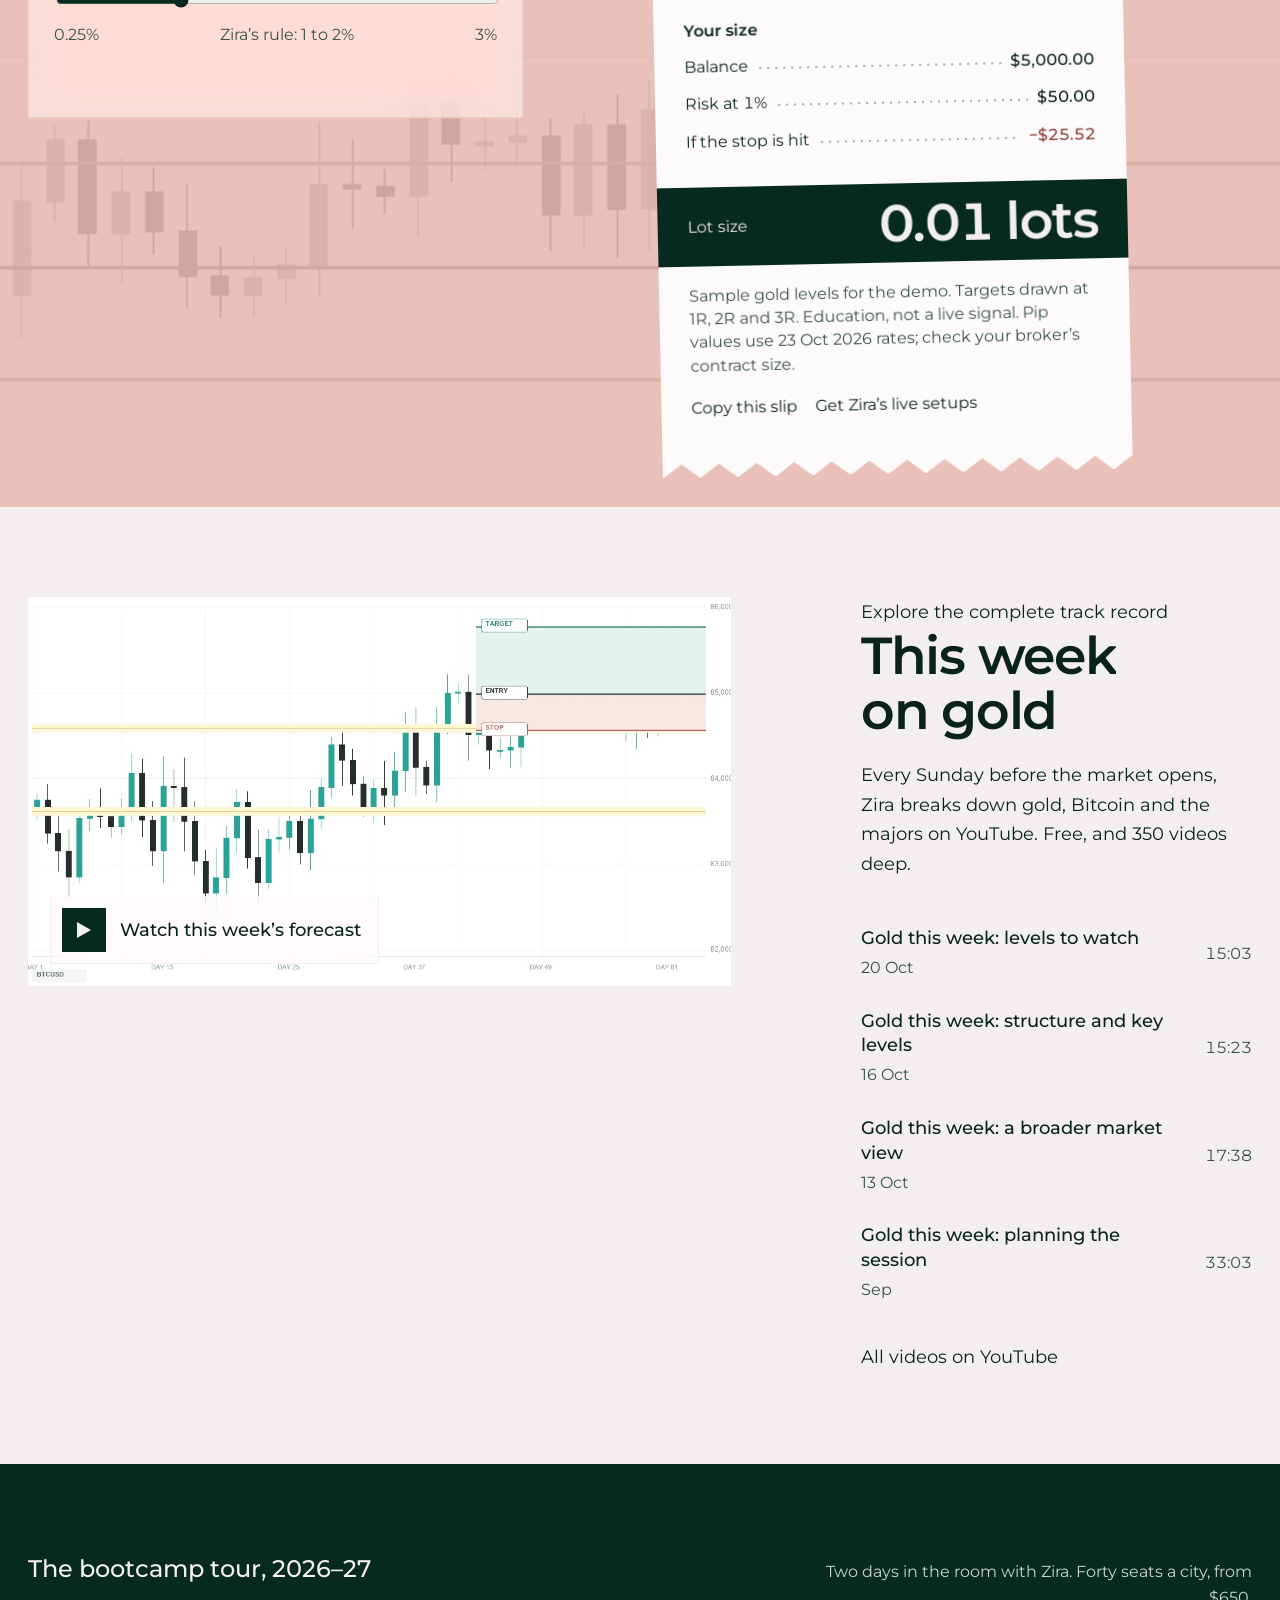
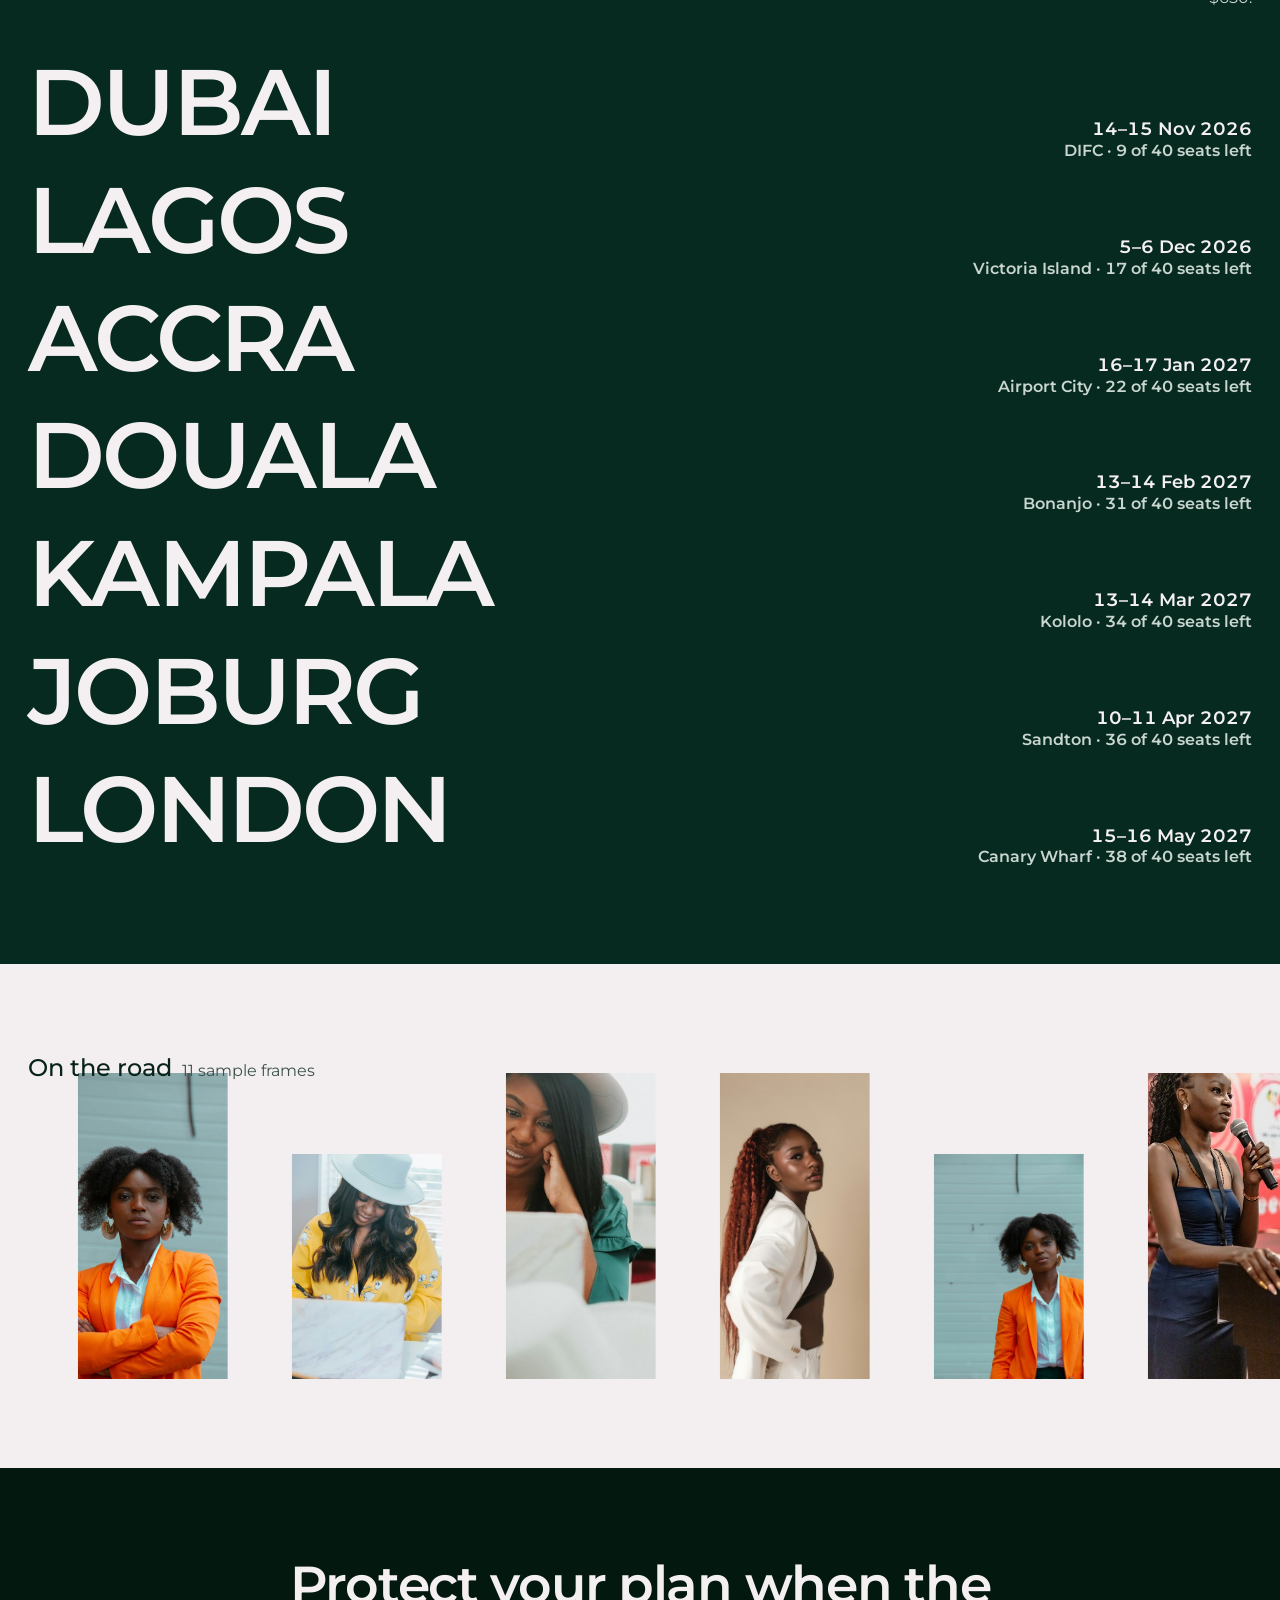
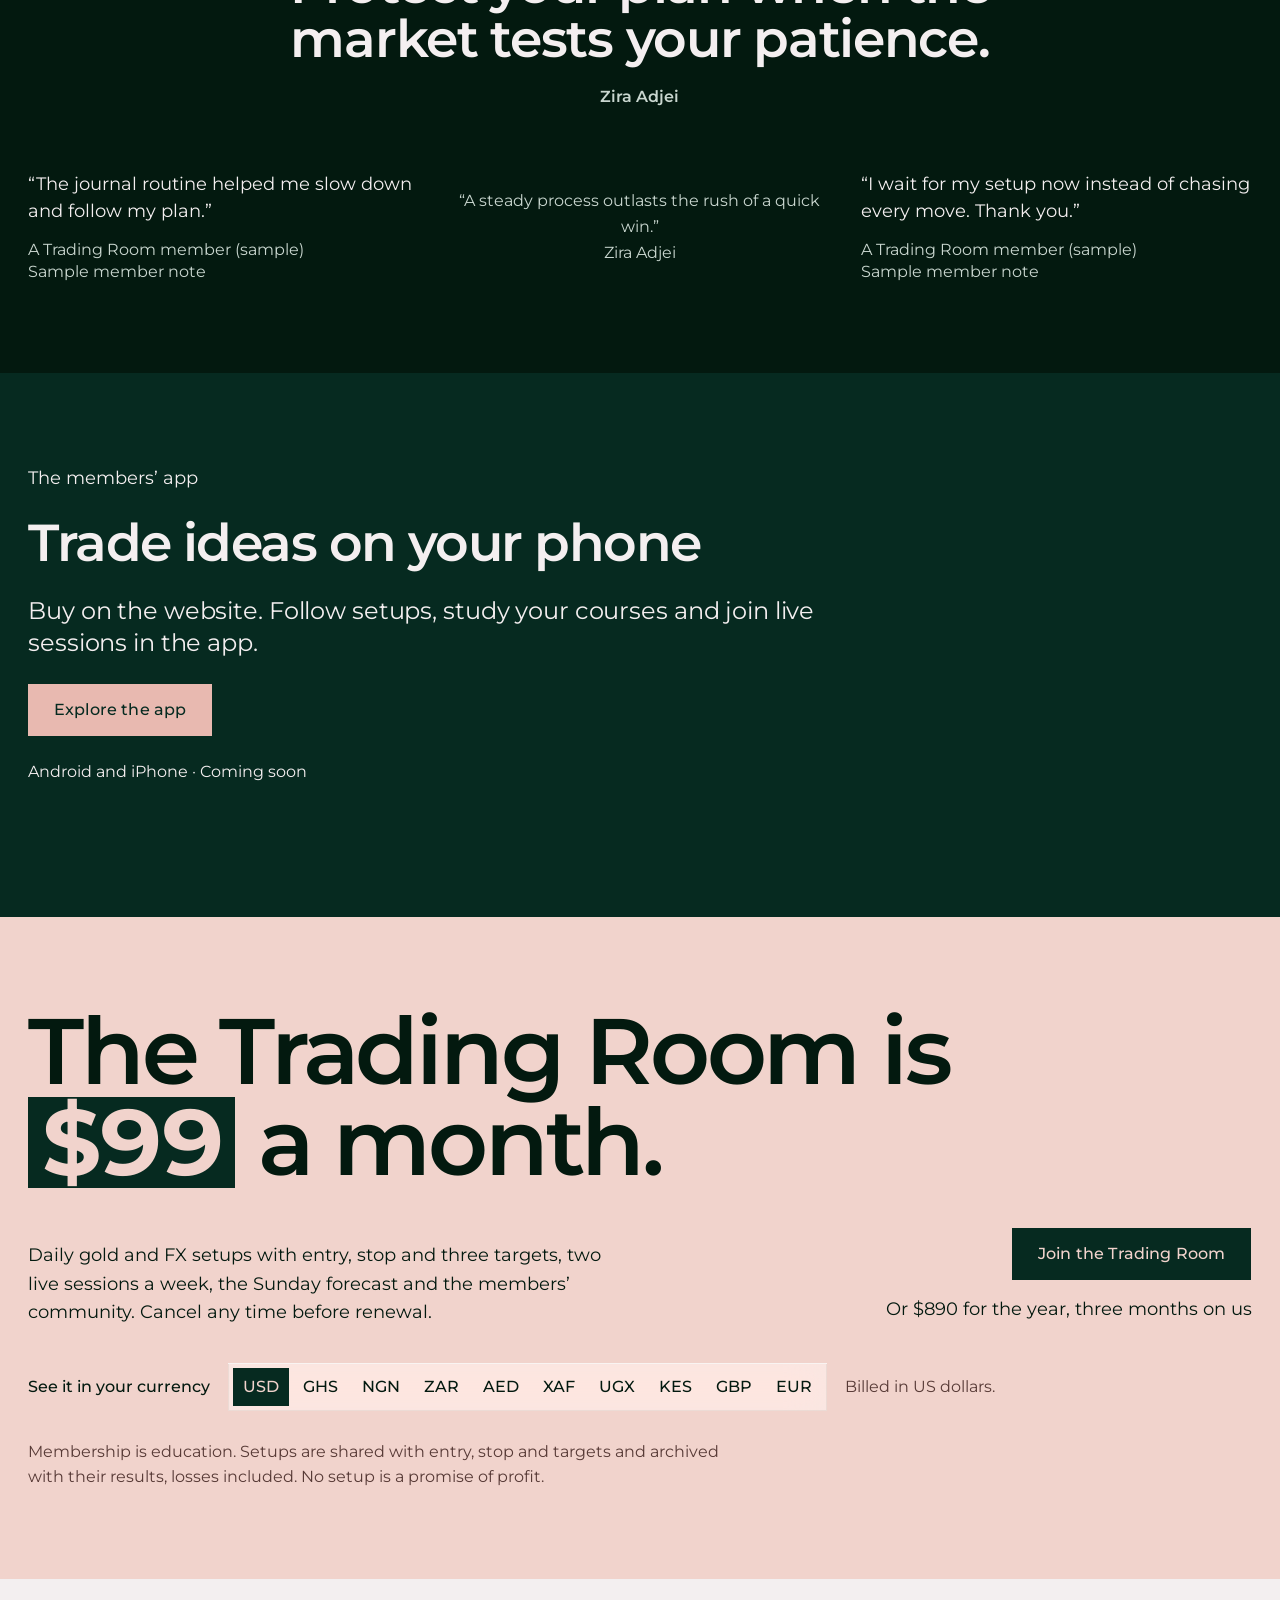
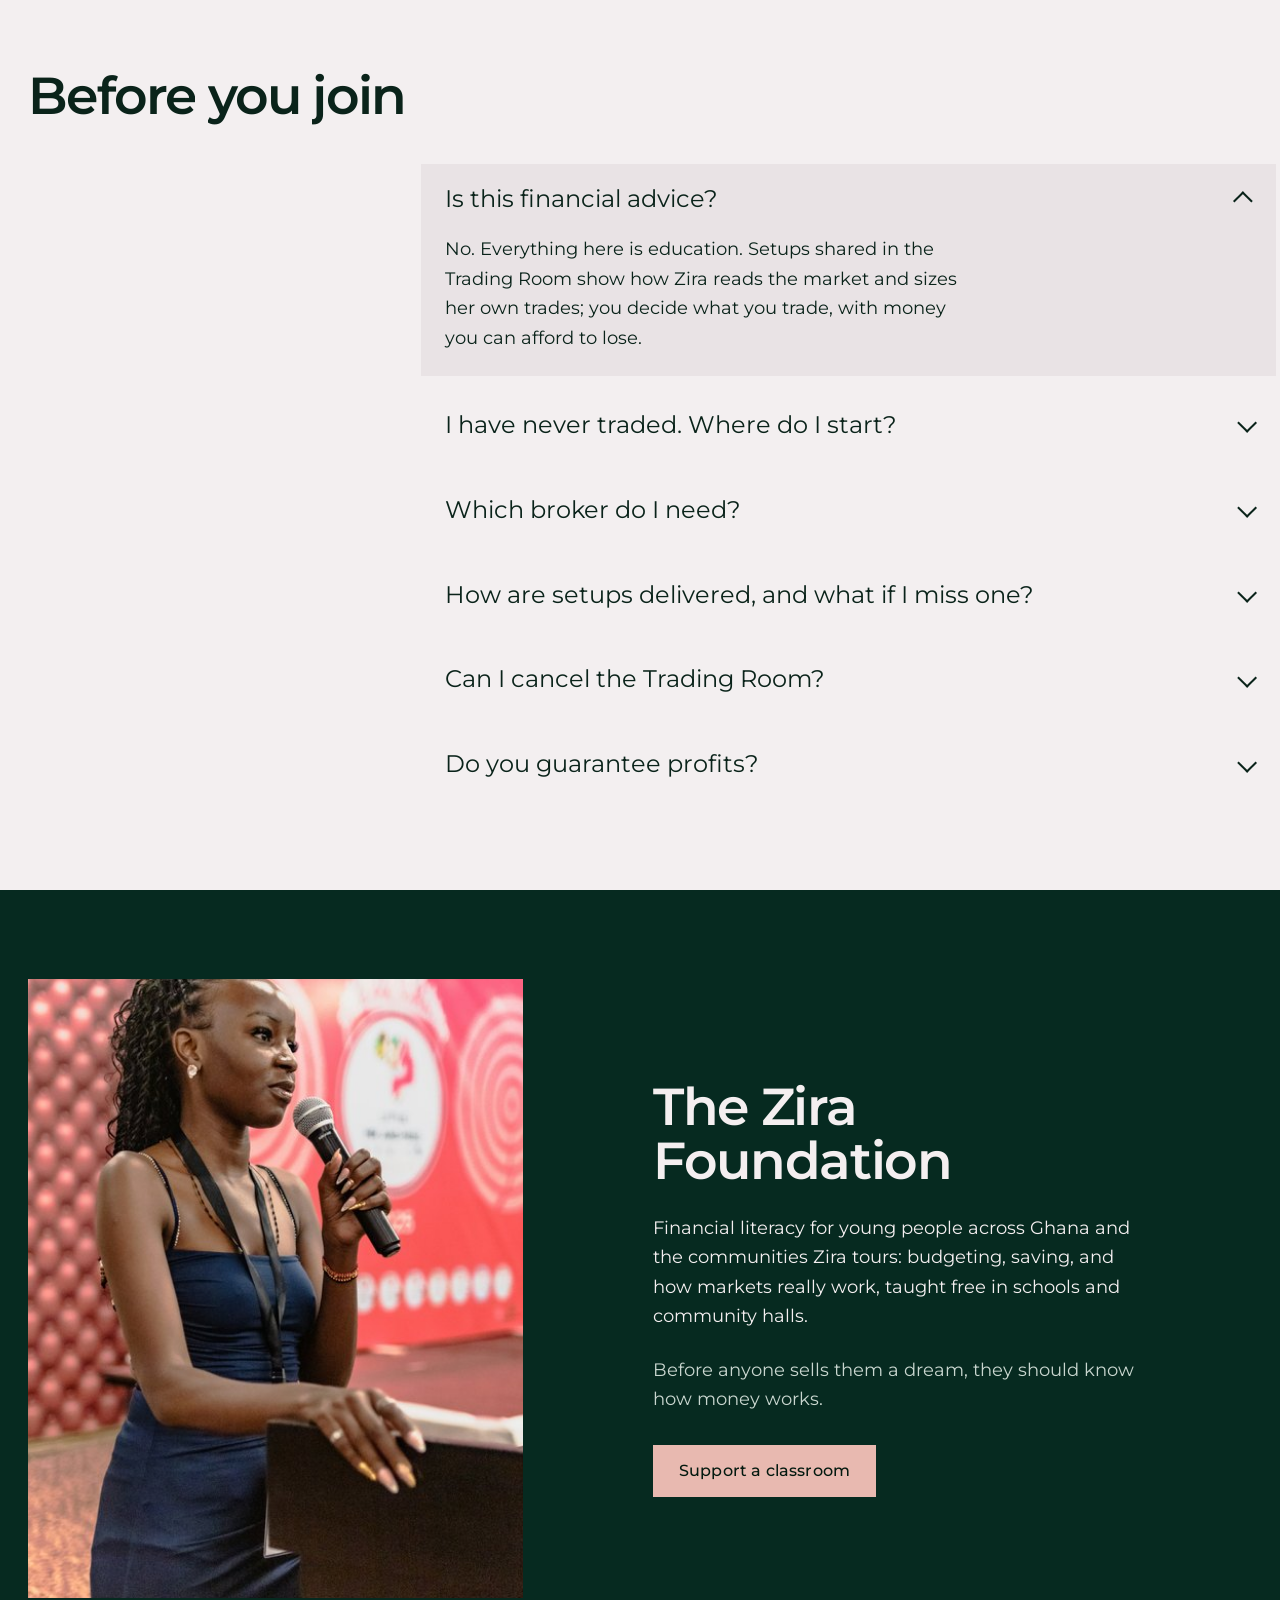
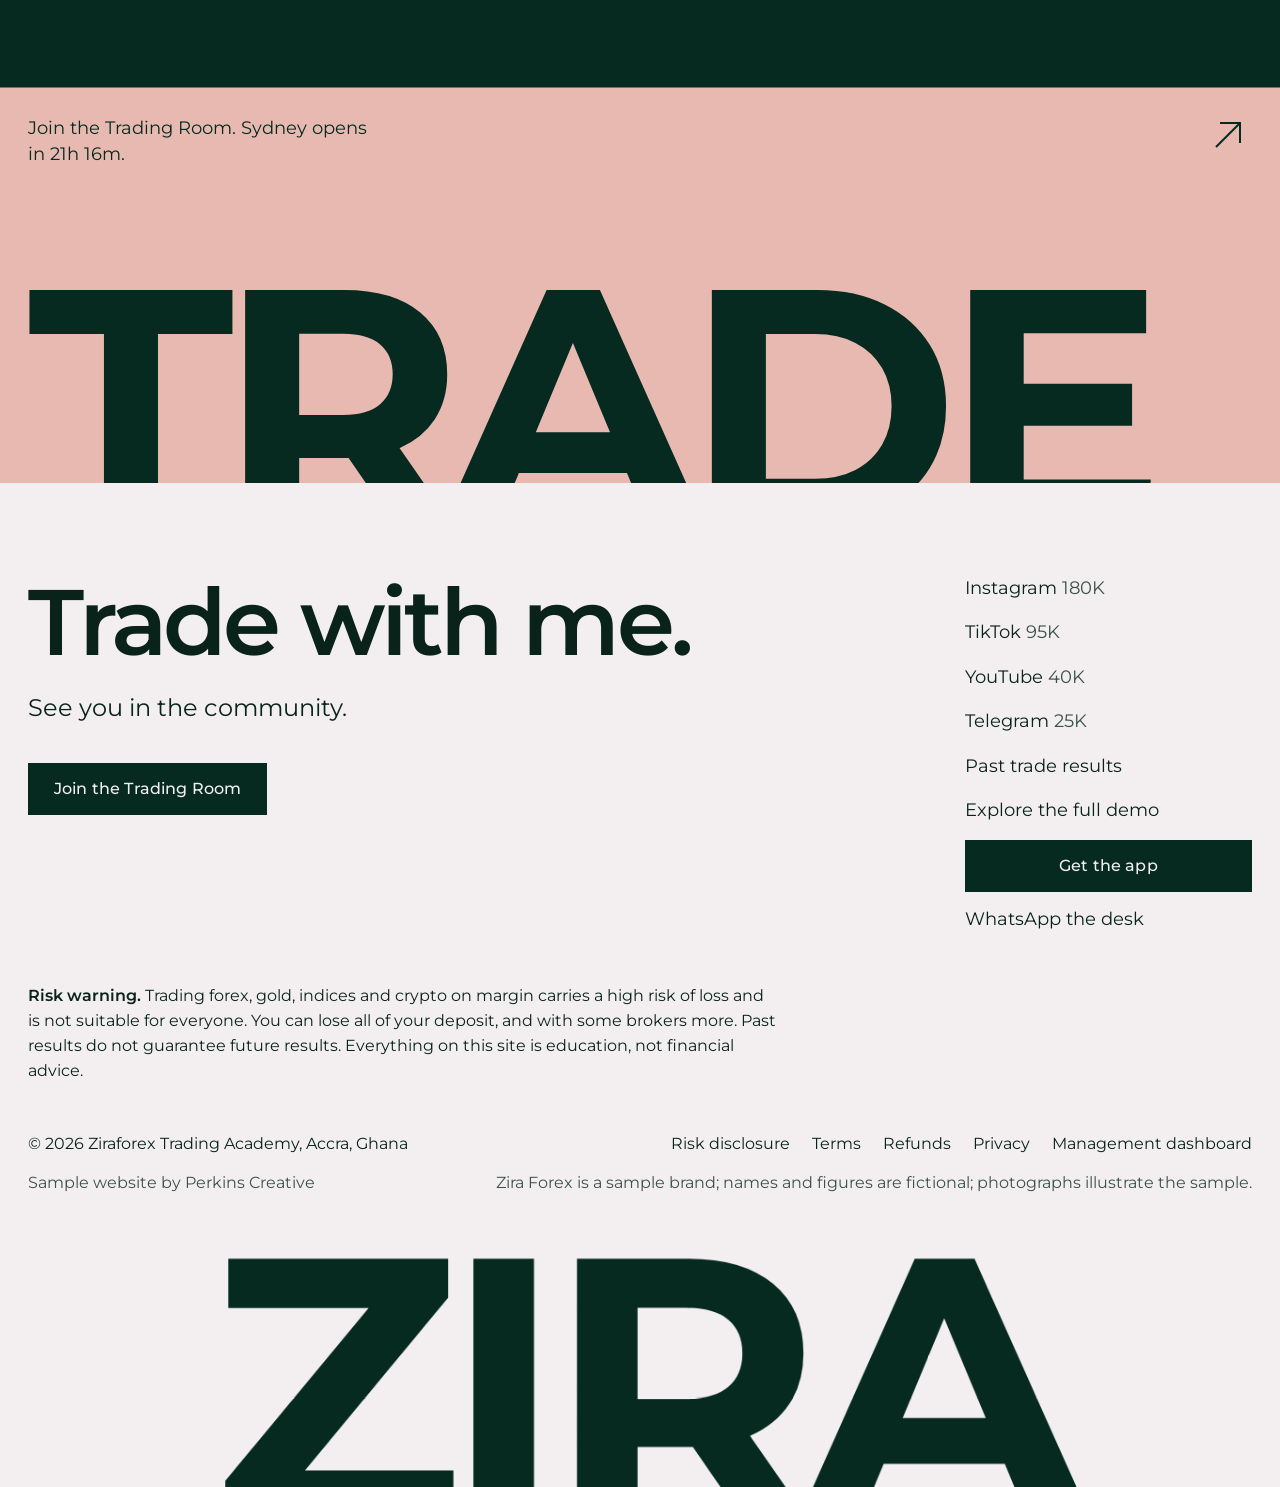
==== commit aca75d43: "Explain demo pages and trading tools in plain language" ====
--- a/index.html
+++ b/index.html
@@ -29,7 +29,7 @@
       </div>
       <div class="hero__bottom">
         <div class="hero__intro" data-hero-part>
-          <p>Gold and forex education by Zira Adjei, helping Africans trade better.</p>
+          <p>Learn about Zira’s trading courses, paid community and private coaching. Explore the offers and choose how you want to learn.</p>
           <a class="btn" data-magnetic href="trading-room.html#join" style="--b-bg:var(--rose);--b-fg:var(--deep)">Join the Trading Room</a>
         </div>
         <a class="ticker glass pe" href="#forecast" data-hero-part data-ui aria-label="Gold price and this week's forecast">
@@ -134,7 +134,7 @@
   </section>
 
   <!-- PRICE: one plan as a sentence -->
-  <section class="section" data-tone="malachite"><div class="wrap eco-intro" data-reveal><p class="lbl">The members’ app</p><h2 class="t-head">Your setups, on your phone</h2><p class="t-lead">Buy on the website. Follow setups, study your courses and join live sessions in the app.</p><a class="btn" href="app.html">Explore the app</a><p class="t-small">Android and iPhone · Coming soon</p></div></section>
+  <section class="section" data-tone="malachite"><div class="wrap eco-intro" data-reveal><p class="lbl">The members’ app</p><h2 class="t-head">Trade ideas on your phone</h2><p class="t-lead">Buy on the website. Follow setups, study your courses and join live sessions in the app.</p><a class="btn" href="app.html">Explore the app</a><p class="t-small">Android and iPhone · Coming soon</p></div></section>
   <section class="section price" data-tone="blush" id="price">
     <div class="wrap">
       <h2 class="price__h" data-reveal>The Trading Room is <span class="price__fig" data-usd="99">$99</span> a month.</h2>
